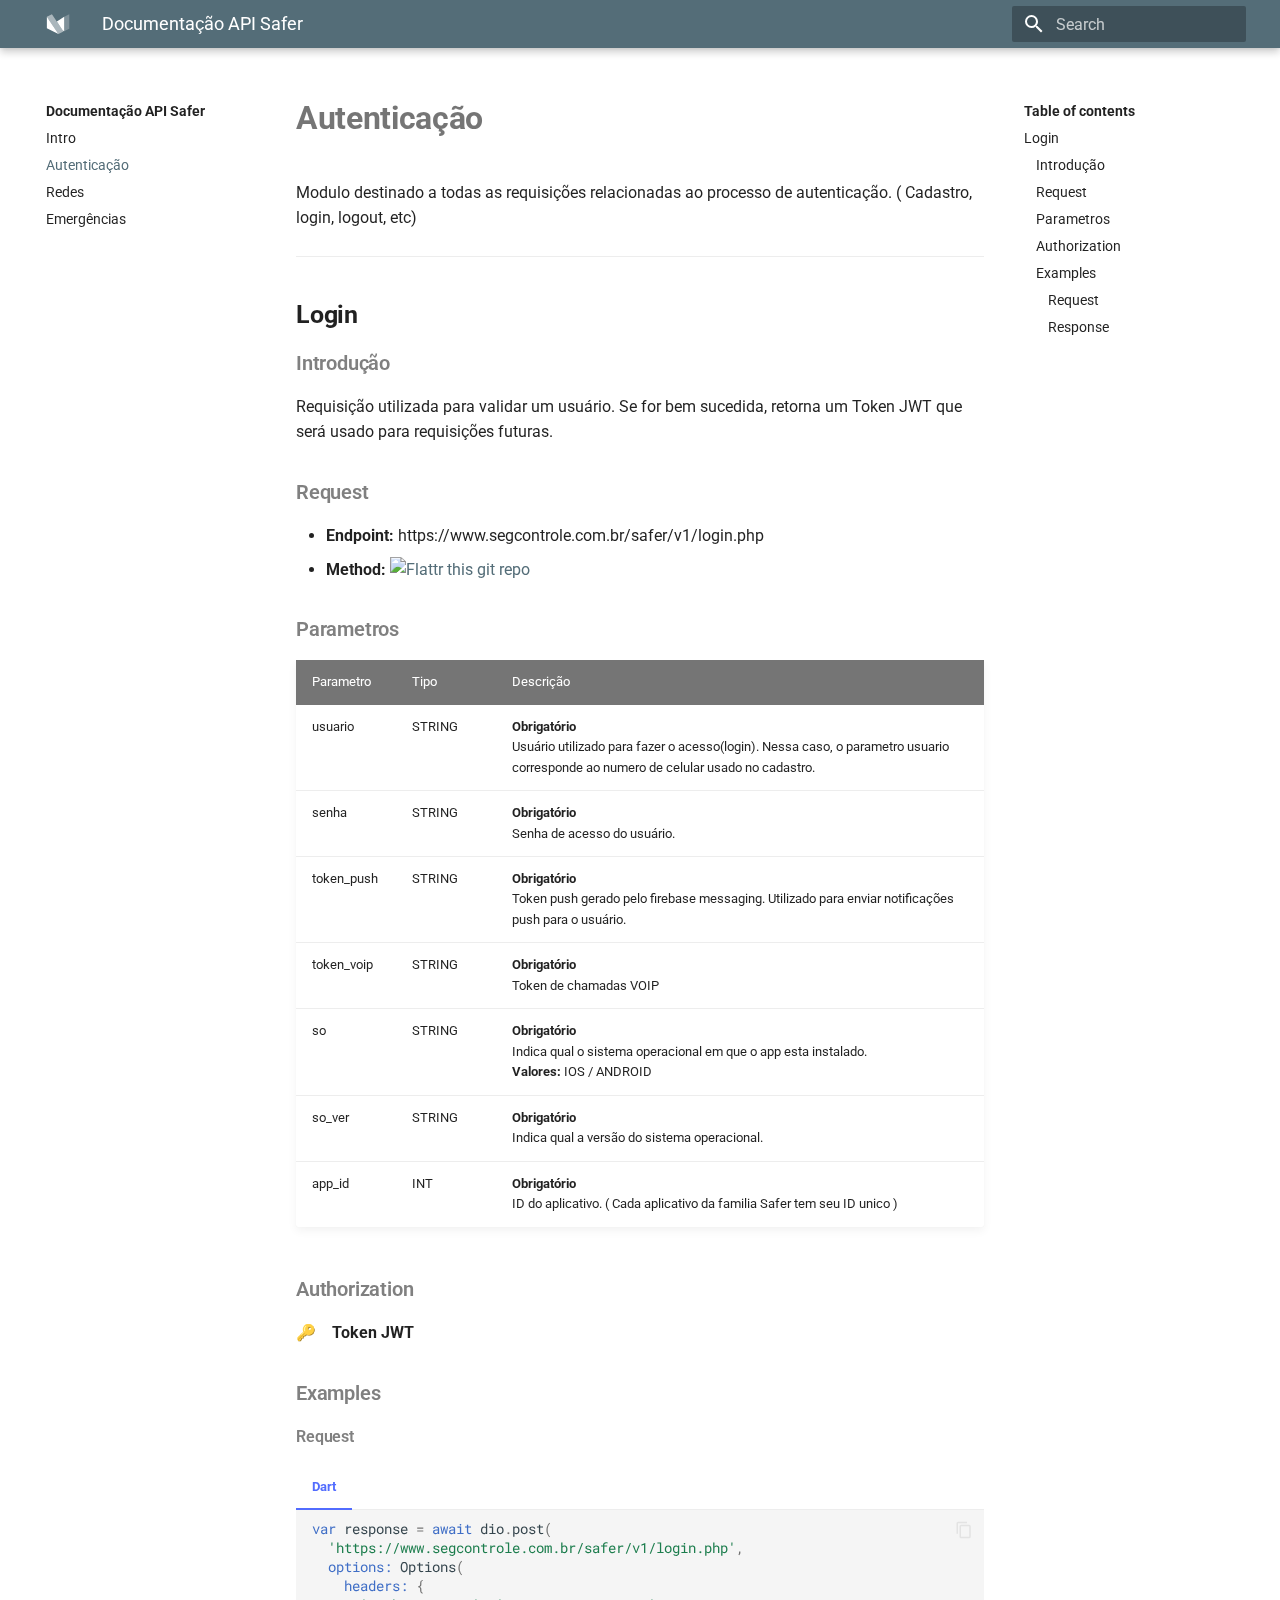
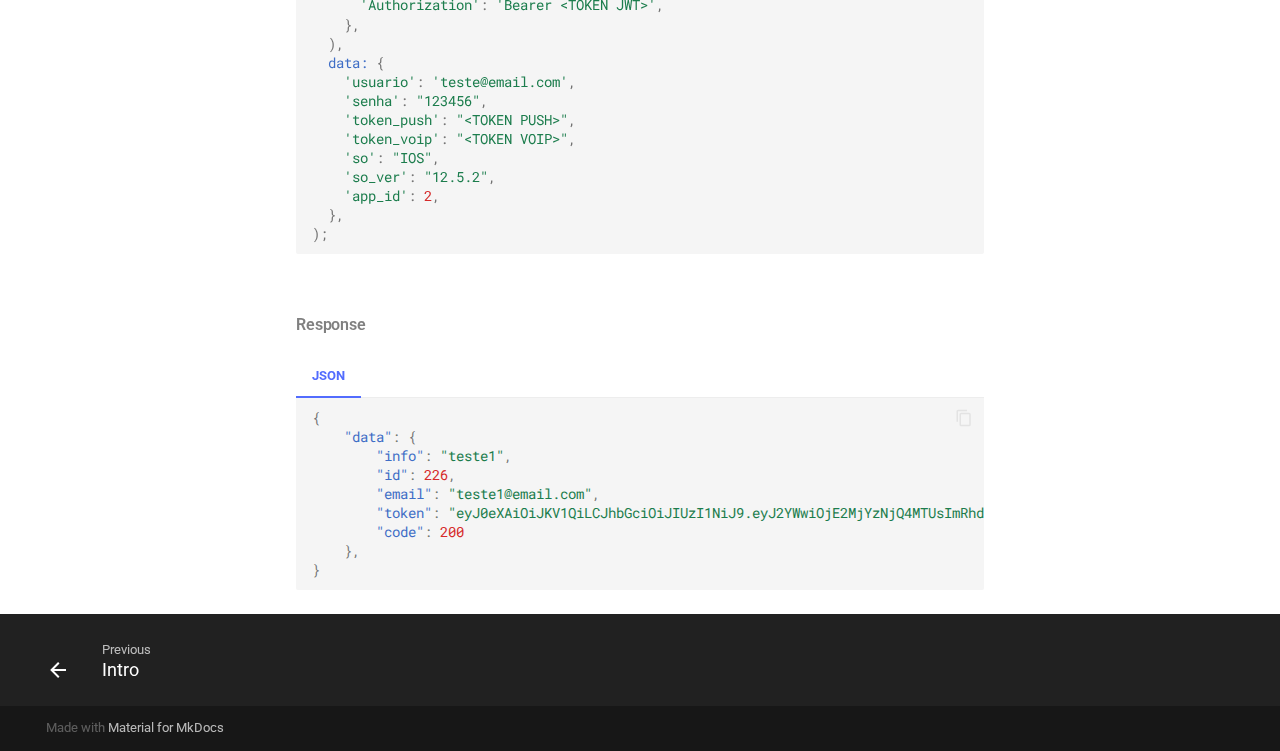
==== auth/index.html @ a7b946a7 "Deployed 2390fc3 with MkDocs version: 1.1.2" ====
<!doctype html>
<html lang="en" class="no-js">
  <head>
    
      <meta charset="utf-8">
      <meta name="viewport" content="width=device-width,initial-scale=1">
      
      
      
      
      <link rel="icon" href="../assets/favicon.png">
      <meta name="generator" content="mkdocs-1.1.2, mkdocs-material-7.1.5">
    
    
      
        <title>Autenticação - Documentação API Safer</title>
      
    
    
      <link rel="stylesheet" href="../assets/stylesheets/main.bde7dde4.min.css">
      
        
        <link rel="stylesheet" href="../assets/stylesheets/palette.ef6f36e2.min.css">
        
          
          
          <meta name="theme-color" content="#546d78">
        
      
    
    
    
      
        
        <link rel="preconnect" href="https://fonts.gstatic.com" crossorigin>
        <link rel="stylesheet" href="https://fonts.googleapis.com/css?family=Roboto:300,400,400i,700%7CRoboto+Mono&display=fallback">
        <style>:root{--md-text-font-family:"Roboto";--md-code-font-family:"Roboto Mono"}</style>
      
    
    
    
      <link rel="stylesheet" href="../stylesheets/extra.css">
    
    
      
    
    
  </head>
  
  
    
    
    
    
    
    <body dir="ltr" data-md-color-scheme="" data-md-color-primary="blue-grey" data-md-color-accent="">
  
    
    <script>function __prefix(e){return new URL("..",location).pathname+"."+e}function __get(e,t=localStorage){return JSON.parse(t.getItem(__prefix(e)))}</script>
    
    <input class="md-toggle" data-md-toggle="drawer" type="checkbox" id="__drawer" autocomplete="off">
    <input class="md-toggle" data-md-toggle="search" type="checkbox" id="__search" autocomplete="off">
    <label class="md-overlay" for="__drawer"></label>
    <div data-md-component="skip">
      
        
        <a href="#login" class="md-skip">
          Skip to content
        </a>
      
    </div>
    <div data-md-component="announce">
      
    </div>
    
      <header class="md-header" data-md-component="header">
  <nav class="md-header__inner md-grid" aria-label="Header">
    <a href=".." title="Documentação API Safer" class="md-header__button md-logo" aria-label="Documentação API Safer" data-md-component="logo">
      
  
  <svg xmlns="http://www.w3.org/2000/svg" viewBox="0 0 89 89">
  <path d="M3.136,17.387l0,42.932l42.932,21.467l-42.932,-64.399Z" />
  <path d="M21.91,8l42.933,64.398l-18.775,9.388l-42.932,-64.399l18.774,-9.387Z" style="fill-opacity: 0.5" />
  <path d="M67.535,17.387l-27.262,18.156l21.878,32.818l5.384,2.691l0,-53.665Z" />
  <path d="M67.535,17.387l0,53.666l18.774,-9.388l0,-53.665l-18.774,9.387Z" style="fill-opacity: 0.25" />
</svg>

    </a>
    <label class="md-header__button md-icon" for="__drawer">
      <svg xmlns="http://www.w3.org/2000/svg" viewBox="0 0 24 24"><path d="M3 6h18v2H3V6m0 5h18v2H3v-2m0 5h18v2H3v-2z"/></svg>
    </label>
    <div class="md-header__title" data-md-component="header-title">
      <div class="md-header__ellipsis">
        <div class="md-header__topic">
          <span class="md-ellipsis">
            Documentação API Safer
          </span>
        </div>
        <div class="md-header__topic" data-md-component="header-topic">
          <span class="md-ellipsis">
            
              Autenticação
            
          </span>
        </div>
      </div>
    </div>
    
    
    
      <label class="md-header__button md-icon" for="__search">
        <svg xmlns="http://www.w3.org/2000/svg" viewBox="0 0 24 24"><path d="M9.5 3A6.5 6.5 0 0 1 16 9.5c0 1.61-.59 3.09-1.56 4.23l.27.27h.79l5 5-1.5 1.5-5-5v-.79l-.27-.27A6.516 6.516 0 0 1 9.5 16 6.5 6.5 0 0 1 3 9.5 6.5 6.5 0 0 1 9.5 3m0 2C7 5 5 7 5 9.5S7 14 9.5 14 14 12 14 9.5 12 5 9.5 5z"/></svg>
      </label>
      
<div class="md-search" data-md-component="search" role="dialog">
  <label class="md-search__overlay" for="__search"></label>
  <div class="md-search__inner" role="search">
    <form class="md-search__form" name="search">
      <input type="text" class="md-search__input" name="query" aria-label="Search" placeholder="Search" autocapitalize="off" autocorrect="off" autocomplete="off" spellcheck="false" data-md-component="search-query" data-md-state="active" required>
      <label class="md-search__icon md-icon" for="__search">
        <svg xmlns="http://www.w3.org/2000/svg" viewBox="0 0 24 24"><path d="M9.5 3A6.5 6.5 0 0 1 16 9.5c0 1.61-.59 3.09-1.56 4.23l.27.27h.79l5 5-1.5 1.5-5-5v-.79l-.27-.27A6.516 6.516 0 0 1 9.5 16 6.5 6.5 0 0 1 3 9.5 6.5 6.5 0 0 1 9.5 3m0 2C7 5 5 7 5 9.5S7 14 9.5 14 14 12 14 9.5 12 5 9.5 5z"/></svg>
        <svg xmlns="http://www.w3.org/2000/svg" viewBox="0 0 24 24"><path d="M20 11v2H8l5.5 5.5-1.42 1.42L4.16 12l7.92-7.92L13.5 5.5 8 11h12z"/></svg>
      </label>
      <button type="reset" class="md-search__icon md-icon" aria-label="Clear" tabindex="-1">
        <svg xmlns="http://www.w3.org/2000/svg" viewBox="0 0 24 24"><path d="M19 6.41 17.59 5 12 10.59 6.41 5 5 6.41 10.59 12 5 17.59 6.41 19 12 13.41 17.59 19 19 17.59 13.41 12 19 6.41z"/></svg>
      </button>
    </form>
    <div class="md-search__output">
      <div class="md-search__scrollwrap" data-md-scrollfix>
        <div class="md-search-result" data-md-component="search-result">
          <div class="md-search-result__meta">
            Initializing search
          </div>
          <ol class="md-search-result__list"></ol>
        </div>
      </div>
    </div>
  </div>
</div>
    
    
  </nav>
</header>
    
    <div class="md-container" data-md-component="container">
      
      
        
      
      <main class="md-main" data-md-component="main">
        <div class="md-main__inner md-grid">
          
            
              
              <div class="md-sidebar md-sidebar--primary" data-md-component="sidebar" data-md-type="navigation" >
                <div class="md-sidebar__scrollwrap">
                  <div class="md-sidebar__inner">
                    


<nav class="md-nav md-nav--primary" aria-label="Navigation" data-md-level="0">
  <label class="md-nav__title" for="__drawer">
    <a href=".." title="Documentação API Safer" class="md-nav__button md-logo" aria-label="Documentação API Safer" data-md-component="logo">
      
  
  <svg xmlns="http://www.w3.org/2000/svg" viewBox="0 0 89 89">
  <path d="M3.136,17.387l0,42.932l42.932,21.467l-42.932,-64.399Z" />
  <path d="M21.91,8l42.933,64.398l-18.775,9.388l-42.932,-64.399l18.774,-9.387Z" style="fill-opacity: 0.5" />
  <path d="M67.535,17.387l-27.262,18.156l21.878,32.818l5.384,2.691l0,-53.665Z" />
  <path d="M67.535,17.387l0,53.666l18.774,-9.388l0,-53.665l-18.774,9.387Z" style="fill-opacity: 0.25" />
</svg>

    </a>
    Documentação API Safer
  </label>
  
  <ul class="md-nav__list" data-md-scrollfix>
    
      
      
      

  
  
  
    <li class="md-nav__item">
      <a href="../intro/" class="md-nav__link">
        Intro
      </a>
    </li>
  

    
      
      
      

  
  
    
  
  
    <li class="md-nav__item md-nav__item--active">
      
      <input class="md-nav__toggle md-toggle" data-md-toggle="toc" type="checkbox" id="__toc">
      
      
      
        <label class="md-nav__link md-nav__link--active" for="__toc">
          Autenticação
          <span class="md-nav__icon md-icon"></span>
        </label>
      
      <a href="./" class="md-nav__link md-nav__link--active">
        Autenticação
      </a>
      
        
<nav class="md-nav md-nav--secondary" aria-label="Table of contents">
  
  
  
  
    <label class="md-nav__title" for="__toc">
      <span class="md-nav__icon md-icon"></span>
      Table of contents
    </label>
    <ul class="md-nav__list" data-md-component="toc" data-md-scrollfix>
      
        <li class="md-nav__item">
  <a href="#login" class="md-nav__link">
    Login
  </a>
  
    <nav class="md-nav" aria-label="Login">
      <ul class="md-nav__list">
        
          <li class="md-nav__item">
  <a href="#introducao" class="md-nav__link">
    Introdução
  </a>
  
</li>
        
          <li class="md-nav__item">
  <a href="#request" class="md-nav__link">
    Request
  </a>
  
</li>
        
          <li class="md-nav__item">
  <a href="#parametros" class="md-nav__link">
    Parametros
  </a>
  
</li>
        
          <li class="md-nav__item">
  <a href="#authorization" class="md-nav__link">
    Authorization
  </a>
  
</li>
        
          <li class="md-nav__item">
  <a href="#examples" class="md-nav__link">
    Examples
  </a>
  
    <nav class="md-nav" aria-label="Examples">
      <ul class="md-nav__list">
        
          <li class="md-nav__item">
  <a href="#request_1" class="md-nav__link">
    Request
  </a>
  
</li>
        
          <li class="md-nav__item">
  <a href="#response" class="md-nav__link">
    Response
  </a>
  
</li>
        
      </ul>
    </nav>
  
</li>
        
      </ul>
    </nav>
  
</li>
      
    </ul>
  
</nav>
      
    </li>
  

    
      
      
      

  
  
  
    <li class="md-nav__item">
      <a href="../redes.md" class="md-nav__link">
        Redes
      </a>
    </li>
  

    
      
      
      

  
  
  
    <li class="md-nav__item">
      <a href="../redes.md" class="md-nav__link">
        Emergências
      </a>
    </li>
  

    
  </ul>
</nav>
                  </div>
                </div>
              </div>
            
            
              
              <div class="md-sidebar md-sidebar--secondary" data-md-component="sidebar" data-md-type="toc" >
                <div class="md-sidebar__scrollwrap">
                  <div class="md-sidebar__inner">
                    
<nav class="md-nav md-nav--secondary" aria-label="Table of contents">
  
  
  
  
    <label class="md-nav__title" for="__toc">
      <span class="md-nav__icon md-icon"></span>
      Table of contents
    </label>
    <ul class="md-nav__list" data-md-component="toc" data-md-scrollfix>
      
        <li class="md-nav__item">
  <a href="#login" class="md-nav__link">
    Login
  </a>
  
    <nav class="md-nav" aria-label="Login">
      <ul class="md-nav__list">
        
          <li class="md-nav__item">
  <a href="#introducao" class="md-nav__link">
    Introdução
  </a>
  
</li>
        
          <li class="md-nav__item">
  <a href="#request" class="md-nav__link">
    Request
  </a>
  
</li>
        
          <li class="md-nav__item">
  <a href="#parametros" class="md-nav__link">
    Parametros
  </a>
  
</li>
        
          <li class="md-nav__item">
  <a href="#authorization" class="md-nav__link">
    Authorization
  </a>
  
</li>
        
          <li class="md-nav__item">
  <a href="#examples" class="md-nav__link">
    Examples
  </a>
  
    <nav class="md-nav" aria-label="Examples">
      <ul class="md-nav__list">
        
          <li class="md-nav__item">
  <a href="#request_1" class="md-nav__link">
    Request
  </a>
  
</li>
        
          <li class="md-nav__item">
  <a href="#response" class="md-nav__link">
    Response
  </a>
  
</li>
        
      </ul>
    </nav>
  
</li>
        
      </ul>
    </nav>
  
</li>
      
    </ul>
  
</nav>
                  </div>
                </div>
              </div>
            
          
          <div class="md-content" data-md-component="content">
            <article class="md-content__inner md-typeset">
              
                
                
                  <h1>Autenticação</h1>
                
                <p>Modulo destinado a todas as requisições relacionadas ao processo de autenticação. ( Cadastro, login, logout, etc)</p>
<hr />
<!---=========================================== LOGIN ===========================================--->
<h2 id="login">Login</h2>
<!----------- INTRO ----------->

<h3 id="introducao">Introdução</h3>
<p>Requisição utilizada para validar um usuário. Se for bem sucedida, retorna um Token JWT que será usado para requisições futuras.</p>
<!---------- REQUEST ---------->
<h3 id="request">Request</h3>
<ul>
<li><strong>Endpoint:</strong> https://www.segcontrole.com.br/safer/v1/login.php</li>
<li><strong>Method:</strong> <a href=""><img alt="Flattr this git repo" src="https://img.shields.io/badge/-POST-orange" /></a></li>
</ul>
<!-------- PARAMETERS -------->

<h3 id="parametros">Parametros</h3>
<table>
   <!-- HEADER -->
   <thead>
    <tr>
      <th scope="col">Parametro</th>
      <th scope="col">Tipo</th>
      <th scope="col">Descrição</th>
    </tr>
  </thead>
    </tr>
  <!---- DATA --->
  <tbody>
    <!---->
    <tr>
      <td >usuario</td>
      <td>STRING</td>
      <td>
      <b>Obrigatório</b> </br>
      Usuário utilizado para fazer o acesso(login). Nessa caso, o parametro usuario corresponde ao numero de celular usado no cadastro.</td>
    </tr>
    <!---->
    <tr>
      <td >senha</td>
      <td>STRING</td>
      <td>        <b>Obrigatório</b> </br>Senha de acesso do usuário.</td>
    </tr>
    <!---->
    <tr>
      <td >token_push</td>
      <td>STRING</td>
      <td>
      <b>Obrigatório</b> </br>      
      Token push gerado pelo firebase messaging. Utilizado para enviar notificações push para o usuário.</td>
    </tr>
    <!---->
    <tr>
      <td >token_voip</td>
      <td>STRING</td>
      <td>  
      <b>Obrigatório</b> </br>      
      Token de chamadas VOIP</td>
    </tr>
    <!---->
    <tr>
      <td >so</td>
      <td>STRING</td>
      <td>
      <b>Obrigatório</b> </br>
      Indica qual o sistema operacional em que o app esta instalado.</br>
      <b>Valores:</b> IOS / ANDROID 
      </td>
    </tr>    
    <!---->
    <tr>
      <td >so_ver</td>
      <td>STRING</td>
      <td>
      <b>Obrigatório</b> </br>
      Indica qual a versão do sistema operacional. 
      </td>
    </tr>  
    <!---->
    <tr>
      <td >app_id</td>
      <td>INT</td>
      <td>
      <b>Obrigatório</b> </br>
      ID do aplicativo. ( Cada aplicativo da familia Safer tem seu ID unico )
      </td>
    </tr>    
  <tbody>
</table>

<!-------- PARAMETERS -------->

<h3 id="authorization">Authorization</h3>
<p>🔑  &ensp; <strong>Token JWT</strong></p>
<!-------- PARAMETERS -------->

<h3 id="examples">Examples</h3>
<h4 id="request_1">Request</h4>
<div class="tabbed-set" data-tabs="1:1"><input checked="checked" id="__tabbed_1_1" name="__tabbed_1" type="radio" /><label for="__tabbed_1_1">Dart</label><div class="tabbed-content">
<div class="highlight"><pre><span></span><code><span class="kd">var</span> <span class="n">response</span> <span class="o">=</span> <span class="kd">await</span> <span class="n">dio</span><span class="p">.</span><span class="n">post</span><span class="p">(</span>
  <span class="s1">&#39;https://www.segcontrole.com.br/safer/v1/login.php&#39;</span><span class="p">,</span>
  <span class="nl">options:</span> <span class="n">Options</span><span class="p">(</span>
    <span class="nl">headers:</span> <span class="p">{</span>
      <span class="s1">&#39;Authorization&#39;</span><span class="o">:</span> <span class="s1">&#39;Bearer &lt;TOKEN JWT&gt;&#39;</span><span class="p">,</span>
    <span class="p">},</span>
  <span class="p">),</span>
  <span class="nl">data:</span> <span class="p">{</span>
    <span class="s1">&#39;usuario&#39;</span><span class="o">:</span> <span class="s1">&#39;teste@email.com&#39;</span><span class="p">,</span>
    <span class="s1">&#39;senha&#39;</span><span class="o">:</span> <span class="s2">&quot;123456&quot;</span><span class="p">,</span>
    <span class="s1">&#39;token_push&#39;</span><span class="o">:</span> <span class="s2">&quot;&lt;TOKEN PUSH&gt;&quot;</span><span class="p">,</span>
    <span class="s1">&#39;token_voip&#39;</span><span class="o">:</span> <span class="s2">&quot;&lt;TOKEN VOIP&gt;&quot;</span><span class="p">,</span>
    <span class="s1">&#39;so&#39;</span><span class="o">:</span> <span class="s2">&quot;IOS&quot;</span><span class="p">,</span>
    <span class="s1">&#39;so_ver&#39;</span><span class="o">:</span> <span class="s2">&quot;12.5.2&quot;</span><span class="p">,</span>
    <span class="s1">&#39;app_id&#39;</span><span class="o">:</span> <span class="m">2</span><span class="p">,</span>
  <span class="p">},</span>
<span class="p">);</span>
</code></pre></div>
</div>
</div>
<p><br/></p>
<h4 id="response">Response</h4>
<div class="tabbed-set" data-tabs="2:1"><input checked="checked" id="__tabbed_2_1" name="__tabbed_2" type="radio" /><label for="__tabbed_2_1">JSON</label><div class="tabbed-content">
<div class="highlight"><pre><span></span><code><span class="p">{</span>
    <span class="nt">&quot;data&quot;</span><span class="p">:</span> <span class="p">{</span>
        <span class="nt">&quot;info&quot;</span><span class="p">:</span> <span class="s2">&quot;teste1&quot;</span><span class="p">,</span> 
        <span class="nt">&quot;id&quot;</span><span class="p">:</span> <span class="mi">226</span><span class="p">,</span>
        <span class="nt">&quot;email&quot;</span><span class="p">:</span> <span class="s2">&quot;teste1@email.com&quot;</span><span class="p">,</span> 
        <span class="nt">&quot;token&quot;</span><span class="p">:</span> <span class="s2">&quot;eyJ0eXAiOiJKV1QiLCJhbGciOiJIUzI1NiJ9.eyJ2YWwiOjE2MjYzNjQ4MTUsImRhdGEiOnsiaWQiOiIyMjYiLCJlbWFpbCI6InRlc3RlMUBlbWFpbC5jb20iLCJjZWxfaWQiOiI1NTkxIiwiYXBwX2lkIjoiMiJ9fQ.u1-pD78xeLpnWcTHIy6rJQIUabsiCYEZnFCJj6mqi0k&quot;</span><span class="p">,</span>
        <span class="nt">&quot;code&quot;</span><span class="p">:</span> <span class="mi">200</span>
    <span class="p">},</span>
<span class="p">}</span>
</code></pre></div>
</div>
</div>
<!-- 0:"usuario" -> "91"
1:"senha" -> "teste1"
2:"token_push" -> "eMLmsTupIkMdmnI_0ntBcG:APA91bH4T1o9NqEtzeCtY57ifZKf3omDBcbVUezDw9_s0uLamnj0qnj-jbSdTOwaZB3c8HV60lPU23CYZjyMgMisAC6eq2m3C9JDg6V_H…"
3:"token_voip" -> "123"
4:"so" -> "iOS"
5:"so_ver" -> "12.5.2"
6:"app_id" -> 2 
"login.php"
-->
                
              
              
                


              
            </article>
          </div>
        </div>
        
      </main>
      
        
<footer class="md-footer">
  
    <nav class="md-footer__inner md-grid" aria-label="Footer">
      
        <a href="../intro/" class="md-footer__link md-footer__link--prev" rel="prev">
          <div class="md-footer__button md-icon">
            <svg xmlns="http://www.w3.org/2000/svg" viewBox="0 0 24 24"><path d="M20 11v2H8l5.5 5.5-1.42 1.42L4.16 12l7.92-7.92L13.5 5.5 8 11h12z"/></svg>
          </div>
          <div class="md-footer__title">
            <div class="md-ellipsis">
              <span class="md-footer__direction">
                Previous
              </span>
              Intro
            </div>
          </div>
        </a>
      
      
    </nav>
  
  <div class="md-footer-meta md-typeset">
    <div class="md-footer-meta__inner md-grid">
      <div class="md-footer-copyright">
        
        Made with
        <a href="https://squidfunk.github.io/mkdocs-material/" target="_blank" rel="noopener">
          Material for MkDocs
        </a>
        
      </div>
      
    </div>
  </div>
</footer>
      
    </div>
    <div class="md-dialog" data-md-component="dialog">
      <div class="md-dialog__inner md-typeset"></div>
    </div>
    <script id="__config" type="application/json">{"base": "..", "features": [], "translations": {"clipboard.copy": "Copy to clipboard", "clipboard.copied": "Copied to clipboard", "search.config.lang": "en", "search.config.pipeline": "trimmer, stopWordFilter", "search.config.separator": "[\\s\\-]+", "search.placeholder": "Search", "search.result.placeholder": "Type to start searching", "search.result.none": "No matching documents", "search.result.one": "1 matching document", "search.result.other": "# matching documents", "search.result.more.one": "1 more on this page", "search.result.more.other": "# more on this page", "search.result.term.missing": "Missing"}, "search": "../assets/javascripts/workers/search.d351de03.min.js", "version": null}</script>
    
    
      <script src="../assets/javascripts/bundle.a1609d9a.min.js"></script>
      
    
  </body>
</html>
---- assets/stylesheets/main.bde7dde4.min.css ----
@charset "UTF-8";html{box-sizing:border-box;-webkit-text-size-adjust:none;-ms-text-size-adjust:none;text-size-adjust:none}*,:after,:before{box-sizing:inherit}body{margin:0}a,button,input,label{-webkit-tap-highlight-color:transparent}a{color:inherit;text-decoration:none}hr{border:0;box-sizing:initial;display:block;height:.05rem;overflow:visible;padding:0}small{font-size:80%}sub,sup{line-height:1em}img{border-style:none}table{border-collapse:initial;border-spacing:0}td,th{font-weight:400;vertical-align:top}button{background:transparent;border:0;font-family:inherit;font-size:inherit;margin:0;padding:0}input{border:0;outline:none}:root{--md-default-fg-color:rgba(0,0,0,0.87);--md-default-fg-color--light:rgba(0,0,0,0.54);--md-default-fg-color--lighter:rgba(0,0,0,0.32);--md-default-fg-color--lightest:rgba(0,0,0,0.07);--md-default-bg-color:#fff;--md-default-bg-color--light:hsla(0,0%,100%,0.7);--md-default-bg-color--lighter:hsla(0,0%,100%,0.3);--md-default-bg-color--lightest:hsla(0,0%,100%,0.12);--md-primary-fg-color:#4051b5;--md-primary-fg-color--light:#5d6cc0;--md-primary-fg-color--dark:#303fa1;--md-primary-bg-color:#fff;--md-primary-bg-color--light:hsla(0,0%,100%,0.7);--md-accent-fg-color:#526cfe;--md-accent-fg-color--transparent:rgba(83,108,254,0.1);--md-accent-bg-color:#fff;--md-accent-bg-color--light:hsla(0,0%,100%,0.7)}:root>*{--md-code-fg-color:#36464e;--md-code-bg-color:#f5f5f5;--md-code-hl-color:rgba(255,255,0,0.5);--md-code-hl-number-color:#d52a2a;--md-code-hl-special-color:#db1457;--md-code-hl-function-color:#a846b9;--md-code-hl-constant-color:#6e59d9;--md-code-hl-keyword-color:#3f6ec6;--md-code-hl-string-color:#1c7d4d;--md-code-hl-name-color:var(--md-code-fg-color);--md-code-hl-operator-color:var(--md-default-fg-color--light);--md-code-hl-punctuation-color:var(--md-default-fg-color--light);--md-code-hl-comment-color:var(--md-default-fg-color--light);--md-code-hl-generic-color:var(--md-default-fg-color--light);--md-code-hl-variable-color:var(--md-default-fg-color--light);--md-typeset-color:var(--md-default-fg-color);--md-typeset-a-color:var(--md-primary-fg-color);--md-typeset-mark-color:rgba(255,255,0,0.5);--md-typeset-del-color:rgba(245,80,61,0.15);--md-typeset-ins-color:rgba(11,213,112,0.15);--md-typeset-kbd-color:#fafafa;--md-typeset-kbd-accent-color:#fff;--md-typeset-kbd-border-color:#b8b8b8;--md-admonition-fg-color:var(--md-default-fg-color);--md-admonition-bg-color:var(--md-default-bg-color);--md-footer-fg-color:#fff;--md-footer-fg-color--light:hsla(0,0%,100%,0.7);--md-footer-fg-color--lighter:hsla(0,0%,100%,0.3);--md-footer-bg-color:rgba(0,0,0,0.87);--md-footer-bg-color--dark:rgba(0,0,0,0.32)}.md-icon svg{fill:currentColor;display:block;height:1.2rem;width:1.2rem}body{-webkit-font-smoothing:antialiased;-moz-osx-font-smoothing:grayscale}body,input{font-family:var(--md-text-font-family,_),-apple-system,BlinkMacSystemFont,Helvetica,Arial,sans-serif;font-feature-settings:"kern","liga"}body,code,input,kbd,pre{color:var(--md-typeset-color)}code,kbd,pre{font-family:var(--md-code-font-family,_),SFMono-Regular,Consolas,Menlo,monospace;font-feature-settings:"kern"}:root{--md-typeset-table--ascending:url('data:image/svg+xml;charset=utf-8,<svg xmlns="http://www.w3.org/2000/svg" viewBox="0 0 24 24"><path d="M11 4h2v12l5.5-5.5 1.42 1.42L12 19.84l-7.92-7.92L5.5 10.5 11 16V4z"/></svg>');--md-typeset-table--descending:url('data:image/svg+xml;charset=utf-8,<svg xmlns="http://www.w3.org/2000/svg" viewBox="0 0 24 24"><path d="M13 20h-2V8l-5.5 5.5-1.42-1.42L12 4.16l7.92 7.92-1.42 1.42L13 8v12z"/></svg>')}.md-typeset{-webkit-print-color-adjust:exact;color-adjust:exact;font-size:.8rem;line-height:1.6}@media print{.md-typeset{font-size:.68rem}}.md-typeset blockquote,.md-typeset dl,.md-typeset figure,.md-typeset ol,.md-typeset pre,.md-typeset ul{margin:1em 0}.md-typeset h1{color:var(--md-default-fg-color--light);font-size:2em;line-height:1.3;margin:0 0 1.25em}.md-typeset h1,.md-typeset h2{font-weight:300;letter-spacing:-.01em}.md-typeset h2{font-size:1.5625em;line-height:1.4;margin:1.6em 0 .64em}.md-typeset h3{font-size:1.25em;font-weight:400;letter-spacing:-.01em;line-height:1.5;margin:1.6em 0 .8em}.md-typeset h2+h3{margin-top:.8em}.md-typeset h4{font-weight:700;letter-spacing:-.01em;margin:1em 0}.md-typeset h5,.md-typeset h6{color:var(--md-default-fg-color--light);font-size:.8em;font-weight:700;letter-spacing:-.01em;margin:1.25em 0}.md-typeset h5{text-transform:uppercase}.md-typeset hr{border-bottom:.05rem solid var(--md-default-fg-color--lightest);display:flow-root;margin:1.5em 0}.md-typeset a{color:var(--md-typeset-a-color);word-break:break-word}.md-typeset a,.md-typeset a:before{transition:color 125ms}.md-typeset a:focus,.md-typeset a:hover{color:var(--md-accent-fg-color)}.md-typeset a.focus-visible{outline-color:var(--md-accent-fg-color);outline-offset:.2rem}.md-typeset code,.md-typeset kbd,.md-typeset pre{color:var(--md-code-fg-color);direction:ltr}@media print{.md-typeset code,.md-typeset kbd,.md-typeset pre{white-space:pre-wrap}}.md-typeset code{background-color:var(--md-code-bg-color);border-radius:.1rem;-webkit-box-decoration-break:clone;box-decoration-break:clone;font-size:.85em;padding:0 .2941176471em;word-break:break-word}.md-typeset code:not(.focus-visible){-webkit-tap-highlight-color:transparent;outline:none}.md-typeset h1 code,.md-typeset h2 code,.md-typeset h3 code,.md-typeset h4 code,.md-typeset h5 code,.md-typeset h6 code{background-color:initial;box-shadow:none;margin:initial;padding:initial}.md-typeset a code{color:currentColor}.md-typeset pre{display:flow-root;line-height:1.4;position:relative}.md-typeset pre>code{scrollbar-width:thin;scrollbar-color:var(--md-default-fg-color--lighter) transparent;-webkit-box-decoration-break:slice;box-decoration-break:slice;box-shadow:none;display:block;margin:0;overflow:auto;padding:.7720588235em 1.1764705882em;touch-action:auto;word-break:normal}.md-typeset pre>code:hover{scrollbar-color:var(--md-accent-fg-color) transparent}.md-typeset pre>code::-webkit-scrollbar{height:.2rem;width:.2rem}.md-typeset pre>code::-webkit-scrollbar-thumb{background-color:var(--md-default-fg-color--lighter)}.md-typeset pre>code::-webkit-scrollbar-thumb:hover{background-color:var(--md-accent-fg-color)}@media screen and (max-width:44.9375em){.md-typeset>pre{margin:1em -.8rem}.md-typeset>pre code{border-radius:0}}.md-typeset kbd{background-color:var(--md-typeset-kbd-color);border-radius:.1rem;box-shadow:0 .1rem 0 .05rem var(--md-typeset-kbd-border-color),0 .1rem 0 var(--md-typeset-kbd-border-color),0 -.1rem .2rem var(--md-typeset-kbd-accent-color) inset;color:var(--md-default-fg-color);display:inline-block;font-size:.75em;padding:0 .6666666667em;vertical-align:text-top;word-break:break-word}.md-typeset mark{background-color:var(--md-typeset-mark-color);-webkit-box-decoration-break:clone;box-decoration-break:clone;color:inherit;word-break:break-word}.md-typeset abbr{border-bottom:.05rem dotted var(--md-default-fg-color--light);cursor:help;text-decoration:none}@media (hover:none){.md-typeset abbr{position:relative}.md-typeset abbr[title]:focus:after,.md-typeset abbr[title]:hover:after{background-color:var(--md-default-fg-color);border-radius:.1rem;box-shadow:0 2px 2px 0 rgba(0,0,0,.14),0 1px 5px 0 rgba(0,0,0,.12),0 3px 1px -2px rgba(0,0,0,.2);color:var(--md-default-bg-color);content:attr(title);display:inline-block;font-size:.7rem;left:0;margin-top:2em;max-width:80%;min-width:-webkit-max-content;min-width:-moz-max-content;min-width:max-content;padding:.2rem .3rem;position:absolute;width:auto}}.md-typeset small{opacity:.75}.md-typeset sub,.md-typeset sup{margin-left:.078125em}[dir=rtl] .md-typeset sub,[dir=rtl] .md-typeset sup{margin-left:0;margin-right:.078125em}.md-typeset blockquote{border-left:.2rem solid var(--md-default-fg-color--lighter);color:var(--md-default-fg-color--light);display:flow-root;padding-left:.6rem}[dir=rtl] .md-typeset blockquote{border-left:initial;border-right:.2rem solid var(--md-default-fg-color--lighter);padding-left:0;padding-right:.6rem}.md-typeset ul{list-style-type:disc}.md-typeset ol,.md-typeset ul{display:flow-root;margin-left:.625em;padding:0}[dir=rtl] .md-typeset ol,[dir=rtl] .md-typeset ul{margin-left:0;margin-right:.625em}.md-typeset ol ol,.md-typeset ul ol{list-style-type:lower-alpha}.md-typeset ol ol ol,.md-typeset ul ol ol{list-style-type:lower-roman}.md-typeset ol li,.md-typeset ul li{margin-bottom:.5em;margin-left:1.25em}[dir=rtl] .md-typeset ol li,[dir=rtl] .md-typeset ul li{margin-left:0;margin-right:1.25em}.md-typeset ol li blockquote,.md-typeset ol li p,.md-typeset ul li blockquote,.md-typeset ul li p{margin:.5em 0}.md-typeset ol li:last-child,.md-typeset ul li:last-child{margin-bottom:0}.md-typeset ol li ol,.md-typeset ol li ul,.md-typeset ul li ol,.md-typeset ul li ul{margin:.5em 0 .5em .625em}[dir=rtl] .md-typeset ol li ol,[dir=rtl] .md-typeset ol li ul,[dir=rtl] .md-typeset ul li ol,[dir=rtl] .md-typeset ul li ul{margin-left:0;margin-right:.625em}.md-typeset dd{margin:1em 0 1.5em 1.875em}[dir=rtl] .md-typeset dd{margin-left:0;margin-right:1.875em}.md-typeset img,.md-typeset svg{height:auto;max-width:100%}.md-typeset img[align=left],.md-typeset svg[align=left]{margin:1em 1em 1em 0}.md-typeset img[align=right],.md-typeset svg[align=right]{margin:1em 0 1em 1em}.md-typeset img[align]:only-child,.md-typeset svg[align]:only-child{margin-top:0}.md-typeset figure{display:flow-root;margin:0 auto;max-width:100%;text-align:center;width:-webkit-fit-content;width:-moz-fit-content;width:fit-content}.md-typeset figure img{display:block}.md-typeset figcaption{font-style:italic;margin:1em auto 2em;max-width:24rem}.md-typeset iframe{max-width:100%}.md-typeset table:not([class]){background-color:var(--md-default-bg-color);border-radius:.1rem;box-shadow:0 .2rem .5rem rgba(0,0,0,.05),0 0 .05rem rgba(0,0,0,.1);display:inline-block;font-size:.64rem;max-width:100%;overflow:auto;touch-action:auto}@media print{.md-typeset table:not([class]){display:table}}.md-typeset table:not([class])+*{margin-top:1.5em}.md-typeset table:not([class]) td>:first-child,.md-typeset table:not([class]) th>:first-child{margin-top:0}.md-typeset table:not([class]) td>:last-child,.md-typeset table:not([class]) th>:last-child{margin-bottom:0}.md-typeset table:not([class]) td:not([align]),.md-typeset table:not([class]) th:not([align]){text-align:left}[dir=rtl] .md-typeset table:not([class]) td:not([align]),[dir=rtl] .md-typeset table:not([class]) th:not([align]){text-align:right}.md-typeset table:not([class]) th{background-color:var(--md-default-fg-color--light);color:var(--md-default-bg-color);min-width:5rem;padding:.9375em 1.25em;vertical-align:top}.md-typeset table:not([class]) th a{color:inherit}.md-typeset table:not([class]) td{border-top:.05rem solid var(--md-default-fg-color--lightest);padding:.9375em 1.25em;vertical-align:top}.md-typeset table:not([class]) tr{transition:background-color 125ms}.md-typeset table:not([class]) tr:hover{background-color:rgba(0,0,0,.035);box-shadow:0 .05rem 0 var(--md-default-bg-color) inset}.md-typeset table:not([class]) tr:first-child td{border-top:0}.md-typeset table:not([class]) a{word-break:normal}.md-typeset table th[role=columnheader]{cursor:pointer}.md-typeset table th[role=columnheader]:after{content:"";display:inline-block;height:1.2em;margin-left:.5em;-webkit-mask-repeat:no-repeat;mask-repeat:no-repeat;-webkit-mask-size:contain;mask-size:contain;vertical-align:sub;width:1.2em}.md-typeset table th[role=columnheader][aria-sort=ascending]:after{background-color:currentColor;-webkit-mask-image:var(--md-typeset-table--ascending);mask-image:var(--md-typeset-table--ascending)}.md-typeset table th[role=columnheader][aria-sort=descending]:after{background-color:currentColor;-webkit-mask-image:var(--md-typeset-table--descending);mask-image:var(--md-typeset-table--descending)}.md-typeset__scrollwrap{margin:1em -.8rem;overflow-x:auto;touch-action:auto}.md-typeset__table{display:inline-block;margin-bottom:.5em;padding:0 .8rem}@media print{.md-typeset__table{display:block}}html .md-typeset__table table{display:table;margin:0;overflow:hidden;width:100%}html{font-size:125%;height:100%;overflow-x:hidden}@media screen and (min-width:100em){html{font-size:137.5%}}@media screen and (min-width:125em){html{font-size:150%}}body{background-color:var(--md-default-bg-color);display:flex;flex-direction:column;font-size:.5rem;min-height:100%;position:relative;width:100%}@media print{body{display:block}}@media screen and (max-width:59.9375em){body[data-md-state=lock]{position:fixed}}.md-grid{margin-left:auto;margin-right:auto;max-width:61rem}.md-container{display:flex;flex-direction:column;flex-grow:1}@media print{.md-container{display:block}}.md-main{flex-grow:1}.md-main__inner{display:flex;height:100%;margin-top:1.5rem}.md-ellipsis{overflow:hidden;text-overflow:ellipsis;white-space:nowrap}.md-toggle{display:none}.md-option{height:0;opacity:0;position:absolute;width:0}.md-option:checked+label:not([hidden]){display:block}.md-option.focus-visible+label{outline-color:var(--md-accent-fg-color);outline-style:auto}.md-skip{background-color:var(--md-default-fg-color);border-radius:.1rem;color:var(--md-default-bg-color);font-size:.64rem;margin:.5rem;opacity:0;outline-color:var(--md-accent-fg-color);padding:.3rem .5rem;position:fixed;transform:translateY(.4rem);z-index:-1}.md-skip:focus{opacity:1;transform:translateY(0);transition:transform .25s cubic-bezier(.4,0,.2,1),opacity 175ms 75ms;z-index:10}@page{margin:25mm}.md-announce{background-color:var(--md-footer-bg-color);overflow:auto}@media print{.md-announce{display:none}}.md-announce__inner{color:var(--md-footer-fg-color);font-size:.7rem;margin:.6rem auto;padding:0 .8rem}:root{--md-clipboard-icon:url('data:image/svg+xml;charset=utf-8,<svg xmlns="http://www.w3.org/2000/svg" viewBox="0 0 24 24"><path d="M19 21H8V7h11m0-2H8a2 2 0 0 0-2 2v14a2 2 0 0 0 2 2h11a2 2 0 0 0 2-2V7a2 2 0 0 0-2-2m-3-4H4a2 2 0 0 0-2 2v14h2V3h12V1z"/></svg>')}.md-clipboard{border-radius:.1rem;color:var(--md-default-fg-color--lightest);cursor:pointer;height:1.5em;outline-color:var(--md-accent-fg-color);outline-offset:.1rem;position:absolute;right:.5em;top:.5em;transition:color .25s;width:1.5em;z-index:1}@media print{.md-clipboard{display:none}}.md-clipboard:not(.focus-visible){-webkit-tap-highlight-color:transparent;outline:none}:hover>.md-clipboard{color:var(--md-default-fg-color--light)}.md-clipboard:focus,.md-clipboard:hover{color:var(--md-accent-fg-color)}.md-clipboard:after{background-color:currentColor;content:"";display:block;height:1.125em;margin:0 auto;-webkit-mask-image:var(--md-clipboard-icon);mask-image:var(--md-clipboard-icon);-webkit-mask-repeat:no-repeat;mask-repeat:no-repeat;-webkit-mask-size:contain;mask-size:contain;width:1.125em}.md-clipboard--inline{cursor:pointer}.md-clipboard--inline code{transition:color .25s,background-color .25s}.md-clipboard--inline:focus code,.md-clipboard--inline:hover code{background-color:var(--md-accent-fg-color--transparent);color:var(--md-accent-fg-color)}.md-content{scroll-padding-top:51.2rem;flex-grow:1;overflow:hidden}.md-content__inner{margin:0 .8rem 1.2rem;padding-top:.6rem}@media screen and (min-width:76.25em){.md-sidebar--primary:not([hidden])~.md-content>.md-content__inner{margin-left:1.2rem}[dir=rtl] .md-sidebar--primary:not([hidden])~.md-content>.md-content__inner{margin-left:.8rem;margin-right:1.2rem}.md-sidebar--secondary:not([hidden])~.md-content>.md-content__inner{margin-right:1.2rem}[dir=rtl] .md-sidebar--secondary:not([hidden])~.md-content>.md-content__inner{margin-left:1.2rem;margin-right:.8rem}}.md-content__inner:before{content:"";display:block;height:.4rem}.md-content__inner>:last-child{margin-bottom:0}.md-content__button{float:right;margin:.4rem 0 .4rem .4rem;padding:0}@media print{.md-content__button{display:none}}[dir=rtl] .md-content__button{float:left;margin-left:0;margin-right:.4rem}[dir=rtl] .md-content__button svg{transform:scaleX(-1)}.md-typeset .md-content__button{color:var(--md-default-fg-color--lighter)}.md-content__button svg{display:inline;vertical-align:top}.md-dialog{background-color:var(--md-default-fg-color);border-radius:.1rem;bottom:.8rem;box-shadow:0 2px 2px 0 rgba(0,0,0,.14),0 1px 5px 0 rgba(0,0,0,.12),0 3px 1px -2px rgba(0,0,0,.2);left:auto;min-width:11.1rem;opacity:0;padding:.4rem .6rem;pointer-events:none;position:fixed;right:.8rem;transform:translateY(100%);transition:transform 0ms .4s,opacity .4s;z-index:2}@media print{.md-dialog{display:none}}[dir=rtl] .md-dialog{left:.8rem;right:auto}.md-dialog[data-md-state=open]{opacity:1;pointer-events:auto;transform:translateY(0);transition:transform .4s cubic-bezier(.075,.85,.175,1),opacity .4s}.md-dialog__inner{color:var(--md-default-bg-color);font-size:.7rem}.md-typeset .md-button{border:.1rem solid;border-radius:.1rem;color:var(--md-primary-fg-color);display:inline-block;font-weight:700;padding:.625em 2em;transition:color 125ms,background-color 125ms,border-color 125ms}.md-typeset .md-button--primary{background-color:var(--md-primary-fg-color);border-color:var(--md-primary-fg-color);color:var(--md-primary-bg-color)}.md-typeset .md-button:focus,.md-typeset .md-button:hover{background-color:var(--md-accent-fg-color);border-color:var(--md-accent-fg-color);color:var(--md-accent-bg-color)}.md-typeset .md-input{border-radius:.1rem;box-shadow:0 .2rem .5rem rgba(0,0,0,.1),0 .025rem .05rem rgba(0,0,0,.1);font-size:.8rem;height:1.8rem;padding:0 .6rem;transition:box-shadow .25s}.md-typeset .md-input:focus,.md-typeset .md-input:hover{box-shadow:0 .4rem 1rem rgba(0,0,0,.15),0 .025rem .05rem rgba(0,0,0,.15)}.md-typeset .md-input--stretch{width:100%}.md-header{background-color:var(--md-primary-fg-color);box-shadow:0 0 .2rem transparent,0 .2rem .4rem transparent;color:var(--md-primary-bg-color);left:0;position:-webkit-sticky;position:sticky;right:0;top:0;z-index:2}@media print{.md-header{display:none}}.md-header[data-md-state=shadow]{box-shadow:0 0 .2rem rgba(0,0,0,.1),0 .2rem .4rem rgba(0,0,0,.2);transition:transform .25s cubic-bezier(.1,.7,.1,1),box-shadow .25s}.md-header[data-md-state=hidden]{transform:translateY(-100%);transition:transform .25s cubic-bezier(.8,0,.6,1),box-shadow .25s}.md-header__inner{align-items:center;display:flex;padding:0 .2rem}.md-header__button{color:currentColor;cursor:pointer;margin:.2rem;outline-color:var(--md-accent-fg-color);padding:.4rem;position:relative;transition:opacity .25s;vertical-align:middle;z-index:1}.md-header__button:hover{opacity:.7}.md-header__button:not([hidden]){display:inline-block}.md-header__button:not(.focus-visible){-webkit-tap-highlight-color:transparent;outline:none}.md-header__button.md-logo{margin:.2rem;padding:.4rem}@media screen and (max-width:76.1875em){.md-header__button.md-logo{display:none}}.md-header__button.md-logo img,.md-header__button.md-logo svg{fill:currentColor;display:block;height:1.2rem;width:1.2rem}@media screen and (min-width:60em){.md-header__button[for=__search]{display:none}}.no-js .md-header__button[for=__search]{display:none}[dir=rtl] .md-header__button[for=__search] svg{transform:scaleX(-1)}@media screen and (min-width:76.25em){.md-header__button[for=__drawer]{display:none}}.md-header__topic{display:flex;max-width:100%;position:absolute;transition:transform .4s cubic-bezier(.1,.7,.1,1),opacity .15s}.md-header__topic+.md-header__topic{opacity:0;pointer-events:none;transform:translateX(1.25rem);transition:transform .4s cubic-bezier(1,.7,.1,.1),opacity .15s;z-index:-1}[dir=rtl] .md-header__topic+.md-header__topic{transform:translateX(-1.25rem)}.md-header__title{flex-grow:1;font-size:.9rem;height:2.4rem;line-height:2.4rem;margin-left:1rem;margin-right:.4rem}.md-header__title[data-md-state=active] .md-header__topic{opacity:0;pointer-events:none;transform:translateX(-1.25rem);transition:transform .4s cubic-bezier(1,.7,.1,.1),opacity .15s;z-index:-1}[dir=rtl] .md-header__title[data-md-state=active] .md-header__topic{transform:translateX(1.25rem)}.md-header__title[data-md-state=active] .md-header__topic+.md-header__topic{opacity:1;pointer-events:auto;transform:translateX(0);transition:transform .4s cubic-bezier(.1,.7,.1,1),opacity .15s;z-index:0}.md-header__title>.md-header__ellipsis{height:100%;position:relative;width:100%}.md-header__option{display:flex;flex-shrink:0;max-width:100%;transition:max-width 0ms .25s,opacity .25s .25s;white-space:nowrap}[data-md-toggle=search]:checked~.md-header .md-header__option{max-width:0;opacity:0;transition:max-width 0ms,opacity 0ms}.md-header__source{display:none}@media screen and (min-width:60em){.md-header__source{display:block;margin-left:1rem;max-width:11.7rem;width:11.7rem}[dir=rtl] .md-header__source{margin-left:0;margin-right:1rem}}@media screen and (min-width:76.25em){.md-header__source{margin-left:1.4rem}[dir=rtl] .md-header__source{margin-right:1.4rem}}.md-footer{background-color:var(--md-footer-bg-color);color:var(--md-footer-fg-color)}@media print{.md-footer{display:none}}.md-footer__inner{overflow:auto;padding:.2rem}.md-footer__link{display:flex;outline-color:var(--md-accent-fg-color);padding-bottom:.4rem;padding-top:1.4rem;transition:opacity .25s}@media screen and (min-width:45em){.md-footer__link{width:50%}}.md-footer__link:focus,.md-footer__link:hover{opacity:.7}.md-footer__link--prev{float:left}@media screen and (max-width:44.9375em){.md-footer__link--prev{width:25%}.md-footer__link--prev .md-footer__title{display:none}}[dir=rtl] .md-footer__link--prev{float:right}[dir=rtl] .md-footer__link--prev svg{transform:scaleX(-1)}.md-footer__link--next{float:right;text-align:right}@media screen and (max-width:44.9375em){.md-footer__link--next{width:75%}}[dir=rtl] .md-footer__link--next{float:left;text-align:left}[dir=rtl] .md-footer__link--next svg{transform:scaleX(-1)}.md-footer__title{flex-grow:1;font-size:.9rem;line-height:2.4rem;max-width:calc(100% - 2.4rem);padding:0 1rem;position:relative}.md-footer__button{margin:.2rem;padding:.4rem}.md-footer__direction{font-size:.64rem;left:0;margin-top:-1rem;opacity:.7;padding:0 1rem;position:absolute;right:0}.md-footer-meta{background-color:var(--md-footer-bg-color--dark)}.md-footer-meta__inner{display:flex;flex-wrap:wrap;justify-content:space-between;padding:.2rem}html .md-footer-meta.md-typeset a{color:var(--md-footer-fg-color--light)}html .md-footer-meta.md-typeset a:focus,html .md-footer-meta.md-typeset a:hover{color:var(--md-footer-fg-color)}.md-footer-copyright{color:var(--md-footer-fg-color--lighter);font-size:.64rem;margin:auto .6rem;padding:.4rem 0;width:100%}@media screen and (min-width:45em){.md-footer-copyright{width:auto}}.md-footer-copyright__highlight{color:var(--md-footer-fg-color--light)}.md-footer-social{margin:0 .4rem;padding:.2rem 0 .6rem}@media screen and (min-width:45em){.md-footer-social{padding:.6rem 0}}.md-footer-social__link{display:inline-block;height:1.6rem;text-align:center;width:1.6rem}.md-footer-social__link:before{line-height:1.9}.md-footer-social__link svg{fill:currentColor;max-height:.8rem;vertical-align:-25%}:root{--md-nav-icon--prev:url('data:image/svg+xml;charset=utf-8,<svg xmlns="http://www.w3.org/2000/svg" viewBox="0 0 24 24"><path d="M20 11v2H8l5.5 5.5-1.42 1.42L4.16 12l7.92-7.92L13.5 5.5 8 11h12z"/></svg>');--md-nav-icon--next:url('data:image/svg+xml;charset=utf-8,<svg xmlns="http://www.w3.org/2000/svg" viewBox="0 0 24 24"><path d="M8.59 16.58 13.17 12 8.59 7.41 10 6l6 6-6 6-1.41-1.42z"/></svg>');--md-toc-icon:url('data:image/svg+xml;charset=utf-8,<svg xmlns="http://www.w3.org/2000/svg" viewBox="0 0 24 24"><path d="M3 9h14V7H3v2m0 4h14v-2H3v2m0 4h14v-2H3v2m16 0h2v-2h-2v2m0-10v2h2V7h-2m0 6h2v-2h-2v2z"/></svg>')}.md-nav{font-size:.7rem;line-height:1.3}.md-nav__title{display:block;font-weight:700;overflow:hidden;padding:0 .6rem;text-overflow:ellipsis}.md-nav__title .md-nav__button{display:none}.md-nav__title .md-nav__button img{height:100%;width:auto}.md-nav__title .md-nav__button.md-logo img,.md-nav__title .md-nav__button.md-logo svg{fill:currentColor;display:block;height:2.4rem;width:2.4rem}.md-nav__list{list-style:none;margin:0;padding:0}.md-nav__item{padding:0 .6rem}.md-nav__item .md-nav__item{padding-right:0}[dir=rtl] .md-nav__item .md-nav__item{padding-left:0;padding-right:.6rem}.md-nav__link{scroll-snap-align:start;cursor:pointer;display:block;margin-top:.625em;overflow:hidden;text-overflow:ellipsis;transition:color 125ms}.md-nav__link[data-md-state=blur]{color:var(--md-default-fg-color--light)}.md-nav__item .md-nav__link--active{color:var(--md-typeset-a-color)}.md-nav__item--nested>.md-nav__link{color:inherit}.md-nav__link:focus,.md-nav__link:hover{color:var(--md-accent-fg-color)}.md-nav__link.focus-visible{outline-color:var(--md-accent-fg-color);outline-offset:.2rem}.md-nav--primary .md-nav__link[for=__toc]{display:none}.md-nav--primary .md-nav__link[for=__toc] .md-icon:after{background-color:currentColor;display:block;height:100%;-webkit-mask-image:var(--md-toc-icon);mask-image:var(--md-toc-icon);width:100%}.md-nav--primary .md-nav__link[for=__toc]~.md-nav,.md-nav__source{display:none}@media screen and (max-width:76.1875em){.md-nav--primary,.md-nav--primary .md-nav{background-color:var(--md-default-bg-color);display:flex;flex-direction:column;height:100%;left:0;position:absolute;right:0;top:0;z-index:1}.md-nav--primary .md-nav__item,.md-nav--primary .md-nav__title{font-size:.8rem;line-height:1.5}.md-nav--primary .md-nav__title{background-color:var(--md-default-fg-color--lightest);color:var(--md-default-fg-color--light);cursor:pointer;font-weight:400;height:5.6rem;line-height:2.4rem;padding:3rem .8rem .2rem;position:relative;white-space:nowrap}.md-nav--primary .md-nav__title .md-nav__icon{display:block;height:1.2rem;left:.4rem;margin:.2rem;position:absolute;top:.4rem;width:1.2rem}[dir=rtl] .md-nav--primary .md-nav__title .md-nav__icon{left:auto;right:.4rem}.md-nav--primary .md-nav__title .md-nav__icon:after{background-color:currentColor;content:"";display:block;height:100%;-webkit-mask-image:var(--md-nav-icon--prev);mask-image:var(--md-nav-icon--prev);-webkit-mask-repeat:no-repeat;mask-repeat:no-repeat;-webkit-mask-size:contain;mask-size:contain;width:100%}.md-nav--primary .md-nav__title~.md-nav__list{background-color:var(--md-default-bg-color);box-shadow:0 .05rem 0 var(--md-default-fg-color--lightest) inset;overflow-y:auto;-ms-scroll-snap-type:y mandatory;scroll-snap-type:y mandatory;touch-action:pan-y}.md-nav--primary .md-nav__title~.md-nav__list>:first-child{border-top:0}.md-nav--primary .md-nav__title[for=__drawer]{background-color:var(--md-primary-fg-color);color:var(--md-primary-bg-color)}.md-nav--primary .md-nav__title .md-logo{display:block;left:.2rem;margin:.2rem;padding:.4rem;position:absolute;top:.2rem}[dir=rtl] .md-nav--primary .md-nav__title .md-logo{left:auto;right:.2rem}.md-nav--primary .md-nav__list{flex:1}.md-nav--primary .md-nav__item{border-top:.05rem solid var(--md-default-fg-color--lightest);padding:0}.md-nav--primary .md-nav__item--nested>.md-nav__link{padding-right:2.4rem}[dir=rtl] .md-nav--primary .md-nav__item--nested>.md-nav__link{padding-left:2.4rem;padding-right:.8rem}.md-nav--primary .md-nav__item--active>.md-nav__link{color:var(--md-typeset-a-color)}.md-nav--primary .md-nav__item--active>.md-nav__link:focus,.md-nav--primary .md-nav__item--active>.md-nav__link:hover{color:var(--md-accent-fg-color)}.md-nav--primary .md-nav__link{margin-top:0;padding:.6rem .8rem;position:relative}.md-nav--primary .md-nav__link .md-nav__icon{color:inherit;font-size:1.2rem;height:1.2rem;margin-top:-.6rem;position:absolute;right:.6rem;top:50%;width:1.2rem}[dir=rtl] .md-nav--primary .md-nav__link .md-nav__icon{left:.6rem;right:auto}.md-nav--primary .md-nav__link .md-nav__icon:after{background-color:currentColor;content:"";display:block;height:100%;-webkit-mask-image:var(--md-nav-icon--next);mask-image:var(--md-nav-icon--next);-webkit-mask-repeat:no-repeat;mask-repeat:no-repeat;-webkit-mask-size:contain;mask-size:contain;width:100%}[dir=rtl] .md-nav--primary .md-nav__icon:after{transform:scale(-1)}.md-nav--primary .md-nav--secondary .md-nav__link{position:static}.md-nav--primary .md-nav--secondary .md-nav{background-color:initial;position:static}.md-nav--primary .md-nav--secondary .md-nav .md-nav__link{padding-left:1.4rem}[dir=rtl] .md-nav--primary .md-nav--secondary .md-nav .md-nav__link{padding-left:0;padding-right:1.4rem}.md-nav--primary .md-nav--secondary .md-nav .md-nav .md-nav__link{padding-left:2rem}[dir=rtl] .md-nav--primary .md-nav--secondary .md-nav .md-nav .md-nav__link{padding-left:0;padding-right:2rem}.md-nav--primary .md-nav--secondary .md-nav .md-nav .md-nav .md-nav__link{padding-left:2.6rem}[dir=rtl] .md-nav--primary .md-nav--secondary .md-nav .md-nav .md-nav .md-nav__link{padding-left:0;padding-right:2.6rem}.md-nav--primary .md-nav--secondary .md-nav .md-nav .md-nav .md-nav .md-nav__link{padding-left:3.2rem}[dir=rtl] .md-nav--primary .md-nav--secondary .md-nav .md-nav .md-nav .md-nav .md-nav__link{padding-left:0;padding-right:3.2rem}.md-nav--secondary{background-color:initial}.md-nav__toggle~.md-nav{display:flex;opacity:0;transform:translateX(100%);transition:transform .25s cubic-bezier(.8,0,.6,1),opacity 125ms 50ms}[dir=rtl] .md-nav__toggle~.md-nav{transform:translateX(-100%)}.md-nav__toggle:checked~.md-nav{opacity:1;transform:translateX(0);transition:transform .25s cubic-bezier(.4,0,.2,1),opacity 125ms 125ms}.md-nav__toggle:checked~.md-nav>.md-nav__list{-webkit-backface-visibility:hidden;backface-visibility:hidden}}@media screen and (max-width:59.9375em){.md-nav--primary .md-nav__link[for=__toc]{display:block;padding-right:2.4rem}[dir=rtl] .md-nav--primary .md-nav__link[for=__toc]{padding-left:2.4rem;padding-right:.8rem}.md-nav--primary .md-nav__link[for=__toc] .md-icon:after{content:""}.md-nav--primary .md-nav__link[for=__toc]+.md-nav__link{display:none}.md-nav--primary .md-nav__link[for=__toc]~.md-nav{display:flex}.md-nav__source{background-color:var(--md-primary-fg-color--dark);color:var(--md-primary-bg-color);display:block;padding:0 .2rem}}@media screen and (min-width:60em) and (max-width:76.1875em){.md-nav--integrated .md-nav__link[for=__toc]{scroll-snap-align:none;display:block;padding-right:2.4rem}[dir=rtl] .md-nav--integrated .md-nav__link[for=__toc]{padding-left:2.4rem;padding-right:.8rem}.md-nav--integrated .md-nav__link[for=__toc] .md-icon:after{content:""}.md-nav--integrated .md-nav__link[for=__toc]+.md-nav__link{display:none}.md-nav--integrated .md-nav__link[for=__toc]~.md-nav{display:flex}}@media screen and (min-width:60em){.md-nav--secondary .md-nav__title[for=__toc]{scroll-snap-align:start}.md-nav--secondary .md-nav__title .md-nav__icon{display:none}}@media screen and (min-width:76.25em){.md-nav{transition:max-height .25s cubic-bezier(.86,0,.07,1)}.md-nav--primary .md-nav__title[for=__drawer]{scroll-snap-align:start}.md-nav--primary .md-nav__title .md-nav__icon,.md-nav__toggle~.md-nav{display:none}.md-nav__toggle:checked~.md-nav,.md-nav__toggle:indeterminate~.md-nav{display:block}.md-nav__item--nested>.md-nav>.md-nav__title{display:none}.md-nav__item--section{display:block;margin:1.25em 0}.md-nav__item--section:last-child{margin-bottom:0}.md-nav__item--section>.md-nav__link{display:none}.md-nav__item--section>.md-nav{display:block}.md-nav__item--section>.md-nav>.md-nav__title{scroll-snap-align:start;display:block;padding:0;pointer-events:none}.md-nav__item--section>.md-nav>.md-nav__list>.md-nav__item{padding:0}.md-nav__icon{float:right;height:.9rem;transition:transform .25s;width:.9rem}[dir=rtl] .md-nav__icon{float:left;transform:rotate(180deg)}.md-nav__icon:after{background-color:currentColor;content:"";display:inline-block;height:100%;-webkit-mask-image:var(--md-nav-icon--next);mask-image:var(--md-nav-icon--next);-webkit-mask-repeat:no-repeat;mask-repeat:no-repeat;-webkit-mask-size:contain;mask-size:contain;vertical-align:-.1rem;width:100%}.md-nav__item--nested .md-nav__toggle:checked~.md-nav__link .md-nav__icon,.md-nav__item--nested .md-nav__toggle:indeterminate~.md-nav__link .md-nav__icon{transform:rotate(90deg)}.md-nav--lifted>.md-nav__list>.md-nav__item,.md-nav--lifted>.md-nav__list>.md-nav__item--nested,.md-nav--lifted>.md-nav__title{display:none}.md-nav--lifted>.md-nav__list>.md-nav__item--active{display:block;padding:0}.md-nav--lifted>.md-nav__list>.md-nav__item--active>.md-nav__link{display:none}.md-nav--lifted>.md-nav__list>.md-nav__item--active>.md-nav>.md-nav__title{scroll-snap-align:start;display:block;padding:0 .6rem;pointer-events:none}.md-nav--lifted .md-nav[data-md-level="1"]{display:block}.md-nav--lifted .md-nav[data-md-level="1"]>.md-nav__list>.md-nav__item{padding-right:.6rem}.md-nav--integrated .md-nav__link[for=__toc]~.md-nav{border-left:.05rem solid var(--md-primary-fg-color);display:block;margin-bottom:1.25em}.md-nav--integrated .md-nav__link[for=__toc]~.md-nav>.md-nav__title{display:none}}:root{--md-search-result-icon:url('data:image/svg+xml;charset=utf-8,<svg xmlns="http://www.w3.org/2000/svg" viewBox="0 0 24 24"><path d="M14 2H6a2 2 0 0 0-2 2v16a2 2 0 0 0 2 2h7c-.41-.25-.8-.56-1.14-.9-.33-.33-.61-.7-.86-1.1H6V4h7v5h5v1.18c.71.16 1.39.43 2 .82V8l-6-6m6.31 16.9c1.33-2.11.69-4.9-1.4-6.22-2.11-1.33-4.91-.68-6.22 1.4-1.34 2.11-.69 4.89 1.4 6.22 1.46.93 3.32.93 4.79.02L22 23.39 23.39 22l-3.08-3.1m-3.81.1a2.5 2.5 0 0 1-2.5-2.5 2.5 2.5 0 0 1 2.5-2.5 2.5 2.5 0 0 1 2.5 2.5 2.5 2.5 0 0 1-2.5 2.5z"/></svg>')}.md-search{position:relative}@media screen and (min-width:60em){.md-search{padding:.2rem 0}}.no-js .md-search{display:none}.md-search__overlay{opacity:0;z-index:1}@media screen and (max-width:59.9375em){.md-search__overlay{background-color:var(--md-default-bg-color);border-radius:1rem;height:2rem;left:-2.2rem;overflow:hidden;pointer-events:none;position:absolute;top:.2rem;transform-origin:center;transition:transform .3s .1s,opacity .2s .2s;width:2rem}[dir=rtl] .md-search__overlay{left:auto;right:-2.2rem}[data-md-toggle=search]:checked~.md-header .md-search__overlay{opacity:1;transition:transform .4s,opacity .1s}}@media screen and (min-width:60em){.md-search__overlay{background-color:rgba(0,0,0,.54);cursor:pointer;height:0;left:0;position:fixed;top:0;transition:width 0ms .25s,height 0ms .25s,opacity .25s;width:0}[dir=rtl] .md-search__overlay{left:auto;right:0}[data-md-toggle=search]:checked~.md-header .md-search__overlay{height:200vh;opacity:1;transition:width 0ms,height 0ms,opacity .25s;width:100%}}@media screen and (max-width:29.9375em){[data-md-toggle=search]:checked~.md-header .md-search__overlay{transform:scale(45)}}@media screen and (min-width:30em) and (max-width:44.9375em){[data-md-toggle=search]:checked~.md-header .md-search__overlay{transform:scale(60)}}@media screen and (min-width:45em) and (max-width:59.9375em){[data-md-toggle=search]:checked~.md-header .md-search__overlay{transform:scale(75)}}.md-search__inner{-webkit-backface-visibility:hidden;backface-visibility:hidden}@media screen and (max-width:59.9375em){.md-search__inner{height:100%;left:100%;opacity:0;position:fixed;top:0;transform:translateX(5%);transition:right 0ms .3s,left 0ms .3s,transform .15s cubic-bezier(.4,0,.2,1) .15s,opacity .15s .15s;width:100%;z-index:2}[data-md-toggle=search]:checked~.md-header .md-search__inner{left:0;opacity:1;transform:translateX(0);transition:right 0ms 0ms,left 0ms 0ms,transform .15s cubic-bezier(.1,.7,.1,1) .15s,opacity .15s .15s}[dir=rtl] [data-md-toggle=search]:checked~.md-header .md-search__inner{left:auto;right:0}html [dir=rtl] .md-search__inner{left:auto;right:100%;transform:translateX(-5%)}}@media screen and (min-width:60em){.md-search__inner{float:right;padding:.1rem 0;position:relative;transition:width .25s cubic-bezier(.1,.7,.1,1);width:11.7rem}[dir=rtl] .md-search__inner{float:left}}@media screen and (min-width:60em) and (max-width:76.1875em){[data-md-toggle=search]:checked~.md-header .md-search__inner{width:23.4rem}}@media screen and (min-width:76.25em){[data-md-toggle=search]:checked~.md-header .md-search__inner{width:34.4rem}}.md-search__form{position:relative}@media screen and (min-width:60em){.md-search__form{border-radius:.1rem}}.md-search__input{background-color:var(--md-default-bg-color);box-shadow:0 0 .6rem transparent;padding:0 2.2rem 0 3.6rem;position:relative;text-overflow:ellipsis;transition:color .25s,background-color .25s,box-shadow .25s;z-index:2}[dir=rtl] .md-search__input{padding:0 3.6rem 0 2.2rem}.md-search__input::-webkit-input-placeholder{-webkit-transition:color .25s;transition:color .25s}.md-search__input::-moz-placeholder{-moz-transition:color .25s;transition:color .25s}.md-search__input::-ms-input-placeholder{-ms-transition:color .25s;transition:color .25s}.md-search__input::placeholder{transition:color .25s}.md-search__input::-webkit-input-placeholder{color:var(--md-default-fg-color--light)}.md-search__input::-moz-placeholder{color:var(--md-default-fg-color--light)}.md-search__input::-ms-input-placeholder{color:var(--md-default-fg-color--light)}.md-search__input::placeholder,.md-search__input~.md-search__icon{color:var(--md-default-fg-color--light)}.md-search__input::-ms-clear{display:none}[data-md-toggle=search]:checked~.md-header .md-search__input{box-shadow:0 0 .6rem rgba(0,0,0,.07)}@media screen and (max-width:59.9375em){.md-search__input{font-size:.9rem;height:2.4rem;width:100%}}@media screen and (min-width:60em){.md-search__input{background-color:rgba(0,0,0,.26);border-radius:.1rem;color:inherit;font-size:.8rem;height:1.8rem;padding-left:2.2rem;width:100%}[dir=rtl] .md-search__input{padding-right:2.2rem}.md-search__input+.md-search__icon{color:var(--md-primary-bg-color)}.md-search__input::-webkit-input-placeholder{color:var(--md-primary-bg-color--light)}.md-search__input::-moz-placeholder{color:var(--md-primary-bg-color--light)}.md-search__input::-ms-input-placeholder{color:var(--md-primary-bg-color--light)}.md-search__input::placeholder{color:var(--md-primary-bg-color--light)}.md-search__input:hover{background-color:hsla(0,0%,100%,.12)}[data-md-toggle=search]:checked~.md-header .md-search__input{background-color:var(--md-default-bg-color);border-radius:.1rem .1rem 0 0;color:var(--md-default-fg-color);text-overflow:clip}[data-md-toggle=search]:checked~.md-header .md-search__input::-webkit-input-placeholder{color:var(--md-default-fg-color--light)}[data-md-toggle=search]:checked~.md-header .md-search__input::-moz-placeholder{color:var(--md-default-fg-color--light)}[data-md-toggle=search]:checked~.md-header .md-search__input::-ms-input-placeholder{color:var(--md-default-fg-color--light)}[data-md-toggle=search]:checked~.md-header .md-search__input+.md-search__icon,[data-md-toggle=search]:checked~.md-header .md-search__input::placeholder{color:var(--md-default-fg-color--light)}}.md-search__icon{cursor:pointer;height:1.2rem;position:absolute;transition:color .25s,opacity .25s;width:1.2rem;z-index:2}.md-search__icon:hover{opacity:.7}.md-search__icon[for=__search]{left:.5rem;top:.3rem}[dir=rtl] .md-search__icon[for=__search]{left:auto;right:.5rem}[dir=rtl] .md-search__icon[for=__search] svg{transform:scaleX(-1)}@media screen and (max-width:59.9375em){.md-search__icon[for=__search]{left:.8rem;top:.6rem}[dir=rtl] .md-search__icon[for=__search]{left:auto;right:.8rem}.md-search__icon[for=__search] svg:first-child{display:none}}@media screen and (min-width:60em){.md-search__icon[for=__search]{pointer-events:none}.md-search__icon[for=__search] svg:last-child{display:none}}.md-search__icon[type=reset]{opacity:0;pointer-events:none;right:.5rem;top:.3rem;transform:scale(.75);transition:transform .15s cubic-bezier(.1,.7,.1,1),opacity .15s}[dir=rtl] .md-search__icon[type=reset]{left:.5rem;right:auto}@media screen and (max-width:59.9375em){.md-search__icon[type=reset]{right:.8rem;top:.6rem}[dir=rtl] .md-search__icon[type=reset]{left:.8rem;right:auto}}[data-md-toggle=search]:checked~.md-header .md-search__input:valid~.md-search__icon[type=reset]{opacity:1;pointer-events:auto;transform:scale(1)}[data-md-toggle=search]:checked~.md-header .md-search__input:valid~.md-search__icon[type=reset]:hover{opacity:.7}.md-search__output{border-radius:0 0 .1rem .1rem;overflow:hidden;position:absolute;width:100%;z-index:1}@media screen and (max-width:59.9375em){.md-search__output{bottom:0;top:2.4rem}}@media screen and (min-width:60em){.md-search__output{opacity:0;top:1.9rem;transition:opacity .4s}[data-md-toggle=search]:checked~.md-header .md-search__output{box-shadow:0 6px 10px 0 rgba(0,0,0,.14),0 1px 18px 0 rgba(0,0,0,.12),0 3px 5px -1px rgba(0,0,0,.4);opacity:1}}.md-search__scrollwrap{-webkit-backface-visibility:hidden;backface-visibility:hidden;background-color:var(--md-default-bg-color);height:100%;overflow-y:auto;touch-action:pan-y}@media (-webkit-max-device-pixel-ratio:1),(max-resolution:1dppx){.md-search__scrollwrap{transform:translateZ(0)}}@media screen and (min-width:60em) and (max-width:76.1875em){.md-search__scrollwrap{width:23.4rem}}@media screen and (min-width:76.25em){.md-search__scrollwrap{width:34.4rem}}@media screen and (min-width:60em){.md-search__scrollwrap{scrollbar-width:thin;scrollbar-color:var(--md-default-fg-color--lighter) transparent;max-height:0}[data-md-toggle=search]:checked~.md-header .md-search__scrollwrap{max-height:75vh}.md-search__scrollwrap:hover{scrollbar-color:var(--md-accent-fg-color) transparent}.md-search__scrollwrap::-webkit-scrollbar{height:.2rem;width:.2rem}.md-search__scrollwrap::-webkit-scrollbar-thumb{background-color:var(--md-default-fg-color--lighter)}.md-search__scrollwrap::-webkit-scrollbar-thumb:hover{background-color:var(--md-accent-fg-color)}}.md-search-result{color:var(--md-default-fg-color);word-break:break-word}.md-search-result__meta{scroll-snap-align:start;background-color:var(--md-default-fg-color--lightest);color:var(--md-default-fg-color--light);font-size:.64rem;line-height:1.8rem;padding:0 .8rem}@media screen and (min-width:60em){.md-search-result__meta{padding-left:2.2rem}[dir=rtl] .md-search-result__meta{padding-left:0;padding-right:2.2rem}}.md-search-result__list{list-style:none;margin:0;padding:0}.md-search-result__item{box-shadow:0 -.05rem 0 var(--md-default-fg-color--lightest)}.md-search-result__item:first-child{box-shadow:none}.md-search-result__link{scroll-snap-align:start;display:block;outline:none;transition:background-color .25s}.md-search-result__link:focus,.md-search-result__link:hover{background-color:var(--md-accent-fg-color--transparent)}.md-search-result__link:last-child p:last-child{margin-bottom:.6rem}.md-search-result__more summary{scroll-snap-align:start;color:var(--md-typeset-a-color);cursor:pointer;display:block;font-size:.64rem;outline:none;padding:.75em .8rem;transition:color .25s,background-color .25s}@media screen and (min-width:60em){.md-search-result__more summary{padding-left:2.2rem}[dir=rtl] .md-search-result__more summary{padding-left:.8rem;padding-right:2.2rem}}.md-search-result__more summary:focus,.md-search-result__more summary:hover{background-color:var(--md-accent-fg-color--transparent);color:var(--md-accent-fg-color)}.md-search-result__more summary::-webkit-details-marker,.md-search-result__more summary::marker{display:none}.md-search-result__more summary~*>*{opacity:.65}.md-search-result__article{overflow:hidden;padding:0 .8rem;position:relative}@media screen and (min-width:60em){.md-search-result__article{padding-left:2.2rem}[dir=rtl] .md-search-result__article{padding-left:.8rem;padding-right:2.2rem}}.md-search-result__article--document .md-search-result__title{font-size:.8rem;font-weight:400;line-height:1.4;margin:.55rem 0}.md-search-result__icon{color:var(--md-default-fg-color--light);height:1.2rem;left:0;margin:.5rem;position:absolute;width:1.2rem}@media screen and (max-width:59.9375em){.md-search-result__icon{display:none}}.md-search-result__icon:after{background-color:currentColor;content:"";display:inline-block;height:100%;-webkit-mask-image:var(--md-search-result-icon);mask-image:var(--md-search-result-icon);-webkit-mask-repeat:no-repeat;mask-repeat:no-repeat;-webkit-mask-size:contain;mask-size:contain;width:100%}[dir=rtl] .md-search-result__icon{left:auto;right:0}[dir=rtl] .md-search-result__icon:after{transform:scaleX(-1)}.md-search-result__title{font-size:.64rem;font-weight:700;line-height:1.6;margin:.5em 0}.md-search-result__teaser{-webkit-box-orient:vertical;-webkit-line-clamp:2;color:var(--md-default-fg-color--light);display:-webkit-box;font-size:.64rem;line-height:1.6;margin:.5em 0;max-height:2rem;overflow:hidden;text-overflow:ellipsis}@media screen and (max-width:44.9375em){.md-search-result__teaser{-webkit-line-clamp:3;max-height:3rem}}@media screen and (min-width:60em) and (max-width:76.1875em){.md-search-result__teaser{-webkit-line-clamp:3;max-height:3rem}}.md-search-result__teaser mark{background-color:initial;text-decoration:underline}.md-search-result__terms{font-size:.64rem;font-style:italic;margin:.5em 0}.md-search-result mark{background-color:initial;color:var(--md-accent-fg-color)}.md-select{position:relative;z-index:1}.md-select__inner{background-color:var(--md-default-bg-color);border-radius:.1rem;box-shadow:0 .2rem .5rem rgba(0,0,0,.1),0 0 .05rem rgba(0,0,0,.25);color:var(--md-default-fg-color);left:50%;margin-top:.2rem;max-height:0;opacity:0;position:absolute;top:calc(100% - .2rem);transform:translate3d(-50%,.3rem,0);transition:transform .25s 375ms,opacity .25s .25s,max-height 0ms .5s}.md-select:focus-within .md-select__inner,.md-select:hover .md-select__inner{max-height:10rem;opacity:1;transform:translate3d(-50%,0,0);transition:transform .25s cubic-bezier(.1,.7,.1,1),opacity .25s,max-height 0ms}.md-select__inner:after{border-bottom:.2rem solid transparent;border-bottom-color:var(--md-default-bg-color);border-left:.2rem solid transparent;border-right:.2rem solid transparent;border-top:0;content:"";height:0;left:50%;margin-left:-.2rem;margin-top:-.2rem;position:absolute;top:0;width:0}.md-select__list{border-radius:.1rem;font-size:.8rem;list-style-type:none;margin:0;max-height:inherit;overflow:auto;padding:0}.md-select__item{line-height:1.8rem}.md-select__link{scroll-snap-align:start;cursor:pointer;display:block;outline:none;padding-left:.6rem;padding-right:1.2rem;transition:background-color .25s,color .25s;width:100%}[dir=rtl] .md-select__link{padding-left:1.2rem;padding-right:.6rem}.md-select__link:focus,.md-select__link:hover{color:var(--md-accent-fg-color)}.md-select__link:focus{background-color:var(--md-default-fg-color--lightest)}.md-sidebar{align-self:flex-start;flex-shrink:0;padding:1.2rem 0;position:-webkit-sticky;position:sticky;top:2.4rem;width:12.1rem}@media print{.md-sidebar{display:none}}@media screen and (max-width:76.1875em){.md-sidebar--primary{background-color:var(--md-default-bg-color);display:block;height:100%;left:-12.1rem;position:fixed;top:0;transform:translateX(0);transition:transform .25s cubic-bezier(.4,0,.2,1),box-shadow .25s;width:12.1rem;z-index:3}[dir=rtl] .md-sidebar--primary{left:auto;right:-12.1rem}[data-md-toggle=drawer]:checked~.md-container .md-sidebar--primary{box-shadow:0 8px 10px 1px rgba(0,0,0,.14),0 3px 14px 2px rgba(0,0,0,.12),0 5px 5px -3px rgba(0,0,0,.4);transform:translateX(12.1rem)}[dir=rtl] [data-md-toggle=drawer]:checked~.md-container .md-sidebar--primary{transform:translateX(-12.1rem)}.md-sidebar--primary .md-sidebar__scrollwrap{bottom:0;left:0;margin:0;overflow:hidden;position:absolute;right:0;-ms-scroll-snap-type:none;scroll-snap-type:none;top:0}}@media screen and (min-width:76.25em){.md-sidebar{height:0}.no-js .md-sidebar{height:auto}}.md-sidebar--secondary{display:none;order:2}@media screen and (min-width:60em){.md-sidebar--secondary{height:0}.no-js .md-sidebar--secondary{height:auto}.md-sidebar--secondary:not([hidden]){display:block}.md-sidebar--secondary .md-sidebar__scrollwrap{touch-action:pan-y}}.md-sidebar__scrollwrap{scrollbar-width:thin;scrollbar-color:var(--md-default-fg-color--lighter) transparent;-webkit-backface-visibility:hidden;backface-visibility:hidden;margin:0 .2rem;overflow-y:auto}.md-sidebar__scrollwrap:hover{scrollbar-color:var(--md-accent-fg-color) transparent}.md-sidebar__scrollwrap::-webkit-scrollbar{height:.2rem;width:.2rem}.md-sidebar__scrollwrap::-webkit-scrollbar-thumb{background-color:var(--md-default-fg-color--lighter)}.md-sidebar__scrollwrap::-webkit-scrollbar-thumb:hover{background-color:var(--md-accent-fg-color)}@media screen and (max-width:76.1875em){.md-overlay{background-color:rgba(0,0,0,.54);height:0;opacity:0;position:fixed;top:0;transition:width 0ms .25s,height 0ms .25s,opacity .25s;width:0;z-index:3}[data-md-toggle=drawer]:checked~.md-overlay{height:100%;opacity:1;transition:width 0ms,height 0ms,opacity .25s;width:100%}}@-webkit-keyframes md-source__facts--done{0%{height:0}to{height:.65rem}}@keyframes md-source__facts--done{0%{height:0}to{height:.65rem}}@-webkit-keyframes md-source__fact--done{0%{opacity:0;transform:translateY(100%)}50%{opacity:0}to{opacity:1;transform:translateY(0)}}@keyframes md-source__fact--done{0%{opacity:0;transform:translateY(100%)}50%{opacity:0}to{opacity:1;transform:translateY(0)}}:root{--md-source-forks-icon:url('data:image/svg+xml;charset=utf-8,<svg xmlns="http://www.w3.org/2000/svg" viewBox="0 0 16 16"><path fill-rule="evenodd" d="M5 3.25a.75.75 0 1 1-1.5 0 .75.75 0 0 1 1.5 0zm0 2.122a2.25 2.25 0 1 0-1.5 0v.878A2.25 2.25 0 0 0 5.75 8.5h1.5v2.128a2.251 2.251 0 1 0 1.5 0V8.5h1.5a2.25 2.25 0 0 0 2.25-2.25v-.878a2.25 2.25 0 1 0-1.5 0v.878a.75.75 0 0 1-.75.75h-4.5A.75.75 0 0 1 5 6.25v-.878zm3.75 7.378a.75.75 0 1 1-1.5 0 .75.75 0 0 1 1.5 0zm3-8.75a.75.75 0 1 0 0-1.5.75.75 0 0 0 0 1.5z"/></svg>');--md-source-repositories-icon:url('data:image/svg+xml;charset=utf-8,<svg xmlns="http://www.w3.org/2000/svg" viewBox="0 0 16 16"><path fill-rule="evenodd" d="M2 2.5A2.5 2.5 0 0 1 4.5 0h8.75a.75.75 0 0 1 .75.75v12.5a.75.75 0 0 1-.75.75h-2.5a.75.75 0 1 1 0-1.5h1.75v-2h-8a1 1 0 0 0-.714 1.7.75.75 0 0 1-1.072 1.05A2.495 2.495 0 0 1 2 11.5v-9zm10.5-1V9h-8c-.356 0-.694.074-1 .208V2.5a1 1 0 0 1 1-1h8zM5 12.25v3.25a.25.25 0 0 0 .4.2l1.45-1.087a.25.25 0 0 1 .3 0L8.6 15.7a.25.25 0 0 0 .4-.2v-3.25a.25.25 0 0 0-.25-.25h-3.5a.25.25 0 0 0-.25.25z"/></svg>');--md-source-stars-icon:url('data:image/svg+xml;charset=utf-8,<svg xmlns="http://www.w3.org/2000/svg" viewBox="0 0 16 16"><path fill-rule="evenodd" d="M8 .25a.75.75 0 0 1 .673.418l1.882 3.815 4.21.612a.75.75 0 0 1 .416 1.279l-3.046 2.97.719 4.192a.75.75 0 0 1-1.088.791L8 12.347l-3.766 1.98a.75.75 0 0 1-1.088-.79l.72-4.194L.818 6.374a.75.75 0 0 1 .416-1.28l4.21-.611L7.327.668A.75.75 0 0 1 8 .25zm0 2.445L6.615 5.5a.75.75 0 0 1-.564.41l-3.097.45 2.24 2.184a.75.75 0 0 1 .216.664l-.528 3.084 2.769-1.456a.75.75 0 0 1 .698 0l2.77 1.456-.53-3.084a.75.75 0 0 1 .216-.664l2.24-2.183-3.096-.45a.75.75 0 0 1-.564-.41L8 2.694v.001z"/></svg>');--md-source-version-icon:url('data:image/svg+xml;charset=utf-8,<svg xmlns="http://www.w3.org/2000/svg" viewBox="0 0 16 16"><path fill-rule="evenodd" d="M2.5 7.775V2.75a.25.25 0 0 1 .25-.25h5.025a.25.25 0 0 1 .177.073l6.25 6.25a.25.25 0 0 1 0 .354l-5.025 5.025a.25.25 0 0 1-.354 0l-6.25-6.25a.25.25 0 0 1-.073-.177zm-1.5 0V2.75C1 1.784 1.784 1 2.75 1h5.025c.464 0 .91.184 1.238.513l6.25 6.25a1.75 1.75 0 0 1 0 2.474l-5.026 5.026a1.75 1.75 0 0 1-2.474 0l-6.25-6.25A1.75 1.75 0 0 1 1 7.775zM6 5a1 1 0 1 0 0 2 1 1 0 0 0 0-2z"/></svg>')}.md-source{-webkit-backface-visibility:hidden;backface-visibility:hidden;display:block;font-size:.65rem;line-height:1.2;outline-color:var(--md-accent-fg-color);transition:opacity .25s;white-space:nowrap}.md-source:hover{opacity:.7}.md-source__icon{display:inline-block;height:2.4rem;vertical-align:middle;width:2rem}.md-source__icon svg{margin-left:.6rem;margin-top:.6rem}[dir=rtl] .md-source__icon svg{margin-left:0;margin-right:.6rem}.md-source__icon+.md-source__repository{margin-left:-2rem;padding-left:2rem}[dir=rtl] .md-source__icon+.md-source__repository{margin-left:0;margin-right:-2rem;padding-left:0;padding-right:2rem}.md-source__repository{display:inline-block;margin-left:.6rem;max-width:calc(100% - 1.2rem);overflow:hidden;text-overflow:ellipsis;vertical-align:middle}.md-source__facts{font-size:.55rem;list-style-type:none;margin:.1rem 0 0;opacity:.75;overflow:hidden;padding:0}[data-md-state=done] .md-source__facts{-webkit-animation:md-source__facts--done .25s ease-in;animation:md-source__facts--done .25s ease-in}.md-source__fact{display:inline-block}[data-md-state=done] .md-source__fact{-webkit-animation:md-source__fact--done .4s ease-out;animation:md-source__fact--done .4s ease-out}.md-source__fact:before{background-color:currentColor;content:"";display:inline-block;height:.6rem;margin-right:.1rem;-webkit-mask-repeat:no-repeat;mask-repeat:no-repeat;-webkit-mask-size:contain;mask-size:contain;vertical-align:text-top;width:.6rem}.md-source__fact:nth-child(1n+2):before{margin-left:.4rem}[dir=rtl] .md-source__fact{margin-left:.1rem;margin-right:0}[dir=rtl] .md-source__fact:nth-child(1n+2):before{margin-left:0;margin-right:.4rem}.md-source__fact--version:before{-webkit-mask-image:var(--md-source-version-icon);mask-image:var(--md-source-version-icon)}.md-source__fact--stars:before{-webkit-mask-image:var(--md-source-stars-icon);mask-image:var(--md-source-stars-icon)}.md-source__fact--forks:before{-webkit-mask-image:var(--md-source-forks-icon);mask-image:var(--md-source-forks-icon)}.md-source__fact--repositories:before{-webkit-mask-image:var(--md-source-repositories-icon);mask-image:var(--md-source-repositories-icon)}.md-tabs{background-color:var(--md-primary-fg-color);color:var(--md-primary-bg-color);overflow:auto;width:100%}@media print{.md-tabs{display:none}}@media screen and (max-width:76.1875em){.md-tabs{display:none}}.md-tabs[data-md-state=hidden]{pointer-events:none}.md-tabs__list{contain:content;list-style:none;margin:0 0 0 .2rem;padding:0;white-space:nowrap}[dir=rtl] .md-tabs__list{margin-left:0;margin-right:.2rem}.md-tabs__item{display:inline-block;height:2.4rem;padding-left:.6rem;padding-right:.6rem}.md-tabs__link{-webkit-backface-visibility:hidden;backface-visibility:hidden;display:block;font-size:.7rem;margin-top:.8rem;opacity:.7;outline-color:var(--md-accent-fg-color);outline-offset:.2rem;transition:transform .4s cubic-bezier(.1,.7,.1,1),opacity .25s}.md-tabs__link--active,.md-tabs__link:focus,.md-tabs__link:hover{color:inherit;opacity:1}.md-tabs__item:nth-child(2) .md-tabs__link{transition-delay:20ms}.md-tabs__item:nth-child(3) .md-tabs__link{transition-delay:40ms}.md-tabs__item:nth-child(4) .md-tabs__link{transition-delay:60ms}.md-tabs__item:nth-child(5) .md-tabs__link{transition-delay:80ms}.md-tabs__item:nth-child(6) .md-tabs__link{transition-delay:.1s}.md-tabs__item:nth-child(7) .md-tabs__link{transition-delay:.12s}.md-tabs__item:nth-child(8) .md-tabs__link{transition-delay:.14s}.md-tabs__item:nth-child(9) .md-tabs__link{transition-delay:.16s}.md-tabs__item:nth-child(10) .md-tabs__link{transition-delay:.18s}.md-tabs__item:nth-child(11) .md-tabs__link{transition-delay:.2s}.md-tabs__item:nth-child(12) .md-tabs__link{transition-delay:.22s}.md-tabs__item:nth-child(13) .md-tabs__link{transition-delay:.24s}.md-tabs__item:nth-child(14) .md-tabs__link{transition-delay:.26s}.md-tabs__item:nth-child(15) .md-tabs__link{transition-delay:.28s}.md-tabs__item:nth-child(16) .md-tabs__link{transition-delay:.3s}.md-tabs[data-md-state=hidden] .md-tabs__link{opacity:0;transform:translateY(50%);transition:transform 0ms .1s,opacity .1s}.md-top{background:var(--md-primary-fg-color);border-radius:100%;bottom:.4rem;box-shadow:0 .2rem .5rem rgba(0,0,0,.1),0 .025rem .05rem rgba(0,0,0,.1);color:var(--md-primary-bg-color);float:right;margin:-2.8rem .4rem .4rem;outline:none;padding:.4rem;position:-webkit-sticky;position:sticky;transform:translateY(0);transition:opacity 125ms,transform 125ms cubic-bezier(.4,0,.2,1),background-color 125ms;z-index:1}[dir=rtl] .md-top{float:left}.md-top[data-md-state=hidden]{opacity:0;pointer-events:none;transform:translateY(-.2rem)}.md-top:focus,.md-top:hover{background:var(--md-accent-fg-color);transform:scale(1.1)}:root{--md-version-icon:url('data:image/svg+xml;charset=utf-8,<svg xmlns="http://www.w3.org/2000/svg" viewBox="0 0 320 512"><path d="M31.3 192h257.3c17.8 0 26.7 21.5 14.1 34.1L174.1 354.8c-7.8 7.8-20.5 7.8-28.3 0L17.2 226.1C4.6 213.5 13.5 192 31.3 192z"/></svg>')}.md-version{flex-shrink:0;font-size:.8rem;height:2.4rem}.md-version__current{color:inherit;cursor:pointer;margin-left:1.4rem;margin-right:.4rem;outline:none;position:relative;top:.05rem}[dir=rtl] .md-version__current{margin-left:.4rem;margin-right:1.4rem}.md-version__current:after{background-color:currentColor;content:"";display:inline-block;height:.6rem;margin-left:.4rem;-webkit-mask-image:var(--md-version-icon);mask-image:var(--md-version-icon);-webkit-mask-repeat:no-repeat;mask-repeat:no-repeat;width:.4rem}[dir=rtl] .md-version__current:after{margin-left:0;margin-right:.4rem}.md-version__list{background-color:var(--md-default-bg-color);border-radius:.1rem;box-shadow:0 .2rem .5rem rgba(0,0,0,.1),0 0 .05rem rgba(0,0,0,.25);color:var(--md-default-fg-color);list-style-type:none;margin:.2rem .8rem;max-height:0;opacity:0;overflow:auto;padding:0;position:absolute;-ms-scroll-snap-type:y mandatory;scroll-snap-type:y mandatory;top:.15rem;transition:max-height 0ms .5s,opacity .25s .25s;z-index:1}.md-version:focus-within .md-version__list,.md-version:hover .md-version__list{max-height:10rem;opacity:1;transition:max-height 0ms,opacity .25s}.md-version__item{line-height:1.8rem}.md-version__link{scroll-snap-align:start;cursor:pointer;display:block;outline:none;padding-left:.6rem;padding-right:1.2rem;transition:color .25s,background-color .25s;white-space:nowrap;width:100%}[dir=rtl] .md-version__link{padding-left:1.2rem;padding-right:.6rem}.md-version__link:focus,.md-version__link:hover{color:var(--md-accent-fg-color)}.md-version__link:focus{background-color:var(--md-default-fg-color--lightest)}:root{--md-admonition-icon--note:url('data:image/svg+xml;charset=utf-8,<svg xmlns="http://www.w3.org/2000/svg" viewBox="0 0 24 24"><path d="M20.71 7.04c.39-.39.39-1.04 0-1.41l-2.34-2.34c-.37-.39-1.02-.39-1.41 0l-1.84 1.83 3.75 3.75M3 17.25V21h3.75L17.81 9.93l-3.75-3.75L3 17.25z"/></svg>');--md-admonition-icon--abstract:url('data:image/svg+xml;charset=utf-8,<svg xmlns="http://www.w3.org/2000/svg" viewBox="0 0 24 24"><path d="M4 5h16v2H4V5m0 4h16v2H4V9m0 4h16v2H4v-2m0 4h10v2H4v-2z"/></svg>');--md-admonition-icon--info:url('data:image/svg+xml;charset=utf-8,<svg xmlns="http://www.w3.org/2000/svg" viewBox="0 0 24 24"><path d="M13 9h-2V7h2m0 10h-2v-6h2m-1-9A10 10 0 0 0 2 12a10 10 0 0 0 10 10 10 10 0 0 0 10-10A10 10 0 0 0 12 2z"/></svg>');--md-admonition-icon--tip:url('data:image/svg+xml;charset=utf-8,<svg xmlns="http://www.w3.org/2000/svg" viewBox="0 0 24 24"><path d="M17.66 11.2c-.23-.3-.51-.56-.77-.82-.67-.6-1.43-1.03-2.07-1.66C13.33 7.26 13 4.85 13.95 3c-.95.23-1.78.75-2.49 1.32-2.59 2.08-3.61 5.75-2.39 8.9.04.1.08.2.08.33 0 .22-.15.42-.35.5-.23.1-.47.04-.66-.12a.58.58 0 0 1-.14-.17c-1.13-1.43-1.31-3.48-.55-5.12C5.78 10 4.87 12.3 5 14.47c.06.5.12 1 .29 1.5.14.6.41 1.2.71 1.73 1.08 1.73 2.95 2.97 4.96 3.22 2.14.27 4.43-.12 6.07-1.6 1.83-1.66 2.47-4.32 1.53-6.6l-.13-.26c-.21-.46-.77-1.26-.77-1.26m-3.16 6.3c-.28.24-.74.5-1.1.6-1.12.4-2.24-.16-2.9-.82 1.19-.28 1.9-1.16 2.11-2.05.17-.8-.15-1.46-.28-2.23-.12-.74-.1-1.37.17-2.06.19.38.39.76.63 1.06.77 1 1.98 1.44 2.24 2.8.04.14.06.28.06.43.03.82-.33 1.72-.93 2.27z"/></svg>');--md-admonition-icon--success:url('data:image/svg+xml;charset=utf-8,<svg xmlns="http://www.w3.org/2000/svg" viewBox="0 0 24 24"><path d="M12 2C6.5 2 2 6.5 2 12s4.5 10 10 10 10-4.5 10-10S17.5 2 12 2m-2 15-5-5 1.41-1.41L10 14.17l7.59-7.59L19 8l-9 9z"/></svg>');--md-admonition-icon--question:url('data:image/svg+xml;charset=utf-8,<svg xmlns="http://www.w3.org/2000/svg" viewBox="0 0 24 24"><path d="m15.07 11.25-.9.92C13.45 12.89 13 13.5 13 15h-2v-.5c0-1.11.45-2.11 1.17-2.83l1.24-1.26c.37-.36.59-.86.59-1.41a2 2 0 0 0-2-2 2 2 0 0 0-2 2H8a4 4 0 0 1 4-4 4 4 0 0 1 4 4 3.2 3.2 0 0 1-.93 2.25M13 19h-2v-2h2M12 2A10 10 0 0 0 2 12a10 10 0 0 0 10 10 10 10 0 0 0 10-10c0-5.53-4.5-10-10-10z"/></svg>');--md-admonition-icon--warning:url('data:image/svg+xml;charset=utf-8,<svg xmlns="http://www.w3.org/2000/svg" viewBox="0 0 24 24"><path d="M13 14h-2V9h2m0 9h-2v-2h2M1 21h22L12 2 1 21z"/></svg>');--md-admonition-icon--failure:url('data:image/svg+xml;charset=utf-8,<svg xmlns="http://www.w3.org/2000/svg" viewBox="0 0 24 24"><path d="M12 2c5.53 0 10 4.47 10 10s-4.47 10-10 10S2 17.53 2 12 6.47 2 12 2m3.59 5L12 10.59 8.41 7 7 8.41 10.59 12 7 15.59 8.41 17 12 13.41 15.59 17 17 15.59 13.41 12 17 8.41 15.59 7z"/></svg>');--md-admonition-icon--danger:url('data:image/svg+xml;charset=utf-8,<svg xmlns="http://www.w3.org/2000/svg" viewBox="0 0 24 24"><path d="m11.5 20 4.86-9.73H13V4l-5 9.73h3.5V20M12 2c2.75 0 5.1 1 7.05 2.95C21 6.9 22 9.25 22 12s-1 5.1-2.95 7.05C17.1 21 14.75 22 12 22s-5.1-1-7.05-2.95C3 17.1 2 14.75 2 12s1-5.1 2.95-7.05C6.9 3 9.25 2 12 2z"/></svg>');--md-admonition-icon--bug:url('data:image/svg+xml;charset=utf-8,<svg xmlns="http://www.w3.org/2000/svg" viewBox="0 0 24 24"><path d="M14 12h-4v-2h4m0 6h-4v-2h4m6-6h-2.81a5.985 5.985 0 0 0-1.82-1.96L17 4.41 15.59 3l-2.17 2.17a6.002 6.002 0 0 0-2.83 0L8.41 3 7 4.41l1.62 1.63C7.88 6.55 7.26 7.22 6.81 8H4v2h2.09c-.05.33-.09.66-.09 1v1H4v2h2v1c0 .34.04.67.09 1H4v2h2.81c1.04 1.79 2.97 3 5.19 3s4.15-1.21 5.19-3H20v-2h-2.09c.05-.33.09-.66.09-1v-1h2v-2h-2v-1c0-.34-.04-.67-.09-1H20V8z"/></svg>');--md-admonition-icon--example:url('data:image/svg+xml;charset=utf-8,<svg xmlns="http://www.w3.org/2000/svg" viewBox="0 0 24 24"><path d="M7 13v-2h14v2H7m0 6v-2h14v2H7M7 7V5h14v2H7M3 8V5H2V4h2v4H3m-1 9v-1h3v4H2v-1h2v-.5H3v-1h1V17H2m2.25-7a.75.75 0 0 1 .75.75c0 .2-.08.39-.21.52L3.12 13H5v1H2v-.92L4 11H2v-1h2.25z"/></svg>');--md-admonition-icon--quote:url('data:image/svg+xml;charset=utf-8,<svg xmlns="http://www.w3.org/2000/svg" viewBox="0 0 24 24"><path d="M14 17h3l2-4V7h-6v6h3M6 17h3l2-4V7H5v6h3l-2 4z"/></svg>')}.md-typeset .admonition,.md-typeset details{background-color:var(--md-admonition-bg-color);border-left:.2rem solid #448aff;border-radius:.1rem;box-shadow:0 .2rem .5rem rgba(0,0,0,.05),0 .025rem .05rem rgba(0,0,0,.05);color:var(--md-admonition-fg-color);font-size:.64rem;margin:1.5625em 0;overflow:hidden;padding:0 .6rem;page-break-inside:avoid}@media print{.md-typeset .admonition,.md-typeset details{box-shadow:none}}[dir=rtl] .md-typeset .admonition,[dir=rtl] .md-typeset details{border-left:none;border-right:.2rem solid #448aff}.md-typeset .admonition .admonition,.md-typeset .admonition details,.md-typeset details .admonition,.md-typeset details details{margin-bottom:1em;margin-top:1em}.md-typeset .admonition .md-typeset__scrollwrap,.md-typeset details .md-typeset__scrollwrap{margin:1em -.6rem}.md-typeset .admonition .md-typeset__table,.md-typeset details .md-typeset__table{padding:0 .6rem}.md-typeset .admonition>.tabbed-set:only-child,.md-typeset details>.tabbed-set:only-child{margin-top:0}html .md-typeset .admonition>:last-child,html .md-typeset details>:last-child{margin-bottom:.6rem}.md-typeset .admonition-title,.md-typeset summary{background-color:rgba(68,138,255,.1);border-left:.2rem solid #448aff;font-weight:700;margin:0 -.6rem 0 -.8rem;padding:.4rem .6rem .4rem 2rem;position:relative}[dir=rtl] .md-typeset .admonition-title,[dir=rtl] .md-typeset summary{border-left:none;border-right:.2rem solid #448aff;margin:0 -.8rem 0 -.6rem;padding:.4rem 2rem .4rem .6rem}html .md-typeset .admonition-title:last-child,html .md-typeset summary:last-child{margin-bottom:0}.md-typeset .admonition-title:before,.md-typeset summary:before{background-color:#448aff;content:"";height:1rem;left:.6rem;-webkit-mask-image:var(--md-admonition-icon--note);mask-image:var(--md-admonition-icon--note);-webkit-mask-repeat:no-repeat;mask-repeat:no-repeat;-webkit-mask-size:contain;mask-size:contain;position:absolute;width:1rem}[dir=rtl] .md-typeset .admonition-title:before,[dir=rtl] .md-typeset summary:before{left:auto;right:.6rem}.md-typeset .admonition-title+.tabbed-set:last-child,.md-typeset summary+.tabbed-set:last-child{margin-top:0}.md-typeset .admonition.note,.md-typeset details.note{border-color:#448aff}.md-typeset .note>.admonition-title,.md-typeset .note>summary{background-color:rgba(68,138,255,.1);border-color:#448aff}.md-typeset .note>.admonition-title:before,.md-typeset .note>summary:before{background-color:#448aff;-webkit-mask-image:var(--md-admonition-icon--note);mask-image:var(--md-admonition-icon--note);-webkit-mask-repeat:no-repeat;mask-repeat:no-repeat;-webkit-mask-size:contain;mask-size:contain}.md-typeset .admonition.abstract,.md-typeset .admonition.summary,.md-typeset .admonition.tldr,.md-typeset details.abstract,.md-typeset details.summary,.md-typeset details.tldr{border-color:#00b0ff}.md-typeset .abstract>.admonition-title,.md-typeset .abstract>summary,.md-typeset .summary>.admonition-title,.md-typeset .summary>summary,.md-typeset .tldr>.admonition-title,.md-typeset .tldr>summary{background-color:rgba(0,176,255,.1);border-color:#00b0ff}.md-typeset .abstract>.admonition-title:before,.md-typeset .abstract>summary:before,.md-typeset .summary>.admonition-title:before,.md-typeset .summary>summary:before,.md-typeset .tldr>.admonition-title:before,.md-typeset .tldr>summary:before{background-color:#00b0ff;-webkit-mask-image:var(--md-admonition-icon--abstract);mask-image:var(--md-admonition-icon--abstract);-webkit-mask-repeat:no-repeat;mask-repeat:no-repeat;-webkit-mask-size:contain;mask-size:contain}.md-typeset .admonition.info,.md-typeset .admonition.todo,.md-typeset details.info,.md-typeset details.todo{border-color:#00b8d4}.md-typeset .info>.admonition-title,.md-typeset .info>summary,.md-typeset .todo>.admonition-title,.md-typeset .todo>summary{background-color:rgba(0,184,212,.1);border-color:#00b8d4}.md-typeset .info>.admonition-title:before,.md-typeset .info>summary:before,.md-typeset .todo>.admonition-title:before,.md-typeset .todo>summary:before{background-color:#00b8d4;-webkit-mask-image:var(--md-admonition-icon--info);mask-image:var(--md-admonition-icon--info);-webkit-mask-repeat:no-repeat;mask-repeat:no-repeat;-webkit-mask-size:contain;mask-size:contain}.md-typeset .admonition.hint,.md-typeset .admonition.important,.md-typeset .admonition.tip,.md-typeset details.hint,.md-typeset details.important,.md-typeset details.tip{border-color:#00bfa5}.md-typeset .hint>.admonition-title,.md-typeset .hint>summary,.md-typeset .important>.admonition-title,.md-typeset .important>summary,.md-typeset .tip>.admonition-title,.md-typeset .tip>summary{background-color:rgba(0,191,165,.1);border-color:#00bfa5}.md-typeset .hint>.admonition-title:before,.md-typeset .hint>summary:before,.md-typeset .important>.admonition-title:before,.md-typeset .important>summary:before,.md-typeset .tip>.admonition-title:before,.md-typeset .tip>summary:before{background-color:#00bfa5;-webkit-mask-image:var(--md-admonition-icon--tip);mask-image:var(--md-admonition-icon--tip);-webkit-mask-repeat:no-repeat;mask-repeat:no-repeat;-webkit-mask-size:contain;mask-size:contain}.md-typeset .admonition.check,.md-typeset .admonition.done,.md-typeset .admonition.success,.md-typeset details.check,.md-typeset details.done,.md-typeset details.success{border-color:#00c853}.md-typeset .check>.admonition-title,.md-typeset .check>summary,.md-typeset .done>.admonition-title,.md-typeset .done>summary,.md-typeset .success>.admonition-title,.md-typeset .success>summary{background-color:rgba(0,200,83,.1);border-color:#00c853}.md-typeset .check>.admonition-title:before,.md-typeset .check>summary:before,.md-typeset .done>.admonition-title:before,.md-typeset .done>summary:before,.md-typeset .success>.admonition-title:before,.md-typeset .success>summary:before{background-color:#00c853;-webkit-mask-image:var(--md-admonition-icon--success);mask-image:var(--md-admonition-icon--success);-webkit-mask-repeat:no-repeat;mask-repeat:no-repeat;-webkit-mask-size:contain;mask-size:contain}.md-typeset .admonition.faq,.md-typeset .admonition.help,.md-typeset .admonition.question,.md-typeset details.faq,.md-typeset details.help,.md-typeset details.question{border-color:#64dd17}.md-typeset .faq>.admonition-title,.md-typeset .faq>summary,.md-typeset .help>.admonition-title,.md-typeset .help>summary,.md-typeset .question>.admonition-title,.md-typeset .question>summary{background-color:rgba(100,221,23,.1);border-color:#64dd17}.md-typeset .faq>.admonition-title:before,.md-typeset .faq>summary:before,.md-typeset .help>.admonition-title:before,.md-typeset .help>summary:before,.md-typeset .question>.admonition-title:before,.md-typeset .question>summary:before{background-color:#64dd17;-webkit-mask-image:var(--md-admonition-icon--question);mask-image:var(--md-admonition-icon--question);-webkit-mask-repeat:no-repeat;mask-repeat:no-repeat;-webkit-mask-size:contain;mask-size:contain}.md-typeset .admonition.attention,.md-typeset .admonition.caution,.md-typeset .admonition.warning,.md-typeset details.attention,.md-typeset details.caution,.md-typeset details.warning{border-color:#ff9100}.md-typeset .attention>.admonition-title,.md-typeset .attention>summary,.md-typeset .caution>.admonition-title,.md-typeset .caution>summary,.md-typeset .warning>.admonition-title,.md-typeset .warning>summary{background-color:rgba(255,145,0,.1);border-color:#ff9100}.md-typeset .attention>.admonition-title:before,.md-typeset .attention>summary:before,.md-typeset .caution>.admonition-title:before,.md-typeset .caution>summary:before,.md-typeset .warning>.admonition-title:before,.md-typeset .warning>summary:before{background-color:#ff9100;-webkit-mask-image:var(--md-admonition-icon--warning);mask-image:var(--md-admonition-icon--warning);-webkit-mask-repeat:no-repeat;mask-repeat:no-repeat;-webkit-mask-size:contain;mask-size:contain}.md-typeset .admonition.fail,.md-typeset .admonition.failure,.md-typeset .admonition.missing,.md-typeset details.fail,.md-typeset details.failure,.md-typeset details.missing{border-color:#ff5252}.md-typeset .fail>.admonition-title,.md-typeset .fail>summary,.md-typeset .failure>.admonition-title,.md-typeset .failure>summary,.md-typeset .missing>.admonition-title,.md-typeset .missing>summary{background-color:rgba(255,82,82,.1);border-color:#ff5252}.md-typeset .fail>.admonition-title:before,.md-typeset .fail>summary:before,.md-typeset .failure>.admonition-title:before,.md-typeset .failure>summary:before,.md-typeset .missing>.admonition-title:before,.md-typeset .missing>summary:before{background-color:#ff5252;-webkit-mask-image:var(--md-admonition-icon--failure);mask-image:var(--md-admonition-icon--failure);-webkit-mask-repeat:no-repeat;mask-repeat:no-repeat;-webkit-mask-size:contain;mask-size:contain}.md-typeset .admonition.danger,.md-typeset .admonition.error,.md-typeset details.danger,.md-typeset details.error{border-color:#ff1744}.md-typeset .danger>.admonition-title,.md-typeset .danger>summary,.md-typeset .error>.admonition-title,.md-typeset .error>summary{background-color:rgba(255,23,68,.1);border-color:#ff1744}.md-typeset .danger>.admonition-title:before,.md-typeset .danger>summary:before,.md-typeset .error>.admonition-title:before,.md-typeset .error>summary:before{background-color:#ff1744;-webkit-mask-image:var(--md-admonition-icon--danger);mask-image:var(--md-admonition-icon--danger);-webkit-mask-repeat:no-repeat;mask-repeat:no-repeat;-webkit-mask-size:contain;mask-size:contain}.md-typeset .admonition.bug,.md-typeset details.bug{border-color:#f50057}.md-typeset .bug>.admonition-title,.md-typeset .bug>summary{background-color:rgba(245,0,87,.1);border-color:#f50057}.md-typeset .bug>.admonition-title:before,.md-typeset .bug>summary:before{background-color:#f50057;-webkit-mask-image:var(--md-admonition-icon--bug);mask-image:var(--md-admonition-icon--bug);-webkit-mask-repeat:no-repeat;mask-repeat:no-repeat;-webkit-mask-size:contain;mask-size:contain}.md-typeset .admonition.example,.md-typeset details.example{border-color:#7c4dff}.md-typeset .example>.admonition-title,.md-typeset .example>summary{background-color:rgba(124,77,255,.1);border-color:#7c4dff}.md-typeset .example>.admonition-title:before,.md-typeset .example>summary:before{background-color:#7c4dff;-webkit-mask-image:var(--md-admonition-icon--example);mask-image:var(--md-admonition-icon--example);-webkit-mask-repeat:no-repeat;mask-repeat:no-repeat;-webkit-mask-size:contain;mask-size:contain}.md-typeset .admonition.cite,.md-typeset .admonition.quote,.md-typeset details.cite,.md-typeset details.quote{border-color:#9e9e9e}.md-typeset .cite>.admonition-title,.md-typeset .cite>summary,.md-typeset .quote>.admonition-title,.md-typeset .quote>summary{background-color:hsla(0,0%,62%,.1);border-color:#9e9e9e}.md-typeset .cite>.admonition-title:before,.md-typeset .cite>summary:before,.md-typeset .quote>.admonition-title:before,.md-typeset .quote>summary:before{background-color:#9e9e9e;-webkit-mask-image:var(--md-admonition-icon--quote);mask-image:var(--md-admonition-icon--quote);-webkit-mask-repeat:no-repeat;mask-repeat:no-repeat;-webkit-mask-size:contain;mask-size:contain}:root{--md-footnotes-icon:url('data:image/svg+xml;charset=utf-8,<svg xmlns="http://www.w3.org/2000/svg" viewBox="0 0 24 24"><path d="M19 7v4H5.83l3.58-3.59L8 6l-6 6 6 6 1.41-1.42L5.83 13H21V7h-2z"/></svg>')}.md-typeset .footnote{color:var(--md-default-fg-color--light);font-size:.64rem}.md-typeset .footnote>ol{margin-left:0}.md-typeset .footnote>ol>li{transition:color 125ms}.md-typeset .footnote>ol>li:target{color:var(--md-default-fg-color)}.md-typeset .footnote>ol>li:hover .footnote-backref,.md-typeset .footnote>ol>li:target .footnote-backref{opacity:1;transform:translateX(0)}.md-typeset .footnote>ol>li>:first-child{margin-top:0}.md-typeset .footnote-ref{font-size:.75em;font-weight:700}html .md-typeset .footnote-ref{outline-offset:.1rem}.md-typeset .footnote-backref{color:var(--md-typeset-a-color);display:inline-block;font-size:0;opacity:0;transform:translateX(.25rem);transition:color .25s,transform .25s .25s,opacity 125ms .25s;vertical-align:text-bottom}@media print{.md-typeset .footnote-backref{color:var(--md-typeset-a-color);opacity:1;transform:translateX(0)}}[dir=rtl] .md-typeset .footnote-backref{transform:translateX(-.25rem)}.md-typeset .footnote-backref:hover{color:var(--md-accent-fg-color)}.md-typeset .footnote-backref:before{background-color:currentColor;content:"";display:inline-block;height:.8rem;-webkit-mask-image:var(--md-footnotes-icon);mask-image:var(--md-footnotes-icon);-webkit-mask-repeat:no-repeat;mask-repeat:no-repeat;-webkit-mask-size:contain;mask-size:contain;width:.8rem}[dir=rtl] .md-typeset .footnote-backref:before svg{transform:scaleX(-1)}.md-typeset [id^="fnref:"]:target{scroll-margin-top:0;margin-top:-3.4rem;padding-top:3.4rem}.md-typeset [id^="fnref:"]:target>.footnote-ref{outline:auto}.md-typeset [id^="fn:"]:target{scroll-margin-top:0;margin-top:-3.45rem;padding-top:3.45rem}.md-typeset .headerlink{color:var(--md-default-fg-color--lighter);display:inline-block;margin-left:.5rem;opacity:0;transition:color .25s,opacity 125ms}@media print{.md-typeset .headerlink{display:none}}[dir=rtl] .md-typeset .headerlink{margin-left:0;margin-right:.5rem}.md-typeset .headerlink:focus,.md-typeset :hover>.headerlink,.md-typeset :target>.headerlink{opacity:1;transition:color .25s,opacity 125ms}.md-typeset .headerlink:focus,.md-typeset .headerlink:hover,.md-typeset :target>.headerlink{color:var(--md-accent-fg-color)}.md-typeset :target{scroll-margin-top:3.6rem}.md-typeset h1:target,.md-typeset h2:target,.md-typeset h3:target{scroll-margin-top:0}.md-typeset h1:target:before,.md-typeset h2:target:before,.md-typeset h3:target:before{content:"";display:block;margin-top:-3.4rem;padding-top:3.4rem}.md-typeset h4:target{scroll-margin-top:0}.md-typeset h4:target:before{content:"";display:block;margin-top:-3.45rem;padding-top:3.45rem}.md-typeset h5:target,.md-typeset h6:target{scroll-margin-top:0}.md-typeset h5:target:before,.md-typeset h6:target:before{content:"";display:block;margin-top:-3.6rem;padding-top:3.6rem}.md-typeset div.arithmatex{overflow:auto}@media screen and (max-width:44.9375em){.md-typeset div.arithmatex{margin:0 -.8rem}}.md-typeset div.arithmatex>*{margin:1em auto!important;padding:0 .8rem;touch-action:auto;width:-webkit-min-content;width:-moz-min-content;width:min-content}.md-typeset .critic.comment,.md-typeset del.critic,.md-typeset ins.critic{-webkit-box-decoration-break:clone;box-decoration-break:clone}.md-typeset del.critic{background-color:var(--md-typeset-del-color)}.md-typeset ins.critic{background-color:var(--md-typeset-ins-color)}.md-typeset .critic.comment{color:var(--md-code-hl-comment-color)}.md-typeset .critic.comment:before{content:"/* "}.md-typeset .critic.comment:after{content:" */"}.md-typeset .critic.block{box-shadow:none;display:block;margin:1em 0;overflow:auto;padding-left:.8rem;padding-right:.8rem}.md-typeset .critic.block>:first-child{margin-top:.5em}.md-typeset .critic.block>:last-child{margin-bottom:.5em}:root{--md-details-icon:url('data:image/svg+xml;charset=utf-8,<svg xmlns="http://www.w3.org/2000/svg" viewBox="0 0 24 24"><path d="M8.59 16.58 13.17 12 8.59 7.41 10 6l6 6-6 6-1.41-1.42z"/></svg>')}.md-typeset details{display:flow-root;overflow:visible;padding-top:0}.md-typeset details[open]>summary:after{transform:rotate(90deg)}.md-typeset details:not([open]){box-shadow:none;padding-bottom:0}.md-typeset details:not([open])>summary{border-radius:.1rem}.md-typeset details:after{content:"";display:table}.md-typeset summary{border-top-left-radius:.1rem;border-top-right-radius:.1rem;cursor:pointer;display:block;min-height:1rem;padding:.4rem 1.8rem .4rem 2rem}[dir=rtl] .md-typeset summary{padding:.4rem 2.2rem .4rem 1.8rem}.md-typeset summary:not(.focus-visible){-webkit-tap-highlight-color:transparent;outline:none}.md-typeset summary:after{background-color:currentColor;content:"";height:1rem;-webkit-mask-image:var(--md-details-icon);mask-image:var(--md-details-icon);-webkit-mask-repeat:no-repeat;mask-repeat:no-repeat;-webkit-mask-size:contain;mask-size:contain;position:absolute;right:.4rem;top:.4rem;transform:rotate(0deg);transition:transform .25s;width:1rem}[dir=rtl] .md-typeset summary:after{left:.4rem;right:auto;transform:rotate(180deg)}.md-typeset summary::-webkit-details-marker,.md-typeset summary::marker{display:none}.md-typeset .emojione,.md-typeset .gemoji,.md-typeset .twemoji{display:inline-flex;height:1.125em;vertical-align:text-top}.md-typeset .emojione svg,.md-typeset .gemoji svg,.md-typeset .twemoji svg{fill:currentColor;max-height:100%;width:1.125em}.highlight .o,.highlight .ow{color:var(--md-code-hl-operator-color)}.highlight .p{color:var(--md-code-hl-punctuation-color)}.highlight .cpf,.highlight .l,.highlight .s,.highlight .s1,.highlight .s2,.highlight .sb,.highlight .sc,.highlight .si,.highlight .ss{color:var(--md-code-hl-string-color)}.highlight .cp,.highlight .se,.highlight .sh,.highlight .sr,.highlight .sx{color:var(--md-code-hl-special-color)}.highlight .il,.highlight .m,.highlight .mb,.highlight .mf,.highlight .mh,.highlight .mi,.highlight .mo{color:var(--md-code-hl-number-color)}.highlight .k,.highlight .kd,.highlight .kn,.highlight .kp,.highlight .kr,.highlight .kt{color:var(--md-code-hl-keyword-color)}.highlight .kc,.highlight .n{color:var(--md-code-hl-name-color)}.highlight .bp,.highlight .nb,.highlight .no{color:var(--md-code-hl-constant-color)}.highlight .nc,.highlight .ne,.highlight .nf,.highlight .nn{color:var(--md-code-hl-function-color)}.highlight .nd,.highlight .ni,.highlight .nl,.highlight .nt{color:var(--md-code-hl-keyword-color)}.highlight .c,.highlight .c1,.highlight .ch,.highlight .cm,.highlight .cs,.highlight .sd{color:var(--md-code-hl-comment-color)}.highlight .na,.highlight .nv,.highlight .vc,.highlight .vg,.highlight .vi{color:var(--md-code-hl-variable-color)}.highlight .ge,.highlight .gh,.highlight .go,.highlight .gp,.highlight .gr,.highlight .gs,.highlight .gt,.highlight .gu{color:var(--md-code-hl-generic-color)}.highlight .gd,.highlight .gi{border-radius:.1rem;margin:0 -.125em;padding:0 .125em}.highlight .gd{background-color:var(--md-typeset-del-color)}.highlight .gi{background-color:var(--md-typeset-ins-color)}.highlight .hll{background-color:var(--md-code-hl-color);display:block;margin:0 -1.1764705882em;padding:0 1.1764705882em}.highlight [data-linenos]:before{background-color:var(--md-code-bg-color);box-shadow:-.05rem 0 var(--md-default-fg-color--lightest) inset;color:var(--md-default-fg-color--light);content:attr(data-linenos);float:left;left:-1.1764705882em;margin-left:-1.1764705882em;margin-right:1.1764705882em;padding-left:1.1764705882em;position:-webkit-sticky;position:sticky;-webkit-user-select:none;-moz-user-select:none;-ms-user-select:none;user-select:none}.highlighttable{display:flow-root;overflow:hidden}.highlighttable tbody,.highlighttable td{display:block;padding:0}.highlighttable tr{display:flex}.highlighttable pre{margin:0}.highlighttable .linenos{background-color:var(--md-code-bg-color);font-size:.85em;padding:.7720588235em 0 .7720588235em 1.1764705882em;-webkit-user-select:none;-moz-user-select:none;-ms-user-select:none;user-select:none}.highlighttable .linenodiv{box-shadow:-.05rem 0 var(--md-default-fg-color--lightest) inset;padding-right:.5882352941em}.highlighttable .linenodiv pre{color:var(--md-default-fg-color--light);text-align:right}.highlighttable .code{flex:1;overflow:hidden}.md-typeset .highlighttable{border-radius:.1rem;direction:ltr;margin:1em 0}.md-typeset .highlighttable code{border-radius:0}@media screen and (max-width:44.9375em){.md-typeset>.highlight{margin:1em -.8rem}.md-typeset>.highlight .hll{margin:0 -.8rem;padding:0 .8rem}.md-typeset>.highlight code{border-radius:0}.md-typeset>.highlighttable{border-radius:0;margin:1em -.8rem}.md-typeset>.highlighttable .hll{margin:0 -.8rem;padding:0 .8rem}}.md-typeset .keys kbd:after,.md-typeset .keys kbd:before{-moz-osx-font-smoothing:initial;-webkit-font-smoothing:initial;color:inherit;margin:0;position:relative}.md-typeset .keys span{color:var(--md-default-fg-color--light);padding:0 .2em}.md-typeset .keys .key-alt:before,.md-typeset .keys .key-left-alt:before,.md-typeset .keys .key-right-alt:before{content:"⎇";padding-right:.4em}.md-typeset .keys .key-command:before,.md-typeset .keys .key-left-command:before,.md-typeset .keys .key-right-command:before{content:"⌘";padding-right:.4em}.md-typeset .keys .key-control:before,.md-typeset .keys .key-left-control:before,.md-typeset .keys .key-right-control:before{content:"⌃";padding-right:.4em}.md-typeset .keys .key-left-meta:before,.md-typeset .keys .key-meta:before,.md-typeset .keys .key-right-meta:before{content:"◆";padding-right:.4em}.md-typeset .keys .key-left-option:before,.md-typeset .keys .key-option:before,.md-typeset .keys .key-right-option:before{content:"⌥";padding-right:.4em}.md-typeset .keys .key-left-shift:before,.md-typeset .keys .key-right-shift:before,.md-typeset .keys .key-shift:before{content:"⇧";padding-right:.4em}.md-typeset .keys .key-left-super:before,.md-typeset .keys .key-right-super:before,.md-typeset .keys .key-super:before{content:"❖";padding-right:.4em}.md-typeset .keys .key-left-windows:before,.md-typeset .keys .key-right-windows:before,.md-typeset .keys .key-windows:before{content:"⊞";padding-right:.4em}.md-typeset .keys .key-arrow-down:before{content:"↓";padding-right:.4em}.md-typeset .keys .key-arrow-left:before{content:"←";padding-right:.4em}.md-typeset .keys .key-arrow-right:before{content:"→";padding-right:.4em}.md-typeset .keys .key-arrow-up:before{content:"↑";padding-right:.4em}.md-typeset .keys .key-backspace:before{content:"⌫";padding-right:.4em}.md-typeset .keys .key-backtab:before{content:"⇤";padding-right:.4em}.md-typeset .keys .key-caps-lock:before{content:"⇪";padding-right:.4em}.md-typeset .keys .key-clear:before{content:"⌧";padding-right:.4em}.md-typeset .keys .key-context-menu:before{content:"☰";padding-right:.4em}.md-typeset .keys .key-delete:before{content:"⌦";padding-right:.4em}.md-typeset .keys .key-eject:before{content:"⏏";padding-right:.4em}.md-typeset .keys .key-end:before{content:"⤓";padding-right:.4em}.md-typeset .keys .key-escape:before{content:"⎋";padding-right:.4em}.md-typeset .keys .key-home:before{content:"⤒";padding-right:.4em}.md-typeset .keys .key-insert:before{content:"⎀";padding-right:.4em}.md-typeset .keys .key-page-down:before{content:"⇟";padding-right:.4em}.md-typeset .keys .key-page-up:before{content:"⇞";padding-right:.4em}.md-typeset .keys .key-print-screen:before{content:"⎙";padding-right:.4em}.md-typeset .keys .key-tab:after{content:"⇥";padding-left:.4em}.md-typeset .keys .key-num-enter:after{content:"⌤";padding-left:.4em}.md-typeset .keys .key-enter:after{content:"⏎";padding-left:.4em}.md-typeset .tabbed-content{box-shadow:0 -.05rem var(--md-default-fg-color--lightest);display:none;order:99;width:100%}@media print{.md-typeset .tabbed-content{display:block;order:0}}.md-typeset .tabbed-content>.highlight:only-child pre,.md-typeset .tabbed-content>.highlighttable:only-child,.md-typeset .tabbed-content>pre:only-child{margin:0}.md-typeset .tabbed-content>.highlight:only-child pre>code,.md-typeset .tabbed-content>.highlighttable:only-child>code,.md-typeset .tabbed-content>pre:only-child>code{border-top-left-radius:0;border-top-right-radius:0}.md-typeset .tabbed-content>.tabbed-set{margin:0}.md-typeset .tabbed-set{border-radius:.1rem;display:flex;flex-wrap:wrap;margin:1em 0;position:relative}.md-typeset .tabbed-set>input{height:0;opacity:0;position:absolute;width:0}.md-typeset .tabbed-set>input:checked+label{border-color:var(--md-accent-fg-color);color:var(--md-accent-fg-color)}.md-typeset .tabbed-set>input:checked+label+.tabbed-content{display:block}.md-typeset .tabbed-set>input:focus+label{outline-color:var(--md-accent-fg-color);outline-style:auto}.md-typeset .tabbed-set>input:not(.focus-visible)+label{-webkit-tap-highlight-color:transparent;outline:none}.md-typeset .tabbed-set>label{border-bottom:.1rem solid transparent;color:var(--md-default-fg-color--light);cursor:pointer;font-size:.64rem;font-weight:700;padding:.9375em 1.25em .78125em;transition:color .25s;width:auto;z-index:1}.md-typeset .tabbed-set>label:hover{color:var(--md-accent-fg-color)}:root{--md-tasklist-icon:url('data:image/svg+xml;charset=utf-8,<svg xmlns="http://www.w3.org/2000/svg" viewBox="0 0 24 24"><path fill-rule="evenodd" d="M1 12C1 5.925 5.925 1 12 1s11 4.925 11 11-4.925 11-11 11S1 18.075 1 12zm16.28-2.72a.75.75 0 0 0-1.06-1.06l-5.97 5.97-2.47-2.47a.75.75 0 0 0-1.06 1.06l3 3a.75.75 0 0 0 1.06 0l6.5-6.5z"/></svg>');--md-tasklist-icon--checked:url('data:image/svg+xml;charset=utf-8,<svg xmlns="http://www.w3.org/2000/svg" viewBox="0 0 24 24"><path fill-rule="evenodd" d="M1 12C1 5.925 5.925 1 12 1s11 4.925 11 11-4.925 11-11 11S1 18.075 1 12zm16.28-2.72a.75.75 0 0 0-1.06-1.06l-5.97 5.97-2.47-2.47a.75.75 0 0 0-1.06 1.06l3 3a.75.75 0 0 0 1.06 0l6.5-6.5z"/></svg>')}.md-typeset .task-list-item{list-style-type:none;position:relative}.md-typeset .task-list-item [type=checkbox]{left:-2em;position:absolute;top:.45em}[dir=rtl] .md-typeset .task-list-item [type=checkbox]{left:auto;right:-2em}.md-typeset .task-list-control [type=checkbox]{opacity:0;z-index:-1}.md-typeset .task-list-indicator:before{background-color:var(--md-default-fg-color--lightest);content:"";height:1.25em;left:-1.5em;-webkit-mask-image:var(--md-tasklist-icon);mask-image:var(--md-tasklist-icon);-webkit-mask-repeat:no-repeat;mask-repeat:no-repeat;-webkit-mask-size:contain;mask-size:contain;position:absolute;top:.15em;width:1.25em}[dir=rtl] .md-typeset .task-list-indicator:before{left:auto;right:-1.5em}.md-typeset [type=checkbox]:checked+.task-list-indicator:before{background-color:#00e676;-webkit-mask-image:var(--md-tasklist-icon--checked);mask-image:var(--md-tasklist-icon--checked)}@media screen and (min-width:45em){.md-typeset .inline{float:left;margin-bottom:.8rem;margin-right:.8rem;margin-top:0;width:11.7rem}.md-typeset .inline.end,[dir=rtl] .md-typeset .inline{float:right;margin-left:.8rem;margin-right:0}[dir=rtl] .md-typeset .inline.end{float:left;margin-left:0;margin-right:.8rem}}
/*# sourceMappingURL=main.bde7dde4.min.css.map */
---- assets/stylesheets/palette.ef6f36e2.min.css ----
[data-md-color-accent=red]{--md-accent-fg-color:#ff1a47;--md-accent-fg-color--transparent:rgba(255,26,71,0.1);--md-accent-bg-color:#fff;--md-accent-bg-color--light:hsla(0,0%,100%,0.7)}[data-md-color-accent=pink]{--md-accent-fg-color:#f50056;--md-accent-fg-color--transparent:rgba(245,0,86,0.1);--md-accent-bg-color:#fff;--md-accent-bg-color--light:hsla(0,0%,100%,0.7)}[data-md-color-accent=purple]{--md-accent-fg-color:#df41fb;--md-accent-fg-color--transparent:rgba(223,65,251,0.1);--md-accent-bg-color:#fff;--md-accent-bg-color--light:hsla(0,0%,100%,0.7)}[data-md-color-accent=deep-purple]{--md-accent-fg-color:#7c4dff;--md-accent-fg-color--transparent:rgba(124,77,255,0.1);--md-accent-bg-color:#fff;--md-accent-bg-color--light:hsla(0,0%,100%,0.7)}[data-md-color-accent=indigo]{--md-accent-fg-color:#526cfe;--md-accent-fg-color--transparent:rgba(83,108,254,0.1);--md-accent-bg-color:#fff;--md-accent-bg-color--light:hsla(0,0%,100%,0.7)}[data-md-color-accent=blue]{--md-accent-fg-color:#4287ff;--md-accent-fg-color--transparent:rgba(66,136,255,0.1);--md-accent-bg-color:#fff;--md-accent-bg-color--light:hsla(0,0%,100%,0.7)}[data-md-color-accent=light-blue]{--md-accent-fg-color:#0091eb;--md-accent-fg-color--transparent:rgba(0,145,235,0.1);--md-accent-bg-color:#fff;--md-accent-bg-color--light:hsla(0,0%,100%,0.7)}[data-md-color-accent=cyan]{--md-accent-fg-color:#00bad6;--md-accent-fg-color--transparent:rgba(0,186,214,0.1);--md-accent-bg-color:#fff;--md-accent-bg-color--light:hsla(0,0%,100%,0.7)}[data-md-color-accent=teal]{--md-accent-fg-color:#00bda4;--md-accent-fg-color--transparent:rgba(0,189,164,0.1);--md-accent-bg-color:#fff;--md-accent-bg-color--light:hsla(0,0%,100%,0.7)}[data-md-color-accent=green]{--md-accent-fg-color:#00c753;--md-accent-fg-color--transparent:rgba(0,199,83,0.1);--md-accent-bg-color:#fff;--md-accent-bg-color--light:hsla(0,0%,100%,0.7)}[data-md-color-accent=light-green]{--md-accent-fg-color:#63de17;--md-accent-fg-color--transparent:rgba(99,222,23,0.1);--md-accent-bg-color:#fff;--md-accent-bg-color--light:hsla(0,0%,100%,0.7)}[data-md-color-accent=lime]{--md-accent-fg-color:#b0eb00;--md-accent-fg-color--transparent:rgba(176,235,0,0.1);--md-accent-bg-color:rgba(0,0,0,0.87);--md-accent-bg-color--light:rgba(0,0,0,0.54)}[data-md-color-accent=yellow]{--md-accent-fg-color:#ffd500;--md-accent-fg-color--transparent:rgba(255,213,0,0.1);--md-accent-bg-color:rgba(0,0,0,0.87);--md-accent-bg-color--light:rgba(0,0,0,0.54)}[data-md-color-accent=amber]{--md-accent-fg-color:#fa0;--md-accent-fg-color--transparent:rgba(255,170,0,0.1);--md-accent-bg-color:rgba(0,0,0,0.87);--md-accent-bg-color--light:rgba(0,0,0,0.54)}[data-md-color-accent=orange]{--md-accent-fg-color:#ff9100;--md-accent-fg-color--transparent:rgba(255,145,0,0.1);--md-accent-bg-color:rgba(0,0,0,0.87);--md-accent-bg-color--light:rgba(0,0,0,0.54)}[data-md-color-accent=deep-orange]{--md-accent-fg-color:#ff6e42;--md-accent-fg-color--transparent:rgba(255,110,66,0.1);--md-accent-bg-color:#fff;--md-accent-bg-color--light:hsla(0,0%,100%,0.7)}[data-md-color-primary=red]{--md-primary-fg-color:#ef5552;--md-primary-fg-color--light:#e57171;--md-primary-fg-color--dark:#e53734;--md-primary-bg-color:#fff;--md-primary-bg-color--light:hsla(0,0%,100%,0.7)}[data-md-color-primary=pink]{--md-primary-fg-color:#e92063;--md-primary-fg-color--light:#ec417a;--md-primary-fg-color--dark:#c3185d;--md-primary-bg-color:#fff;--md-primary-bg-color--light:hsla(0,0%,100%,0.7)}[data-md-color-primary=purple]{--md-primary-fg-color:#ab47bd;--md-primary-fg-color--light:#bb69c9;--md-primary-fg-color--dark:#8c24a8;--md-primary-bg-color:#fff;--md-primary-bg-color--light:hsla(0,0%,100%,0.7)}[data-md-color-primary=deep-purple]{--md-primary-fg-color:#7e56c2;--md-primary-fg-color--light:#9574cd;--md-primary-fg-color--dark:#673ab6;--md-primary-bg-color:#fff;--md-primary-bg-color--light:hsla(0,0%,100%,0.7)}[data-md-color-primary=indigo]{--md-primary-fg-color:#4051b5;--md-primary-fg-color--light:#5d6cc0;--md-primary-fg-color--dark:#303fa1;--md-primary-bg-color:#fff;--md-primary-bg-color--light:hsla(0,0%,100%,0.7)}[data-md-color-primary=blue]{--md-primary-fg-color:#2094f3;--md-primary-fg-color--light:#42a5f5;--md-primary-fg-color--dark:#1975d2;--md-primary-bg-color:#fff;--md-primary-bg-color--light:hsla(0,0%,100%,0.7)}[data-md-color-primary=light-blue]{--md-primary-fg-color:#02a6f2;--md-primary-fg-color--light:#28b5f6;--md-primary-fg-color--dark:#0287cf;--md-primary-bg-color:#fff;--md-primary-bg-color--light:hsla(0,0%,100%,0.7)}[data-md-color-primary=cyan]{--md-primary-fg-color:#00bdd6;--md-primary-fg-color--light:#25c5da;--md-primary-fg-color--dark:#0097a8;--md-primary-bg-color:#fff;--md-primary-bg-color--light:hsla(0,0%,100%,0.7)}[data-md-color-primary=teal]{--md-primary-fg-color:#009485;--md-primary-fg-color--light:#26a699;--md-primary-fg-color--dark:#007a6c;--md-primary-bg-color:#fff;--md-primary-bg-color--light:hsla(0,0%,100%,0.7)}[data-md-color-primary=green]{--md-primary-fg-color:#4cae4f;--md-primary-fg-color--light:#68bb6c;--md-primary-fg-color--dark:#398e3d;--md-primary-bg-color:#fff;--md-primary-bg-color--light:hsla(0,0%,100%,0.7)}[data-md-color-primary=light-green]{--md-primary-fg-color:#8bc34b;--md-primary-fg-color--light:#9ccc66;--md-primary-fg-color--dark:#689f38;--md-primary-bg-color:#fff;--md-primary-bg-color--light:hsla(0,0%,100%,0.7)}[data-md-color-primary=lime]{--md-primary-fg-color:#cbdc38;--md-primary-fg-color--light:#d3e156;--md-primary-fg-color--dark:#b0b52c;--md-primary-bg-color:rgba(0,0,0,0.87);--md-primary-bg-color--light:rgba(0,0,0,0.54)}[data-md-color-primary=yellow]{--md-primary-fg-color:#ffec3d;--md-primary-fg-color--light:#ffee57;--md-primary-fg-color--dark:#fbc02d;--md-primary-bg-color:rgba(0,0,0,0.87);--md-primary-bg-color--light:rgba(0,0,0,0.54)}[data-md-color-primary=amber]{--md-primary-fg-color:#ffc105;--md-primary-fg-color--light:#ffc929;--md-primary-fg-color--dark:#ffa200;--md-primary-bg-color:rgba(0,0,0,0.87);--md-primary-bg-color--light:rgba(0,0,0,0.54)}[data-md-color-primary=orange]{--md-primary-fg-color:#ffa724;--md-primary-fg-color--light:#ffa724;--md-primary-fg-color--dark:#fa8900;--md-primary-bg-color:rgba(0,0,0,0.87);--md-primary-bg-color--light:rgba(0,0,0,0.54)}[data-md-color-primary=deep-orange]{--md-primary-fg-color:#ff6e42;--md-primary-fg-color--light:#ff8a66;--md-primary-fg-color--dark:#f4511f;--md-primary-bg-color:#fff;--md-primary-bg-color--light:hsla(0,0%,100%,0.7)}[data-md-color-primary=brown]{--md-primary-fg-color:#795649;--md-primary-fg-color--light:#8d6e62;--md-primary-fg-color--dark:#5d4037;--md-primary-bg-color:#fff;--md-primary-bg-color--light:hsla(0,0%,100%,0.7)}[data-md-color-primary=grey]{--md-primary-fg-color:#757575;--md-primary-fg-color--light:#9e9e9e;--md-primary-fg-color--dark:#616161;--md-primary-bg-color:#fff;--md-primary-bg-color--light:hsla(0,0%,100%,0.7)}[data-md-color-primary=blue-grey]{--md-primary-fg-color:#546d78;--md-primary-fg-color--light:#607c8a;--md-primary-fg-color--dark:#455a63;--md-primary-bg-color:#fff;--md-primary-bg-color--light:hsla(0,0%,100%,0.7)}[data-md-color-primary=white]{--md-primary-fg-color:#fff;--md-primary-fg-color--light:hsla(0,0%,100%,0.7);--md-primary-fg-color--dark:rgba(0,0,0,0.07);--md-primary-bg-color:rgba(0,0,0,0.87);--md-primary-bg-color--light:rgba(0,0,0,0.54);--md-typeset-a-color:#4051b5}@media screen and (min-width:60em){[data-md-color-primary=white] .md-search__input{background-color:rgba(0,0,0,.07)}[data-md-color-primary=white] .md-search__input+.md-search__icon{color:rgba(0,0,0,.87)}[data-md-color-primary=white] .md-search__input::-webkit-input-placeholder{color:rgba(0,0,0,.54)}[data-md-color-primary=white] .md-search__input::-moz-placeholder{color:rgba(0,0,0,.54)}[data-md-color-primary=white] .md-search__input::-ms-input-placeholder{color:rgba(0,0,0,.54)}[data-md-color-primary=white] .md-search__input::placeholder{color:rgba(0,0,0,.54)}[data-md-color-primary=white] .md-search__input:hover{background-color:rgba(0,0,0,.32)}}@media screen and (min-width:76.25em){[data-md-color-primary=white] .md-tabs{border-bottom:.05rem solid rgba(0,0,0,.07)}}[data-md-color-primary=black]{--md-primary-fg-color:#000;--md-primary-fg-color--light:rgba(0,0,0,0.54);--md-primary-fg-color--dark:#000;--md-primary-bg-color:#fff;--md-primary-bg-color--light:hsla(0,0%,100%,0.7);--md-typeset-a-color:#4051b5}[data-md-color-primary=black] .md-header{background-color:#000}@media screen and (max-width:59.9375em){[data-md-color-primary=black] .md-nav__source{background-color:rgba(0,0,0,.87)}}@media screen and (min-width:60em){[data-md-color-primary=black] .md-search__input{background-color:hsla(0,0%,100%,.12)}[data-md-color-primary=black] .md-search__input:hover{background-color:hsla(0,0%,100%,.3)}}@media screen and (max-width:76.1875em){html [data-md-color-primary=black] .md-nav--primary .md-nav__title[for=__drawer]{background-color:#000}}@media screen and (min-width:76.25em){[data-md-color-primary=black] .md-tabs{background-color:#000}}@media screen{[data-md-color-scheme=slate]{--md-hue:232;--md-default-fg-color:hsla(var(--md-hue),75%,95%,1);--md-default-fg-color--light:hsla(var(--md-hue),75%,90%,0.62);--md-default-fg-color--lighter:hsla(var(--md-hue),75%,90%,0.32);--md-default-fg-color--lightest:hsla(var(--md-hue),75%,90%,0.12);--md-default-bg-color:hsla(var(--md-hue),15%,21%,1);--md-default-bg-color--light:hsla(var(--md-hue),15%,21%,0.54);--md-default-bg-color--lighter:hsla(var(--md-hue),15%,21%,0.26);--md-default-bg-color--lightest:hsla(var(--md-hue),15%,21%,0.07);--md-code-fg-color:hsla(var(--md-hue),18%,86%,1);--md-code-bg-color:hsla(var(--md-hue),15%,15%,1);--md-code-hl-color:rgba(66,136,255,0.15);--md-code-hl-number-color:#e6695b;--md-code-hl-special-color:#f06090;--md-code-hl-function-color:#c973d9;--md-code-hl-constant-color:#9383e2;--md-code-hl-keyword-color:#6791e0;--md-code-hl-string-color:#2fb170;--md-code-hl-name-color:var(--md-code-fg-color);--md-code-hl-operator-color:var(--md-default-fg-color--light);--md-code-hl-punctuation-color:var(--md-default-fg-color--light);--md-code-hl-comment-color:var(--md-default-fg-color--light);--md-code-hl-generic-color:var(--md-default-fg-color--light);--md-code-hl-variable-color:var(--md-default-fg-color--light);--md-typeset-color:var(--md-default-fg-color);--md-typeset-a-color:var(--md-primary-fg-color);--md-typeset-mark-color:rgba(66,136,255,0.3);--md-typeset-kbd-color:hsla(var(--md-hue),15%,94%,0.12);--md-typeset-kbd-accent-color:hsla(var(--md-hue),15%,94%,0.2);--md-typeset-kbd-border-color:hsla(var(--md-hue),15%,14%,1);--md-admonition-bg-color:hsla(var(--md-hue),0%,100%,0.025);--md-footer-bg-color:hsla(var(--md-hue),15%,12%,0.87);--md-footer-bg-color--dark:hsla(var(--md-hue),15%,10%,1)}[data-md-color-scheme=slate][data-md-color-primary=black],[data-md-color-scheme=slate][data-md-color-primary=white]{--md-typeset-a-color:#5d6cc0}}
/*# sourceMappingURL=palette.ef6f36e2.min.css.map */
---- stylesheets/extra.css ----
.md-typeset__table {
    min-width: 100%;
 }
 
 .md-typeset table:not([class]) {
     display: table;
 }

 table{
    width:100%;
}

.md-typeset h1,
.md-typeset h2 {
  font-weight: bold;
}
.md-typeset h3 {
    font-weight: 600;
    color:grey;
  }
  .md-typeset h4 {
    font-weight: 600;
    color:grey;
  }
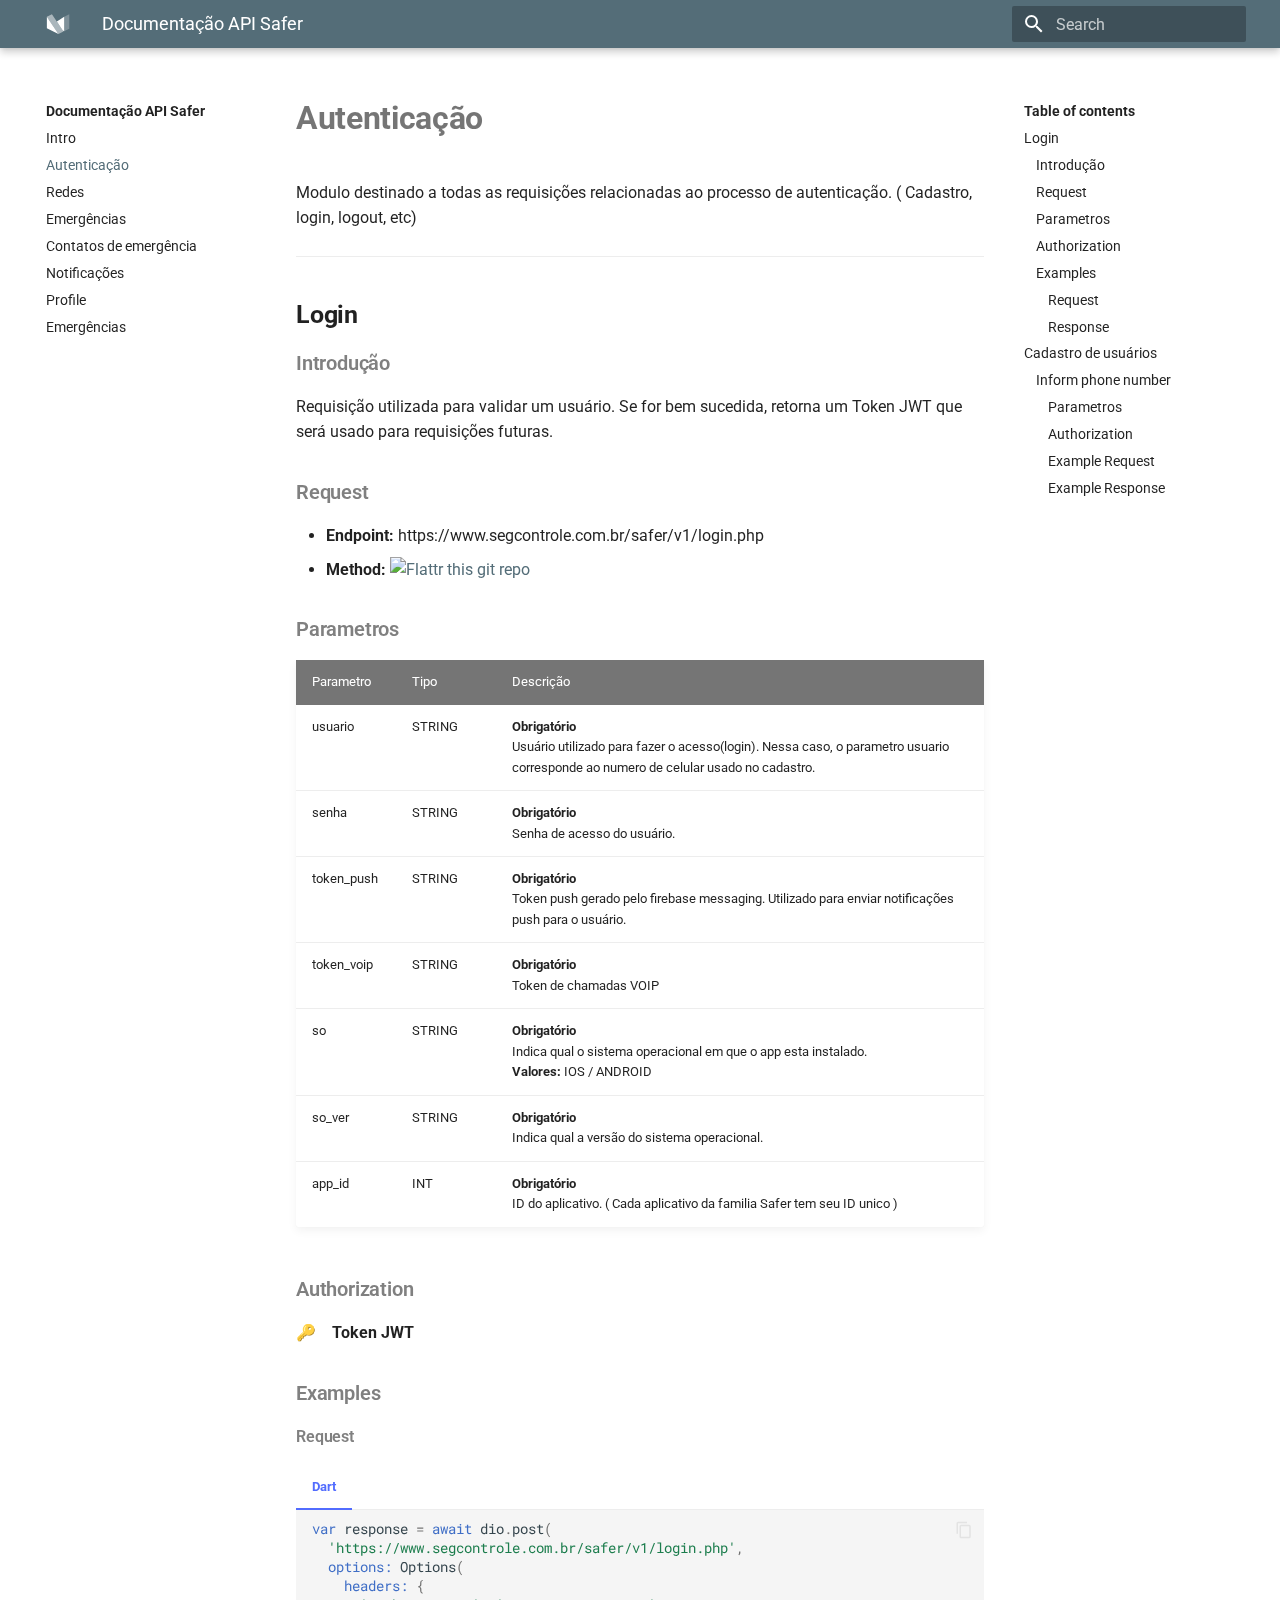
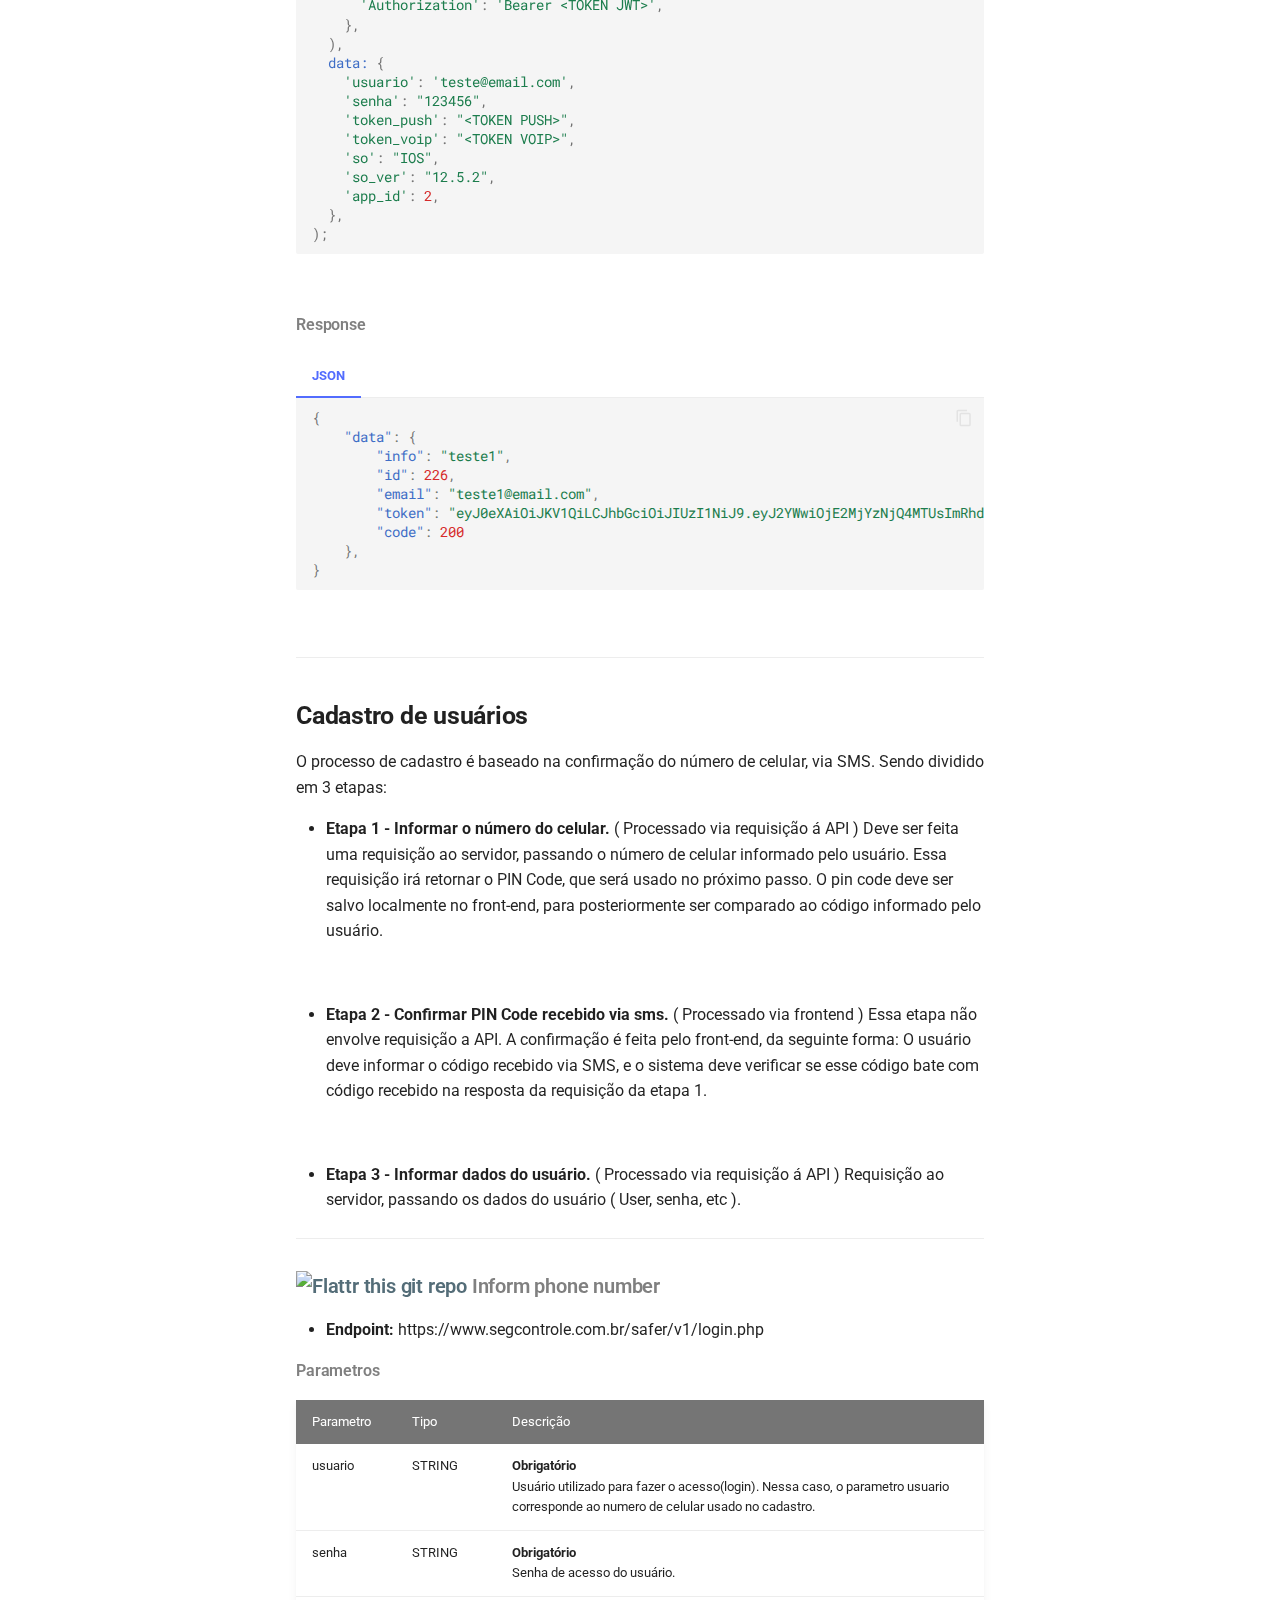
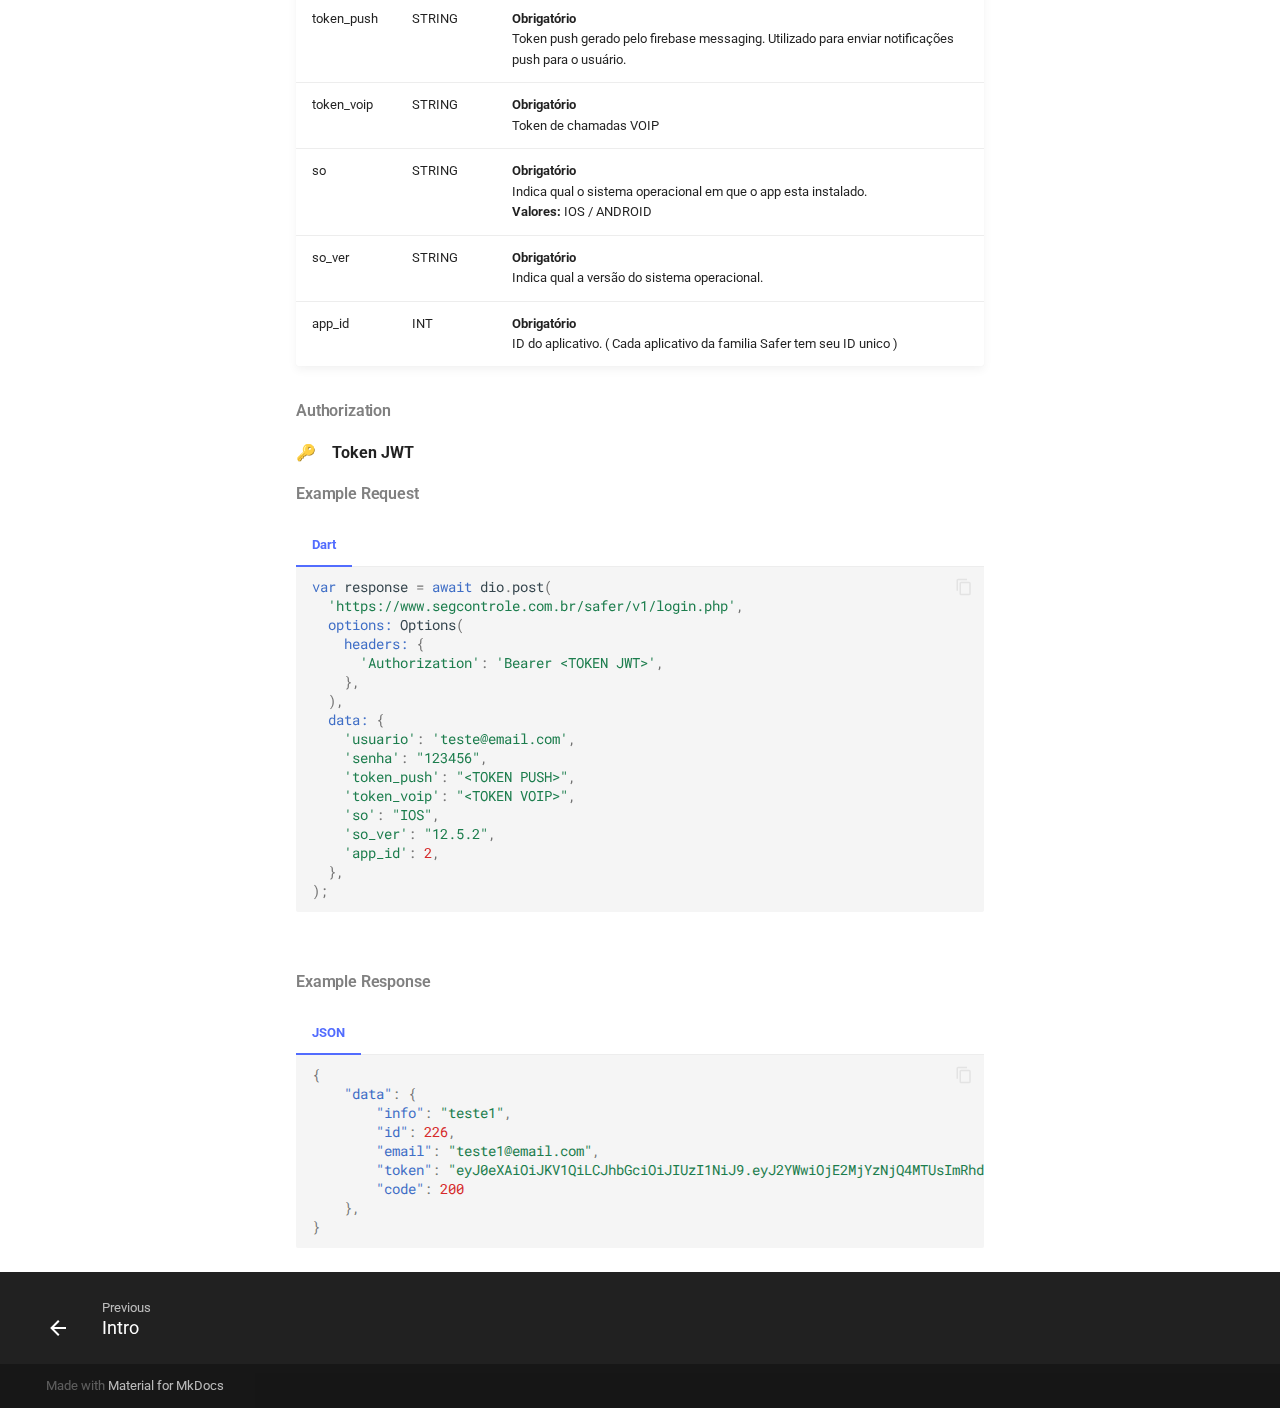
==== commit 346c7976: "Deployed a203b00 with MkDocs version: 1.1.2" ====
--- a/auth/index.html
+++ b/auth/index.html
@@ -10,7 +10,7 @@
       
       
       <link rel="icon" href="../assets/favicon.png">
-      <meta name="generator" content="mkdocs-1.1.2, mkdocs-material-7.1.5">
+      <meta name="generator" content="mkdocs-1.1.2, mkdocs-material-7.1.11">
     
     
       
@@ -18,10 +18,10 @@
       
     
     
-      <link rel="stylesheet" href="../assets/stylesheets/main.bde7dde4.min.css">
-      
-        
-        <link rel="stylesheet" href="../assets/stylesheets/palette.ef6f36e2.min.css">
+      <link rel="stylesheet" href="../assets/stylesheets/main.3754935a.min.css">
+      
+        
+        <link rel="stylesheet" href="../assets/stylesheets/palette.f1a3b89f.min.css">
         
           
           
@@ -44,6 +44,8 @@
     
     
       
+
+
     
     
   </head>
@@ -296,6 +298,60 @@
   
 </li>
       
+        <li class="md-nav__item">
+  <a href="#cadastro-de-usuarios" class="md-nav__link">
+    Cadastro de usuários
+  </a>
+  
+    <nav class="md-nav" aria-label="Cadastro de usuários">
+      <ul class="md-nav__list">
+        
+          <li class="md-nav__item">
+  <a href="#inform-phone-number" class="md-nav__link">
+    Inform phone number
+  </a>
+  
+    <nav class="md-nav" aria-label="Inform phone number">
+      <ul class="md-nav__list">
+        
+          <li class="md-nav__item">
+  <a href="#parametros_1" class="md-nav__link">
+    Parametros
+  </a>
+  
+</li>
+        
+          <li class="md-nav__item">
+  <a href="#authorization_1" class="md-nav__link">
+    Authorization
+  </a>
+  
+</li>
+        
+          <li class="md-nav__item">
+  <a href="#example-request" class="md-nav__link">
+    Example Request
+  </a>
+  
+</li>
+        
+          <li class="md-nav__item">
+  <a href="#example-response" class="md-nav__link">
+    Example Response
+  </a>
+  
+</li>
+        
+      </ul>
+    </nav>
+  
+</li>
+        
+      </ul>
+    </nav>
+  
+</li>
+      
     </ul>
   
 </nav>
@@ -328,6 +384,66 @@
   
     <li class="md-nav__item">
       <a href="../redes.md" class="md-nav__link">
+        Emergências
+      </a>
+    </li>
+  
+
+    
+      
+      
+      
+
+  
+  
+  
+    <li class="md-nav__item">
+      <a href="../null.md" class="md-nav__link">
+        Contatos de emergência
+      </a>
+    </li>
+  
+
+    
+      
+      
+      
+
+  
+  
+  
+    <li class="md-nav__item">
+      <a href="../null.md" class="md-nav__link">
+        Notificações
+      </a>
+    </li>
+  
+
+    
+      
+      
+      
+
+  
+  
+  
+    <li class="md-nav__item">
+      <a href="../null.md" class="md-nav__link">
+        Profile
+      </a>
+    </li>
+  
+
+    
+      
+      
+      
+
+  
+  
+  
+    <li class="md-nav__item">
+      <a href="../null.md" class="md-nav__link">
         Emergências
       </a>
     </li>
@@ -425,6 +541,60 @@
   
 </li>
       
+        <li class="md-nav__item">
+  <a href="#cadastro-de-usuarios" class="md-nav__link">
+    Cadastro de usuários
+  </a>
+  
+    <nav class="md-nav" aria-label="Cadastro de usuários">
+      <ul class="md-nav__list">
+        
+          <li class="md-nav__item">
+  <a href="#inform-phone-number" class="md-nav__link">
+    Inform phone number
+  </a>
+  
+    <nav class="md-nav" aria-label="Inform phone number">
+      <ul class="md-nav__list">
+        
+          <li class="md-nav__item">
+  <a href="#parametros_1" class="md-nav__link">
+    Parametros
+  </a>
+  
+</li>
+        
+          <li class="md-nav__item">
+  <a href="#authorization_1" class="md-nav__link">
+    Authorization
+  </a>
+  
+</li>
+        
+          <li class="md-nav__item">
+  <a href="#example-request" class="md-nav__link">
+    Example Request
+  </a>
+  
+</li>
+        
+          <li class="md-nav__item">
+  <a href="#example-response" class="md-nav__link">
+    Example Response
+  </a>
+  
+</li>
+        
+      </ul>
+    </nav>
+  
+</li>
+        
+      </ul>
+    </nav>
+  
+</li>
+      
     </ul>
   
 </nav>
@@ -440,7 +610,9 @@
                 
                   <h1>Autenticação</h1>
                 
-                <p>Modulo destinado a todas as requisições relacionadas ao processo de autenticação. ( Cadastro, login, logout, etc)</p>
+                <!-- COMMIT MARKER -->
+
+<p>Modulo destinado a todas as requisições relacionadas ao processo de autenticação. ( Cadastro, login, logout, etc)</p>
 <hr />
 <!---=========================================== LOGIN ===========================================--->
 <h2 id="login">Login</h2>
@@ -583,6 +755,153 @@
 6:"app_id" -> 2 
 "login.php"
 -->
+
+<!---=========================================== CADASTRO ===========================================--->
+<p><br/></p>
+<hr />
+<h2 id="cadastro-de-usuarios">Cadastro de usuários</h2>
+<p>O processo de cadastro é baseado na confirmação do número de celular, via SMS. Sendo dividido em 3 etapas: </p>
+<ul>
+<li><strong>Etapa 1 - Informar o número do celular.</strong> ( Processado via requisição á API )
+  Deve ser feita uma requisição ao servidor, passando o número de celular informado pelo usuário. Essa requisição irá retornar o PIN Code, que será usado no próximo passo. O pin code deve ser salvo localmente no front-end, para posteriormente ser comparado ao código informado pelo usuário. </li>
+</ul>
+<p></br></p>
+<ul>
+<li><strong>Etapa 2 - Confirmar PIN Code recebido via sms.</strong> ( Processado via frontend )
+  Essa etapa não envolve requisição a API. A confirmação é feita pelo front-end, da seguinte forma: O usuário deve informar o código recebido via SMS, e o sistema deve verificar se esse código bate com código recebido na resposta da requisição da etapa 1. </li>
+</ul>
+<p></br></p>
+<ul>
+<li><strong>Etapa 3 - Informar dados do usuário.</strong> ( Processado via requisição á API )
+   Requisição ao servidor, passando os dados do usuário ( User, senha, etc ). </li>
+</ul>
+<hr />
+<!-----------------------  INFORM PHONE NUMBER ----------------------->
+
+<h3 id="inform-phone-number"><a href=""><img alt="Flattr this git repo" src="https://img.shields.io/badge/-POST-orange" /></a> Inform phone number</h3>
+<ul>
+<li><strong>Endpoint:</strong> https://www.segcontrole.com.br/safer/v1/login.php</li>
+</ul>
+<!-- [![Flattr this git repo](https://img.shields.io/badge/-POST-orange)]() -->
+<!-------- PARAMETERS -------->
+
+<h4 id="parametros_1">Parametros</h4>
+<table>
+   <!-- HEADER -->
+   <thead>
+    <tr>
+      <th scope="col">Parametro</th>
+      <th scope="col">Tipo</th>
+      <th scope="col">Descrição</th>
+    </tr>
+  </thead>
+    </tr>
+  <!---- DATA --->
+  <tbody>
+    <!---->
+    <tr>
+      <td >usuario</td>
+      <td>STRING</td>
+      <td>
+      <b>Obrigatório</b> </br>
+      Usuário utilizado para fazer o acesso(login). Nessa caso, o parametro usuario corresponde ao numero de celular usado no cadastro.</td>
+    </tr>
+    <!---->
+    <tr>
+      <td >senha</td>
+      <td>STRING</td>
+      <td>        <b>Obrigatório</b> </br>Senha de acesso do usuário.</td>
+    </tr>
+    <!---->
+    <tr>
+      <td >token_push</td>
+      <td>STRING</td>
+      <td>
+      <b>Obrigatório</b> </br>      
+      Token push gerado pelo firebase messaging. Utilizado para enviar notificações push para o usuário.</td>
+    </tr>
+    <!---->
+    <tr>
+      <td >token_voip</td>
+      <td>STRING</td>
+      <td>  
+      <b>Obrigatório</b> </br>      
+      Token de chamadas VOIP</td>
+    </tr>
+    <!---->
+    <tr>
+      <td >so</td>
+      <td>STRING</td>
+      <td>
+      <b>Obrigatório</b> </br>
+      Indica qual o sistema operacional em que o app esta instalado.</br>
+      <b>Valores:</b> IOS / ANDROID 
+      </td>
+    </tr>    
+    <!---->
+    <tr>
+      <td >so_ver</td>
+      <td>STRING</td>
+      <td>
+      <b>Obrigatório</b> </br>
+      Indica qual a versão do sistema operacional. 
+      </td>
+    </tr>  
+    <!---->
+    <tr>
+      <td >app_id</td>
+      <td>INT</td>
+      <td>
+      <b>Obrigatório</b> </br>
+      ID do aplicativo. ( Cada aplicativo da familia Safer tem seu ID unico )
+      </td>
+    </tr>    
+  <tbody>
+</table>
+
+<!-------- PARAMETERS -------->
+
+<h4 id="authorization_1">Authorization</h4>
+<p>🔑  &ensp; <strong>Token JWT</strong></p>
+<!-------- PARAMETERS -------->
+
+<h4 id="example-request">Example Request</h4>
+<div class="tabbed-set" data-tabs="3:1"><input checked="checked" id="__tabbed_3_1" name="__tabbed_3" type="radio" /><label for="__tabbed_3_1">Dart</label><div class="tabbed-content">
+<div class="highlight"><pre><span></span><code><span class="kd">var</span> <span class="n">response</span> <span class="o">=</span> <span class="kd">await</span> <span class="n">dio</span><span class="p">.</span><span class="n">post</span><span class="p">(</span>
+  <span class="s1">&#39;https://www.segcontrole.com.br/safer/v1/login.php&#39;</span><span class="p">,</span>
+  <span class="nl">options:</span> <span class="n">Options</span><span class="p">(</span>
+    <span class="nl">headers:</span> <span class="p">{</span>
+      <span class="s1">&#39;Authorization&#39;</span><span class="o">:</span> <span class="s1">&#39;Bearer &lt;TOKEN JWT&gt;&#39;</span><span class="p">,</span>
+    <span class="p">},</span>
+  <span class="p">),</span>
+  <span class="nl">data:</span> <span class="p">{</span>
+    <span class="s1">&#39;usuario&#39;</span><span class="o">:</span> <span class="s1">&#39;teste@email.com&#39;</span><span class="p">,</span>
+    <span class="s1">&#39;senha&#39;</span><span class="o">:</span> <span class="s2">&quot;123456&quot;</span><span class="p">,</span>
+    <span class="s1">&#39;token_push&#39;</span><span class="o">:</span> <span class="s2">&quot;&lt;TOKEN PUSH&gt;&quot;</span><span class="p">,</span>
+    <span class="s1">&#39;token_voip&#39;</span><span class="o">:</span> <span class="s2">&quot;&lt;TOKEN VOIP&gt;&quot;</span><span class="p">,</span>
+    <span class="s1">&#39;so&#39;</span><span class="o">:</span> <span class="s2">&quot;IOS&quot;</span><span class="p">,</span>
+    <span class="s1">&#39;so_ver&#39;</span><span class="o">:</span> <span class="s2">&quot;12.5.2&quot;</span><span class="p">,</span>
+    <span class="s1">&#39;app_id&#39;</span><span class="o">:</span> <span class="m">2</span><span class="p">,</span>
+  <span class="p">},</span>
+<span class="p">);</span>
+</code></pre></div>
+</div>
+</div>
+<p><br/></p>
+<h4 id="example-response">Example Response</h4>
+<div class="tabbed-set" data-tabs="4:1"><input checked="checked" id="__tabbed_4_1" name="__tabbed_4" type="radio" /><label for="__tabbed_4_1">JSON</label><div class="tabbed-content">
+<div class="highlight"><pre><span></span><code><span class="p">{</span>
+    <span class="nt">&quot;data&quot;</span><span class="p">:</span> <span class="p">{</span>
+        <span class="nt">&quot;info&quot;</span><span class="p">:</span> <span class="s2">&quot;teste1&quot;</span><span class="p">,</span> 
+        <span class="nt">&quot;id&quot;</span><span class="p">:</span> <span class="mi">226</span><span class="p">,</span>
+        <span class="nt">&quot;email&quot;</span><span class="p">:</span> <span class="s2">&quot;teste1@email.com&quot;</span><span class="p">,</span> 
+        <span class="nt">&quot;token&quot;</span><span class="p">:</span> <span class="s2">&quot;eyJ0eXAiOiJKV1QiLCJhbGciOiJIUzI1NiJ9.eyJ2YWwiOjE2MjYzNjQ4MTUsImRhdGEiOnsiaWQiOiIyMjYiLCJlbWFpbCI6InRlc3RlMUBlbWFpbC5jb20iLCJjZWxfaWQiOiI1NTkxIiwiYXBwX2lkIjoiMiJ9fQ.u1-pD78xeLpnWcTHIy6rJQIUabsiCYEZnFCJj6mqi0k&quot;</span><span class="p">,</span>
+        <span class="nt">&quot;code&quot;</span><span class="p">:</span> <span class="mi">200</span>
+    <span class="p">},</span>
+<span class="p">}</span>
+</code></pre></div>
+</div>
+</div>
                 
               
               
@@ -601,7 +920,8 @@
   
     <nav class="md-footer__inner md-grid" aria-label="Footer">
       
-        <a href="../intro/" class="md-footer__link md-footer__link--prev" rel="prev">
+        
+        <a href="../intro/" class="md-footer__link md-footer__link--prev" aria-label="Previous: Intro" rel="prev">
           <div class="md-footer__button md-icon">
             <svg xmlns="http://www.w3.org/2000/svg" viewBox="0 0 24 24"><path d="M20 11v2H8l5.5 5.5-1.42 1.42L4.16 12l7.92-7.92L13.5 5.5 8 11h12z"/></svg>
           </div>
@@ -637,10 +957,10 @@
     <div class="md-dialog" data-md-component="dialog">
       <div class="md-dialog__inner md-typeset"></div>
     </div>
-    <script id="__config" type="application/json">{"base": "..", "features": [], "translations": {"clipboard.copy": "Copy to clipboard", "clipboard.copied": "Copied to clipboard", "search.config.lang": "en", "search.config.pipeline": "trimmer, stopWordFilter", "search.config.separator": "[\\s\\-]+", "search.placeholder": "Search", "search.result.placeholder": "Type to start searching", "search.result.none": "No matching documents", "search.result.one": "1 matching document", "search.result.other": "# matching documents", "search.result.more.one": "1 more on this page", "search.result.more.other": "# more on this page", "search.result.term.missing": "Missing"}, "search": "../assets/javascripts/workers/search.d351de03.min.js", "version": null}</script>
-    
-    
-      <script src="../assets/javascripts/bundle.a1609d9a.min.js"></script>
+    <script id="__config" type="application/json">{"base": "..", "features": [], "translations": {"clipboard.copy": "Copy to clipboard", "clipboard.copied": "Copied to clipboard", "search.config.lang": "en", "search.config.pipeline": "trimmer, stopWordFilter", "search.config.separator": "[\\s\\-]+", "search.placeholder": "Search", "search.result.placeholder": "Type to start searching", "search.result.none": "No matching documents", "search.result.one": "1 matching document", "search.result.other": "# matching documents", "search.result.more.one": "1 more on this page", "search.result.more.other": "# more on this page", "search.result.term.missing": "Missing", "select.version.title": "Select version"}, "search": "../assets/javascripts/workers/search.477d984a.min.js", "version": null}</script>
+    
+    
+      <script src="../assets/javascripts/bundle.ddd52ceb.min.js"></script>
       
     
   </body>
--- a/assets/stylesheets/main.3754935a.min.css
+++ b/assets/stylesheets/main.3754935a.min.css
@@ -0,0 +1,2 @@
+@charset "UTF-8";html{-webkit-text-size-adjust:none;-ms-text-size-adjust:none;text-size-adjust:none;box-sizing:border-box}*,:after,:before{box-sizing:inherit}body{margin:0}a,button,input,label{-webkit-tap-highlight-color:transparent}a{color:inherit;text-decoration:none}hr{border:0;box-sizing:content-box;display:block;height:.05rem;overflow:visible;padding:0}small{font-size:80%}sub,sup{line-height:1em}img{border-style:none}table{border-collapse:separate;border-spacing:0}td,th{font-weight:400;vertical-align:top}button{background:transparent;border:0;font-family:inherit;font-size:inherit;margin:0;padding:0}input{border:0;outline:none}:root{--md-default-fg-color:rgba(0,0,0,0.87);--md-default-fg-color--light:rgba(0,0,0,0.54);--md-default-fg-color--lighter:rgba(0,0,0,0.32);--md-default-fg-color--lightest:rgba(0,0,0,0.07);--md-default-bg-color:#fff;--md-default-bg-color--light:hsla(0,0%,100%,0.7);--md-default-bg-color--lighter:hsla(0,0%,100%,0.3);--md-default-bg-color--lightest:hsla(0,0%,100%,0.12);--md-primary-fg-color:#4051b5;--md-primary-fg-color--light:#5d6cc0;--md-primary-fg-color--dark:#303fa1;--md-primary-bg-color:#fff;--md-primary-bg-color--light:hsla(0,0%,100%,0.7);--md-accent-fg-color:#526cfe;--md-accent-fg-color--transparent:rgba(82,108,254,0.1);--md-accent-bg-color:#fff;--md-accent-bg-color--light:hsla(0,0%,100%,0.7)}:root>*{--md-code-fg-color:#36464e;--md-code-bg-color:#f5f5f5;--md-code-hl-color:rgba(255,255,0,0.5);--md-code-hl-number-color:#d52a2a;--md-code-hl-special-color:#db1457;--md-code-hl-function-color:#a846b9;--md-code-hl-constant-color:#6e59d9;--md-code-hl-keyword-color:#3f6ec6;--md-code-hl-string-color:#1c7d4d;--md-code-hl-name-color:var(--md-code-fg-color);--md-code-hl-operator-color:var(--md-default-fg-color--light);--md-code-hl-punctuation-color:var(--md-default-fg-color--light);--md-code-hl-comment-color:var(--md-default-fg-color--light);--md-code-hl-generic-color:var(--md-default-fg-color--light);--md-code-hl-variable-color:var(--md-default-fg-color--light);--md-typeset-color:var(--md-default-fg-color);--md-typeset-a-color:var(--md-primary-fg-color);--md-typeset-mark-color:rgba(255,255,0,0.5);--md-typeset-del-color:hsla(6,90%,60%,0.15);--md-typeset-ins-color:rgba(11,213,112,0.15);--md-typeset-kbd-color:#fafafa;--md-typeset-kbd-accent-color:#fff;--md-typeset-kbd-border-color:#b8b8b8;--md-admonition-fg-color:var(--md-default-fg-color);--md-admonition-bg-color:var(--md-default-bg-color);--md-footer-fg-color:#fff;--md-footer-fg-color--light:hsla(0,0%,100%,0.7);--md-footer-fg-color--lighter:hsla(0,0%,100%,0.3);--md-footer-bg-color:rgba(0,0,0,0.87);--md-footer-bg-color--dark:rgba(0,0,0,0.32)}.md-icon svg{fill:currentColor;display:block;height:1.2rem;width:1.2rem}body{-webkit-font-smoothing:antialiased;-moz-osx-font-smoothing:grayscale}body,input{font-feature-settings:"kern","liga";font-family:var(--md-text-font-family,_),-apple-system,BlinkMacSystemFont,Helvetica,Arial,sans-serif}body,code,input,kbd,pre{color:var(--md-typeset-color)}code,kbd,pre{font-feature-settings:"kern";font-family:var(--md-code-font-family,_),SFMono-Regular,Consolas,Menlo,monospace}:root{--md-typeset-table--ascending:url('data:image/svg+xml;charset=utf-8,<svg xmlns="http://www.w3.org/2000/svg" viewBox="0 0 24 24"><path d="M11 4h2v12l5.5-5.5 1.42 1.42L12 19.84l-7.92-7.92L5.5 10.5 11 16V4z"/></svg>');--md-typeset-table--descending:url('data:image/svg+xml;charset=utf-8,<svg xmlns="http://www.w3.org/2000/svg" viewBox="0 0 24 24"><path d="M13 20h-2V8l-5.5 5.5-1.42-1.42L12 4.16l7.92 7.92-1.42 1.42L13 8v12z"/></svg>')}.md-typeset{-webkit-print-color-adjust:exact;color-adjust:exact;font-size:.8rem;line-height:1.6}@media print{.md-typeset{font-size:.68rem}}.md-typeset blockquote,.md-typeset dl,.md-typeset figure,.md-typeset ol,.md-typeset pre,.md-typeset ul{margin:1em 0}.md-typeset h1{color:var(--md-default-fg-color--light);font-size:2em;line-height:1.3;margin:0 0 1.25em}.md-typeset h1,.md-typeset h2{font-weight:300;letter-spacing:-.01em}.md-typeset h2{font-size:1.5625em;line-height:1.4;margin:1.6em 0 .64em}.md-typeset h3{font-size:1.25em;font-weight:400;letter-spacing:-.01em;line-height:1.5;margin:1.6em 0 .8em}.md-typeset h2+h3{margin-top:.8em}.md-typeset h4{font-weight:700;letter-spacing:-.01em;margin:1em 0}.md-typeset h5,.md-typeset h6{color:var(--md-default-fg-color--light);font-size:.8em;font-weight:700;letter-spacing:-.01em;margin:1.25em 0}.md-typeset h5{text-transform:uppercase}.md-typeset hr{border-bottom:.05rem solid var(--md-default-fg-color--lightest);display:flow-root;margin:1.5em 0}.md-typeset a{color:var(--md-typeset-a-color);word-break:break-word}.md-typeset a,.md-typeset a:before{transition:color 125ms}.md-typeset a:focus,.md-typeset a:hover{color:var(--md-accent-fg-color)}.md-typeset a.focus-visible{outline-color:var(--md-accent-fg-color);outline-offset:.2rem}.md-typeset code,.md-typeset kbd,.md-typeset pre{color:var(--md-code-fg-color);direction:ltr}@media print{.md-typeset code,.md-typeset kbd,.md-typeset pre{white-space:pre-wrap}}.md-typeset code{background-color:var(--md-code-bg-color);border-radius:.1rem;-webkit-box-decoration-break:clone;box-decoration-break:clone;font-size:.85em;padding:0 .2941176471em;word-break:break-word}.md-typeset code:not(.focus-visible){-webkit-tap-highlight-color:transparent;outline:none}.md-typeset h1 code,.md-typeset h2 code,.md-typeset h3 code,.md-typeset h4 code,.md-typeset h5 code,.md-typeset h6 code{background-color:transparent;box-shadow:none;margin:initial;padding:initial}.md-typeset a code{color:currentColor}.md-typeset pre{display:flow-root;line-height:1.4;position:relative}.md-typeset pre>code{-webkit-box-decoration-break:slice;box-decoration-break:slice;box-shadow:none;display:block;margin:0;overflow:auto;padding:.7720588235em 1.1764705882em;scrollbar-color:var(--md-default-fg-color--lighter) transparent;scrollbar-width:thin;touch-action:auto;word-break:normal}.md-typeset pre>code:hover{scrollbar-color:var(--md-accent-fg-color) transparent}.md-typeset pre>code::-webkit-scrollbar{height:.2rem;width:.2rem}.md-typeset pre>code::-webkit-scrollbar-thumb{background-color:var(--md-default-fg-color--lighter)}.md-typeset pre>code::-webkit-scrollbar-thumb:hover{background-color:var(--md-accent-fg-color)}@media screen and (max-width:44.9375em){.md-typeset>pre{margin:1em -.8rem}.md-typeset>pre code{border-radius:0}}.md-typeset kbd{background-color:var(--md-typeset-kbd-color);border-radius:.1rem;box-shadow:0 .1rem 0 .05rem var(--md-typeset-kbd-border-color),0 .1rem 0 var(--md-typeset-kbd-border-color),0 -.1rem .2rem var(--md-typeset-kbd-accent-color) inset;color:var(--md-default-fg-color);display:inline-block;font-size:.75em;padding:0 .6666666667em;vertical-align:text-top;word-break:break-word}.md-typeset mark{background-color:var(--md-typeset-mark-color);-webkit-box-decoration-break:clone;box-decoration-break:clone;color:inherit;word-break:break-word}.md-typeset abbr{border-bottom:.05rem dotted var(--md-default-fg-color--light);cursor:help;text-decoration:none}@media (hover:none){.md-typeset abbr{position:relative}.md-typeset abbr[title]:focus:after,.md-typeset abbr[title]:hover:after{background-color:var(--md-default-fg-color);border-radius:.1rem;box-shadow:0 2px 2px 0 rgba(0,0,0,.14),0 1px 5px 0 rgba(0,0,0,.12),0 3px 1px -2px rgba(0,0,0,.2);color:var(--md-default-bg-color);content:attr(title);display:inline-block;font-size:.7rem;left:0;margin-top:2em;max-width:80%;min-width:-webkit-max-content;min-width:-moz-max-content;min-width:max-content;padding:.2rem .3rem;position:absolute;width:auto}}.md-typeset small{opacity:.75}.md-typeset sub,.md-typeset sup{margin-left:.078125em}[dir=rtl] .md-typeset sub,[dir=rtl] .md-typeset sup{margin-left:0;margin-right:.078125em}.md-typeset blockquote{border-left:.2rem solid var(--md-default-fg-color--lighter);color:var(--md-default-fg-color--light);display:flow-root;padding-left:.6rem}[dir=rtl] .md-typeset blockquote{border-left:initial;border-right:.2rem solid var(--md-default-fg-color--lighter);padding-left:0;padding-right:.6rem}.md-typeset ul{list-style-type:disc}.md-typeset ol,.md-typeset ul{display:flow-root;margin-left:.625em;padding:0}[dir=rtl] .md-typeset ol,[dir=rtl] .md-typeset ul{margin-left:0;margin-right:.625em}.md-typeset ol ol,.md-typeset ul ol{list-style-type:lower-alpha}.md-typeset ol ol ol,.md-typeset ul ol ol{list-style-type:lower-roman}.md-typeset ol li,.md-typeset ul li{margin-bottom:.5em;margin-left:1.25em}[dir=rtl] .md-typeset ol li,[dir=rtl] .md-typeset ul li{margin-left:0;margin-right:1.25em}.md-typeset ol li blockquote,.md-typeset ol li p,.md-typeset ul li blockquote,.md-typeset ul li p{margin:.5em 0}.md-typeset ol li:last-child,.md-typeset ul li:last-child{margin-bottom:0}.md-typeset ol li ol,.md-typeset ol li ul,.md-typeset ul li ol,.md-typeset ul li ul{margin:.5em 0 .5em .625em}[dir=rtl] .md-typeset ol li ol,[dir=rtl] .md-typeset ol li ul,[dir=rtl] .md-typeset ul li ol,[dir=rtl] .md-typeset ul li ul{margin-left:0;margin-right:.625em}.md-typeset dd{margin:1em 0 1.5em 1.875em}[dir=rtl] .md-typeset dd{margin-left:0;margin-right:1.875em}.md-typeset img,.md-typeset svg{height:auto;max-width:100%}.md-typeset img[align=left],.md-typeset svg[align=left]{margin:1em 1em 1em 0}.md-typeset img[align=right],.md-typeset svg[align=right]{margin:1em 0 1em 1em}.md-typeset img[align]:only-child,.md-typeset svg[align]:only-child{margin-top:0}.md-typeset figure{display:flow-root;margin:0 auto;max-width:100%;text-align:center;width:-webkit-fit-content;width:-moz-fit-content;width:fit-content}.md-typeset figure img{display:block}.md-typeset figcaption{font-style:italic;margin:1em auto 2em;max-width:24rem}.md-typeset iframe{max-width:100%}.md-typeset table:not([class]){background-color:var(--md-default-bg-color);border-radius:.1rem;box-shadow:0 .2rem .5rem rgba(0,0,0,.05),0 0 .05rem rgba(0,0,0,.1);display:inline-block;font-size:.64rem;max-width:100%;overflow:auto;touch-action:auto}@media print{.md-typeset table:not([class]){display:table}}.md-typeset table:not([class])+*{margin-top:1.5em}.md-typeset table:not([class]) td>:first-child,.md-typeset table:not([class]) th>:first-child{margin-top:0}.md-typeset table:not([class]) td>:last-child,.md-typeset table:not([class]) th>:last-child{margin-bottom:0}.md-typeset table:not([class]) td:not([align]),.md-typeset table:not([class]) th:not([align]){text-align:left}[dir=rtl] .md-typeset table:not([class]) td:not([align]),[dir=rtl] .md-typeset table:not([class]) th:not([align]){text-align:right}.md-typeset table:not([class]) th{background-color:var(--md-default-fg-color--light);color:var(--md-default-bg-color);min-width:5rem;padding:.9375em 1.25em;vertical-align:top}.md-typeset table:not([class]) th a{color:inherit}.md-typeset table:not([class]) td{border-top:.05rem solid var(--md-default-fg-color--lightest);padding:.9375em 1.25em;vertical-align:top}.md-typeset table:not([class]) tr{transition:background-color 125ms}.md-typeset table:not([class]) tr:hover{background-color:rgba(0,0,0,.035);box-shadow:0 .05rem 0 var(--md-default-bg-color) inset}.md-typeset table:not([class]) tr:first-child td{border-top:0}.md-typeset table:not([class]) a{word-break:normal}.md-typeset table th[role=columnheader]{cursor:pointer}.md-typeset table th[role=columnheader]:after{content:"";display:inline-block;height:1.2em;margin-left:.5em;-webkit-mask-repeat:no-repeat;mask-repeat:no-repeat;-webkit-mask-size:contain;mask-size:contain;vertical-align:sub;width:1.2em}.md-typeset table th[role=columnheader][aria-sort=ascending]:after{background-color:currentColor;-webkit-mask-image:var(--md-typeset-table--ascending);mask-image:var(--md-typeset-table--ascending)}.md-typeset table th[role=columnheader][aria-sort=descending]:after{background-color:currentColor;-webkit-mask-image:var(--md-typeset-table--descending);mask-image:var(--md-typeset-table--descending)}.md-typeset__scrollwrap{margin:1em -.8rem;overflow-x:auto;touch-action:auto}.md-typeset__table{display:inline-block;margin-bottom:.5em;padding:0 .8rem}@media print{.md-typeset__table{display:block}}html .md-typeset__table table{display:table;margin:0;overflow:hidden;width:100%}html{font-size:125%;height:100%;overflow-x:hidden}@media screen and (min-width:100em){html{font-size:137.5%}}@media screen and (min-width:125em){html{font-size:150%}}body{background-color:var(--md-default-bg-color);display:flex;flex-direction:column;font-size:.5rem;min-height:100%;position:relative;width:100%}@media print{body{display:block}}@media screen and (max-width:59.9375em){body[data-md-state=lock]{position:fixed}}.md-grid{margin-left:auto;margin-right:auto;max-width:61rem}.md-container{display:flex;flex-direction:column;flex-grow:1}@media print{.md-container{display:block}}.md-main{flex-grow:1}.md-main__inner{display:flex;height:100%;margin-top:1.5rem}.md-ellipsis{overflow:hidden;text-overflow:ellipsis;white-space:nowrap}.md-toggle{display:none}.md-option{height:0;opacity:0;position:absolute;width:0}.md-option:checked+label:not([hidden]){display:block}.md-option.focus-visible+label{outline-color:var(--md-accent-fg-color);outline-style:auto}.md-skip{background-color:var(--md-default-fg-color);border-radius:.1rem;color:var(--md-default-bg-color);font-size:.64rem;margin:.5rem;opacity:0;outline-color:var(--md-accent-fg-color);padding:.3rem .5rem;position:fixed;transform:translateY(.4rem);z-index:-1}.md-skip:focus{opacity:1;transform:translateY(0);transition:transform .25s cubic-bezier(.4,0,.2,1),opacity 175ms 75ms;z-index:10}@page{margin:25mm}.md-announce{background-color:var(--md-footer-bg-color);overflow:auto}@media print{.md-announce{display:none}}.md-announce__inner{color:var(--md-footer-fg-color);font-size:.7rem;margin:.6rem auto;padding:0 .8rem}:root{--md-clipboard-icon:url('data:image/svg+xml;charset=utf-8,<svg xmlns="http://www.w3.org/2000/svg" viewBox="0 0 24 24"><path d="M19 21H8V7h11m0-2H8a2 2 0 0 0-2 2v14a2 2 0 0 0 2 2h11a2 2 0 0 0 2-2V7a2 2 0 0 0-2-2m-3-4H4a2 2 0 0 0-2 2v14h2V3h12V1z"/></svg>')}.md-clipboard{border-radius:.1rem;color:var(--md-default-fg-color--lightest);cursor:pointer;height:1.5em;outline-color:var(--md-accent-fg-color);outline-offset:.1rem;position:absolute;right:.5em;top:.5em;transition:color .25s;width:1.5em;z-index:1}@media print{.md-clipboard{display:none}}.md-clipboard:not(.focus-visible){-webkit-tap-highlight-color:transparent;outline:none}:hover>.md-clipboard{color:var(--md-default-fg-color--light)}.md-clipboard:focus,.md-clipboard:hover{color:var(--md-accent-fg-color)}.md-clipboard:after{background-color:currentColor;content:"";display:block;height:1.125em;margin:0 auto;-webkit-mask-image:var(--md-clipboard-icon);mask-image:var(--md-clipboard-icon);-webkit-mask-repeat:no-repeat;mask-repeat:no-repeat;-webkit-mask-size:contain;mask-size:contain;width:1.125em}.md-clipboard--inline{cursor:pointer}.md-clipboard--inline code{transition:color .25s,background-color .25s}.md-clipboard--inline:focus code,.md-clipboard--inline:hover code{background-color:var(--md-accent-fg-color--transparent);color:var(--md-accent-fg-color)}.md-content{flex-grow:1;overflow:hidden;scroll-padding-top:51.2rem}.md-content__inner{margin:0 .8rem 1.2rem;padding-top:.6rem}@media screen and (min-width:76.25em){.md-sidebar--primary:not([hidden])~.md-content>.md-content__inner{margin-left:1.2rem}[dir=rtl] .md-sidebar--primary:not([hidden])~.md-content>.md-content__inner{margin-left:.8rem;margin-right:1.2rem}.md-sidebar--secondary:not([hidden])~.md-content>.md-content__inner{margin-right:1.2rem}[dir=rtl] .md-sidebar--secondary:not([hidden])~.md-content>.md-content__inner{margin-left:1.2rem;margin-right:.8rem}}.md-content__inner:before{content:"";display:block;height:.4rem}.md-content__inner>:last-child{margin-bottom:0}.md-content__button{float:right;margin:.4rem 0 .4rem .4rem;padding:0}@media print{.md-content__button{display:none}}[dir=rtl] .md-content__button{float:left;margin-left:0;margin-right:.4rem}[dir=rtl] .md-content__button svg{transform:scaleX(-1)}.md-typeset .md-content__button{color:var(--md-default-fg-color--lighter)}.md-content__button svg{display:inline;vertical-align:top}.md-dialog{background-color:var(--md-default-fg-color);border-radius:.1rem;bottom:.8rem;box-shadow:0 2px 2px 0 rgba(0,0,0,.14),0 1px 5px 0 rgba(0,0,0,.12),0 3px 1px -2px rgba(0,0,0,.2);left:auto;min-width:11.1rem;opacity:0;padding:.4rem .6rem;pointer-events:none;position:fixed;right:.8rem;transform:translateY(100%);transition:transform 0ms .4s,opacity .4s;z-index:2}@media print{.md-dialog{display:none}}[dir=rtl] .md-dialog{left:.8rem;right:auto}.md-dialog[data-md-state=open]{opacity:1;pointer-events:auto;transform:translateY(0);transition:transform .4s cubic-bezier(.075,.85,.175,1),opacity .4s}.md-dialog__inner{color:var(--md-default-bg-color);font-size:.7rem}.md-typeset .md-button{border:.1rem solid;border-radius:.1rem;color:var(--md-primary-fg-color);cursor:pointer;display:inline-block;font-weight:700;padding:.625em 2em;transition:color 125ms,background-color 125ms,border-color 125ms}.md-typeset .md-button--primary{background-color:var(--md-primary-fg-color);border-color:var(--md-primary-fg-color);color:var(--md-primary-bg-color)}.md-typeset .md-button:focus,.md-typeset .md-button:hover{background-color:var(--md-accent-fg-color);border-color:var(--md-accent-fg-color);color:var(--md-accent-bg-color)}.md-typeset .md-input{border-radius:.1rem;box-shadow:0 .2rem .5rem rgba(0,0,0,.1),0 .025rem .05rem rgba(0,0,0,.1);font-size:.8rem;height:1.8rem;padding:0 .6rem;transition:box-shadow .25s}.md-typeset .md-input:focus,.md-typeset .md-input:hover{box-shadow:0 .4rem 1rem rgba(0,0,0,.15),0 .025rem .05rem rgba(0,0,0,.15)}.md-typeset .md-input--stretch{width:100%}.md-header{background-color:var(--md-primary-fg-color);box-shadow:0 0 .2rem transparent,0 .2rem .4rem transparent;color:var(--md-primary-bg-color);left:0;position:-webkit-sticky;position:sticky;right:0;top:0;z-index:2}@media print{.md-header{display:none}}.md-header[data-md-state=shadow]{box-shadow:0 0 .2rem rgba(0,0,0,.1),0 .2rem .4rem rgba(0,0,0,.2);transition:transform .25s cubic-bezier(.1,.7,.1,1),box-shadow .25s}.md-header[data-md-state=hidden]{transform:translateY(-100%);transition:transform .25s cubic-bezier(.8,0,.6,1),box-shadow .25s}.md-header__inner{align-items:center;display:flex;padding:0 .2rem}.md-header__button{color:currentColor;cursor:pointer;margin:.2rem;outline-color:var(--md-accent-fg-color);padding:.4rem;position:relative;transition:opacity .25s;vertical-align:middle;z-index:1}.md-header__button:hover{opacity:.7}.md-header__button:not([hidden]){display:inline-block}.md-header__button:not(.focus-visible){-webkit-tap-highlight-color:transparent;outline:none}.md-header__button.md-logo{margin:.2rem;padding:.4rem}@media screen and (max-width:76.1875em){.md-header__button.md-logo{display:none}}.md-header__button.md-logo img,.md-header__button.md-logo svg{fill:currentColor;display:block;height:1.2rem;width:1.2rem}@media screen and (min-width:60em){.md-header__button[for=__search]{display:none}}.no-js .md-header__button[for=__search]{display:none}[dir=rtl] .md-header__button[for=__search] svg{transform:scaleX(-1)}@media screen and (min-width:76.25em){.md-header__button[for=__drawer]{display:none}}.md-header__topic{display:flex;max-width:100%;position:absolute;transition:transform .4s cubic-bezier(.1,.7,.1,1),opacity .15s}.md-header__topic+.md-header__topic{opacity:0;pointer-events:none;transform:translateX(1.25rem);transition:transform .4s cubic-bezier(1,.7,.1,.1),opacity .15s;z-index:-1}[dir=rtl] .md-header__topic+.md-header__topic{transform:translateX(-1.25rem)}.md-header__title{flex-grow:1;font-size:.9rem;height:2.4rem;line-height:2.4rem;margin-left:1rem;margin-right:.4rem}.md-header__title[data-md-state=active] .md-header__topic{opacity:0;pointer-events:none;transform:translateX(-1.25rem);transition:transform .4s cubic-bezier(1,.7,.1,.1),opacity .15s;z-index:-1}[dir=rtl] .md-header__title[data-md-state=active] .md-header__topic{transform:translateX(1.25rem)}.md-header__title[data-md-state=active] .md-header__topic+.md-header__topic{opacity:1;pointer-events:auto;transform:translateX(0);transition:transform .4s cubic-bezier(.1,.7,.1,1),opacity .15s;z-index:0}.md-header__title>.md-header__ellipsis{height:100%;position:relative;width:100%}.md-header__option{display:flex;flex-shrink:0;max-width:100%;transition:max-width 0ms .25s,opacity .25s .25s;white-space:nowrap}[data-md-toggle=search]:checked~.md-header .md-header__option{max-width:0;opacity:0;transition:max-width 0ms,opacity 0ms}.md-header__source{display:none}@media screen and (min-width:60em){.md-header__source{display:block;margin-left:1rem;max-width:11.7rem;width:11.7rem}[dir=rtl] .md-header__source{margin-left:0;margin-right:1rem}}@media screen and (min-width:76.25em){.md-header__source{margin-left:1.4rem}[dir=rtl] .md-header__source{margin-right:1.4rem}}.md-footer{background-color:var(--md-footer-bg-color);color:var(--md-footer-fg-color)}@media print{.md-footer{display:none}}.md-footer__inner{overflow:auto;padding:.2rem}.md-footer__link{display:flex;outline-color:var(--md-accent-fg-color);padding-bottom:.4rem;padding-top:1.4rem;transition:opacity .25s}@media screen and (min-width:45em){.md-footer__link{width:50%}}.md-footer__link:focus,.md-footer__link:hover{opacity:.7}.md-footer__link--prev{float:left}@media screen and (max-width:44.9375em){.md-footer__link--prev{width:25%}.md-footer__link--prev .md-footer__title{display:none}}[dir=rtl] .md-footer__link--prev{float:right}[dir=rtl] .md-footer__link--prev svg{transform:scaleX(-1)}.md-footer__link--next{float:right;text-align:right}@media screen and (max-width:44.9375em){.md-footer__link--next{width:75%}}[dir=rtl] .md-footer__link--next{float:left;text-align:left}[dir=rtl] .md-footer__link--next svg{transform:scaleX(-1)}.md-footer__title{flex-grow:1;font-size:.9rem;line-height:2.4rem;max-width:calc(100% - 2.4rem);padding:0 1rem;position:relative}.md-footer__button{margin:.2rem;padding:.4rem}.md-footer__direction{font-size:.64rem;left:0;margin-top:-1rem;opacity:.7;padding:0 1rem;position:absolute;right:0}.md-footer-meta{background-color:var(--md-footer-bg-color--dark)}.md-footer-meta__inner{display:flex;flex-wrap:wrap;justify-content:space-between;padding:.2rem}html .md-footer-meta.md-typeset a{color:var(--md-footer-fg-color--light)}html .md-footer-meta.md-typeset a:focus,html .md-footer-meta.md-typeset a:hover{color:var(--md-footer-fg-color)}.md-footer-copyright{color:var(--md-footer-fg-color--lighter);font-size:.64rem;margin:auto .6rem;padding:.4rem 0;width:100%}@media screen and (min-width:45em){.md-footer-copyright{width:auto}}.md-footer-copyright__highlight{color:var(--md-footer-fg-color--light)}.md-footer-social{margin:0 .4rem;padding:.2rem 0 .6rem}@media screen and (min-width:45em){.md-footer-social{padding:.6rem 0}}.md-footer-social__link{display:inline-block;height:1.6rem;text-align:center;width:1.6rem}.md-footer-social__link:before{line-height:1.9}.md-footer-social__link svg{fill:currentColor;max-height:.8rem;vertical-align:-25%}:root{--md-nav-icon--prev:url('data:image/svg+xml;charset=utf-8,<svg xmlns="http://www.w3.org/2000/svg" viewBox="0 0 24 24"><path d="M20 11v2H8l5.5 5.5-1.42 1.42L4.16 12l7.92-7.92L13.5 5.5 8 11h12z"/></svg>');--md-nav-icon--next:url('data:image/svg+xml;charset=utf-8,<svg xmlns="http://www.w3.org/2000/svg" viewBox="0 0 24 24"><path d="M8.59 16.58 13.17 12 8.59 7.41 10 6l6 6-6 6-1.41-1.42z"/></svg>');--md-toc-icon:url('data:image/svg+xml;charset=utf-8,<svg xmlns="http://www.w3.org/2000/svg" viewBox="0 0 24 24"><path d="M3 9h14V7H3v2m0 4h14v-2H3v2m0 4h14v-2H3v2m16 0h2v-2h-2v2m0-10v2h2V7h-2m0 6h2v-2h-2v2z"/></svg>')}.md-nav{font-size:.7rem;line-height:1.3}.md-nav__title{display:block;font-weight:700;overflow:hidden;padding:0 .6rem;text-overflow:ellipsis}.md-nav__title .md-nav__button{display:none}.md-nav__title .md-nav__button img{height:100%;width:auto}.md-nav__title .md-nav__button.md-logo img,.md-nav__title .md-nav__button.md-logo svg{fill:currentColor;display:block;height:2.4rem;width:2.4rem}.md-nav__list{list-style:none;margin:0;padding:0}.md-nav__item{padding:0 .6rem}.md-nav__item .md-nav__item{padding-right:0}[dir=rtl] .md-nav__item .md-nav__item{padding-left:0;padding-right:.6rem}.md-nav__link{cursor:pointer;display:block;margin-top:.625em;overflow:hidden;scroll-snap-align:start;text-overflow:ellipsis;transition:color 125ms}.md-nav__link[data-md-state=blur]{color:var(--md-default-fg-color--light)}.md-nav__item .md-nav__link--active{color:var(--md-typeset-a-color)}.md-nav__item--nested>.md-nav__link{color:inherit}.md-nav__link:focus,.md-nav__link:hover{color:var(--md-accent-fg-color)}.md-nav__link.focus-visible{outline-color:var(--md-accent-fg-color);outline-offset:.2rem}.md-nav--primary .md-nav__link[for=__toc]{display:none}.md-nav--primary .md-nav__link[for=__toc] .md-icon:after{background-color:currentColor;display:block;height:100%;-webkit-mask-image:var(--md-toc-icon);mask-image:var(--md-toc-icon);width:100%}.md-nav--primary .md-nav__link[for=__toc]~.md-nav{display:none}.md-nav__source{display:none}@media screen and (max-width:76.1875em){.md-nav--primary,.md-nav--primary .md-nav{background-color:var(--md-default-bg-color);display:flex;flex-direction:column;height:100%;left:0;position:absolute;right:0;top:0;z-index:1}.md-nav--primary .md-nav__item,.md-nav--primary .md-nav__title{font-size:.8rem;line-height:1.5}.md-nav--primary .md-nav__title{background-color:var(--md-default-fg-color--lightest);color:var(--md-default-fg-color--light);cursor:pointer;font-weight:400;height:5.6rem;line-height:2.4rem;padding:3rem .8rem .2rem;position:relative;white-space:nowrap}.md-nav--primary .md-nav__title .md-nav__icon{display:block;height:1.2rem;left:.4rem;margin:.2rem;position:absolute;top:.4rem;width:1.2rem}[dir=rtl] .md-nav--primary .md-nav__title .md-nav__icon{left:auto;right:.4rem}.md-nav--primary .md-nav__title .md-nav__icon:after{background-color:currentColor;content:"";display:block;height:100%;-webkit-mask-image:var(--md-nav-icon--prev);mask-image:var(--md-nav-icon--prev);-webkit-mask-repeat:no-repeat;mask-repeat:no-repeat;-webkit-mask-size:contain;mask-size:contain;width:100%}.md-nav--primary .md-nav__title~.md-nav__list{background-color:var(--md-default-bg-color);box-shadow:0 .05rem 0 var(--md-default-fg-color--lightest) inset;overflow-y:auto;-ms-scroll-snap-type:y mandatory;scroll-snap-type:y mandatory;touch-action:pan-y}.md-nav--primary .md-nav__title~.md-nav__list>:first-child{border-top:0}.md-nav--primary .md-nav__title[for=__drawer]{background-color:var(--md-primary-fg-color);color:var(--md-primary-bg-color)}.md-nav--primary .md-nav__title .md-logo{display:block;left:.2rem;margin:.2rem;padding:.4rem;position:absolute;top:.2rem}[dir=rtl] .md-nav--primary .md-nav__title .md-logo{left:auto;right:.2rem}.md-nav--primary .md-nav__list{flex:1}.md-nav--primary .md-nav__item{border-top:.05rem solid var(--md-default-fg-color--lightest);padding:0}.md-nav--primary .md-nav__item--nested>.md-nav__link{padding-right:2.4rem}[dir=rtl] .md-nav--primary .md-nav__item--nested>.md-nav__link{padding-left:2.4rem;padding-right:.8rem}.md-nav--primary .md-nav__item--active>.md-nav__link{color:var(--md-typeset-a-color)}.md-nav--primary .md-nav__item--active>.md-nav__link:focus,.md-nav--primary .md-nav__item--active>.md-nav__link:hover{color:var(--md-accent-fg-color)}.md-nav--primary .md-nav__link{margin-top:0;padding:.6rem .8rem;position:relative}.md-nav--primary .md-nav__link .md-nav__icon{color:inherit;font-size:1.2rem;height:1.2rem;margin-top:-.6rem;position:absolute;right:.6rem;top:50%;width:1.2rem}[dir=rtl] .md-nav--primary .md-nav__link .md-nav__icon{left:.6rem;right:auto}.md-nav--primary .md-nav__link .md-nav__icon:after{background-color:currentColor;content:"";display:block;height:100%;-webkit-mask-image:var(--md-nav-icon--next);mask-image:var(--md-nav-icon--next);-webkit-mask-repeat:no-repeat;mask-repeat:no-repeat;-webkit-mask-size:contain;mask-size:contain;width:100%}[dir=rtl] .md-nav--primary .md-nav__icon:after{transform:scale(-1)}.md-nav--primary .md-nav--secondary .md-nav__link{position:static}.md-nav--primary .md-nav--secondary .md-nav{background-color:transparent;position:static}.md-nav--primary .md-nav--secondary .md-nav .md-nav__link{padding-left:1.4rem}[dir=rtl] .md-nav--primary .md-nav--secondary .md-nav .md-nav__link{padding-left:0;padding-right:1.4rem}.md-nav--primary .md-nav--secondary .md-nav .md-nav .md-nav__link{padding-left:2rem}[dir=rtl] .md-nav--primary .md-nav--secondary .md-nav .md-nav .md-nav__link{padding-left:0;padding-right:2rem}.md-nav--primary .md-nav--secondary .md-nav .md-nav .md-nav .md-nav__link{padding-left:2.6rem}[dir=rtl] .md-nav--primary .md-nav--secondary .md-nav .md-nav .md-nav .md-nav__link{padding-left:0;padding-right:2.6rem}.md-nav--primary .md-nav--secondary .md-nav .md-nav .md-nav .md-nav .md-nav__link{padding-left:3.2rem}[dir=rtl] .md-nav--primary .md-nav--secondary .md-nav .md-nav .md-nav .md-nav .md-nav__link{padding-left:0;padding-right:3.2rem}.md-nav--secondary{background-color:transparent}.md-nav__toggle~.md-nav{display:flex;opacity:0;transform:translateX(100%);transition:transform .25s cubic-bezier(.8,0,.6,1),opacity 125ms 50ms}[dir=rtl] .md-nav__toggle~.md-nav{transform:translateX(-100%)}.md-nav__toggle:checked~.md-nav{opacity:1;transform:translateX(0);transition:transform .25s cubic-bezier(.4,0,.2,1),opacity 125ms 125ms}.md-nav__toggle:checked~.md-nav>.md-nav__list{-webkit-backface-visibility:hidden;backface-visibility:hidden}}@media screen and (max-width:59.9375em){.md-nav--primary .md-nav__link[for=__toc]{display:block;padding-right:2.4rem}[dir=rtl] .md-nav--primary .md-nav__link[for=__toc]{padding-left:2.4rem;padding-right:.8rem}.md-nav--primary .md-nav__link[for=__toc] .md-icon:after{content:""}.md-nav--primary .md-nav__link[for=__toc]+.md-nav__link{display:none}.md-nav--primary .md-nav__link[for=__toc]~.md-nav{display:flex}.md-nav__source{background-color:var(--md-primary-fg-color--dark);color:var(--md-primary-bg-color);display:block;padding:0 .2rem}}@media screen and (min-width:60em) and (max-width:76.1875em){.md-nav--integrated .md-nav__link[for=__toc]{display:block;padding-right:2.4rem;scroll-snap-align:none}[dir=rtl] .md-nav--integrated .md-nav__link[for=__toc]{padding-left:2.4rem;padding-right:.8rem}.md-nav--integrated .md-nav__link[for=__toc] .md-icon:after{content:""}.md-nav--integrated .md-nav__link[for=__toc]+.md-nav__link{display:none}.md-nav--integrated .md-nav__link[for=__toc]~.md-nav{display:flex}}@media screen and (min-width:60em){.md-nav--secondary .md-nav__title[for=__toc]{scroll-snap-align:start}.md-nav--secondary .md-nav__title .md-nav__icon{display:none}}@media screen and (min-width:76.25em){.md-nav{transition:max-height .25s cubic-bezier(.86,0,.07,1)}.md-nav--primary .md-nav__title[for=__drawer]{scroll-snap-align:start}.md-nav--primary .md-nav__title .md-nav__icon{display:none}.md-nav__toggle~.md-nav{display:none}.md-nav__toggle:checked~.md-nav,.md-nav__toggle:indeterminate~.md-nav{display:block}.md-nav__item--nested>.md-nav>.md-nav__title{display:none}.md-nav__item--section{display:block;margin:1.25em 0}.md-nav__item--section:last-child{margin-bottom:0}.md-nav__item--section>.md-nav__link{display:none}.md-nav__item--section>.md-nav{display:block}.md-nav__item--section>.md-nav>.md-nav__title{display:block;padding:0;pointer-events:none;scroll-snap-align:start}.md-nav__item--section>.md-nav>.md-nav__list>.md-nav__item{padding:0}.md-nav__icon{float:right;height:.9rem;transition:transform .25s;width:.9rem}[dir=rtl] .md-nav__icon{float:left;transform:rotate(180deg)}.md-nav__icon:after{background-color:currentColor;content:"";display:inline-block;height:100%;-webkit-mask-image:var(--md-nav-icon--next);mask-image:var(--md-nav-icon--next);-webkit-mask-repeat:no-repeat;mask-repeat:no-repeat;-webkit-mask-size:contain;mask-size:contain;vertical-align:-.1rem;width:100%}.md-nav__item--nested .md-nav__toggle:checked~.md-nav__link .md-nav__icon,.md-nav__item--nested .md-nav__toggle:indeterminate~.md-nav__link .md-nav__icon{transform:rotate(90deg)}.md-nav--lifted>.md-nav__list>.md-nav__item--nested,.md-nav--lifted>.md-nav__title{display:none}.md-nav--lifted>.md-nav__list>.md-nav__item{display:none}.md-nav--lifted>.md-nav__list>.md-nav__item--active{display:block;padding:0}.md-nav--lifted>.md-nav__list>.md-nav__item--active>.md-nav__link{display:none}.md-nav--lifted>.md-nav__list>.md-nav__item--active>.md-nav>.md-nav__title{display:block;padding:0 .6rem;pointer-events:none;scroll-snap-align:start}.md-nav--lifted .md-nav[data-md-level="1"]{display:block}.md-nav--lifted .md-nav[data-md-level="1"]>.md-nav__list>.md-nav__item{padding-right:.6rem}.md-nav--integrated .md-nav__link[for=__toc]~.md-nav{border-left:.05rem solid var(--md-primary-fg-color);display:block;margin-bottom:1.25em}.md-nav--integrated .md-nav__link[for=__toc]~.md-nav>.md-nav__title{display:none}}:root{--md-search-result-icon:url('data:image/svg+xml;charset=utf-8,<svg xmlns="http://www.w3.org/2000/svg" viewBox="0 0 24 24"><path d="M14 2H6a2 2 0 0 0-2 2v16a2 2 0 0 0 2 2h7c-.41-.25-.8-.56-1.14-.9-.33-.33-.61-.7-.86-1.1H6V4h7v5h5v1.18c.71.16 1.39.43 2 .82V8l-6-6m6.31 16.9c1.33-2.11.69-4.9-1.4-6.22-2.11-1.33-4.91-.68-6.22 1.4-1.34 2.11-.69 4.89 1.4 6.22 1.46.93 3.32.93 4.79.02L22 23.39 23.39 22l-3.08-3.1m-3.81.1a2.5 2.5 0 0 1-2.5-2.5 2.5 2.5 0 0 1 2.5-2.5 2.5 2.5 0 0 1 2.5 2.5 2.5 2.5 0 0 1-2.5 2.5z"/></svg>')}.md-search{position:relative}@media screen and (min-width:60em){.md-search{padding:.2rem 0}}.no-js .md-search{display:none}.md-search__overlay{opacity:0;z-index:1}@media screen and (max-width:59.9375em){.md-search__overlay{background-color:var(--md-default-bg-color);border-radius:1rem;height:2rem;left:-2.2rem;overflow:hidden;pointer-events:none;position:absolute;top:.2rem;transform-origin:center;transition:transform .3s .1s,opacity .2s .2s;width:2rem}[dir=rtl] .md-search__overlay{left:auto;right:-2.2rem}[data-md-toggle=search]:checked~.md-header .md-search__overlay{opacity:1;transition:transform .4s,opacity .1s}}@media screen and (min-width:60em){.md-search__overlay{background-color:rgba(0,0,0,.54);cursor:pointer;height:0;left:0;position:fixed;top:0;transition:width 0ms .25s,height 0ms .25s,opacity .25s;width:0}[dir=rtl] .md-search__overlay{left:auto;right:0}[data-md-toggle=search]:checked~.md-header .md-search__overlay{height:200vh;opacity:1;transition:width 0ms,height 0ms,opacity .25s;width:100%}}@media screen and (max-width:29.9375em){[data-md-toggle=search]:checked~.md-header .md-search__overlay{transform:scale(45)}}@media screen and (min-width:30em) and (max-width:44.9375em){[data-md-toggle=search]:checked~.md-header .md-search__overlay{transform:scale(60)}}@media screen and (min-width:45em) and (max-width:59.9375em){[data-md-toggle=search]:checked~.md-header .md-search__overlay{transform:scale(75)}}.md-search__inner{-webkit-backface-visibility:hidden;backface-visibility:hidden}@media screen and (max-width:59.9375em){.md-search__inner{height:100%;left:100%;opacity:0;position:fixed;top:0;transform:translateX(5%);transition:right 0ms .3s,left 0ms .3s,transform .15s cubic-bezier(.4,0,.2,1) .15s,opacity .15s .15s;width:100%;z-index:2}[data-md-toggle=search]:checked~.md-header .md-search__inner{left:0;opacity:1;transform:translateX(0);transition:right 0ms 0ms,left 0ms 0ms,transform .15s cubic-bezier(.1,.7,.1,1) .15s,opacity .15s .15s}[dir=rtl] [data-md-toggle=search]:checked~.md-header .md-search__inner{left:auto;right:0}html [dir=rtl] .md-search__inner{left:auto;right:100%;transform:translateX(-5%)}}@media screen and (min-width:60em){.md-search__inner{float:right;padding:.1rem 0;position:relative;transition:width .25s cubic-bezier(.1,.7,.1,1);width:11.7rem}[dir=rtl] .md-search__inner{float:left}}@media screen and (min-width:60em) and (max-width:76.1875em){[data-md-toggle=search]:checked~.md-header .md-search__inner{width:23.4rem}}@media screen and (min-width:76.25em){[data-md-toggle=search]:checked~.md-header .md-search__inner{width:34.4rem}}.md-search__form{position:relative}@media screen and (min-width:60em){.md-search__form{border-radius:.1rem}}.md-search__input{background-color:var(--md-default-bg-color);box-shadow:0 0 .6rem transparent;padding:0 2.2rem 0 3.6rem;position:relative;text-overflow:ellipsis;transition:color .25s,background-color .25s,box-shadow .25s;z-index:2}[dir=rtl] .md-search__input{padding:0 3.6rem 0 2.2rem}.md-search__input::-webkit-input-placeholder{-webkit-transition:color .25s;transition:color .25s}.md-search__input::-moz-placeholder{-moz-transition:color .25s;transition:color .25s}.md-search__input::-ms-input-placeholder{-ms-transition:color .25s;transition:color .25s}.md-search__input::placeholder{transition:color .25s}.md-search__input::-webkit-input-placeholder{color:var(--md-default-fg-color--light)}.md-search__input::-moz-placeholder{color:var(--md-default-fg-color--light)}.md-search__input::-ms-input-placeholder{color:var(--md-default-fg-color--light)}.md-search__input::placeholder,.md-search__input~.md-search__icon{color:var(--md-default-fg-color--light)}.md-search__input::-ms-clear{display:none}[data-md-toggle=search]:checked~.md-header .md-search__input{box-shadow:0 0 .6rem rgba(0,0,0,.07)}@media screen and (max-width:59.9375em){.md-search__input{font-size:.9rem;height:2.4rem;width:100%}}@media screen and (min-width:60em){.md-search__input{background-color:rgba(0,0,0,.26);border-radius:.1rem;color:inherit;font-size:.8rem;height:1.8rem;padding-left:2.2rem;width:100%}[dir=rtl] .md-search__input{padding-right:2.2rem}.md-search__input+.md-search__icon{color:var(--md-primary-bg-color)}.md-search__input::-webkit-input-placeholder{color:var(--md-primary-bg-color--light)}.md-search__input::-moz-placeholder{color:var(--md-primary-bg-color--light)}.md-search__input::-ms-input-placeholder{color:var(--md-primary-bg-color--light)}.md-search__input::placeholder{color:var(--md-primary-bg-color--light)}.md-search__input:hover{background-color:hsla(0,0%,100%,.12)}[data-md-toggle=search]:checked~.md-header .md-search__input{background-color:var(--md-default-bg-color);border-radius:.1rem .1rem 0 0;color:var(--md-default-fg-color);text-overflow:clip}[data-md-toggle=search]:checked~.md-header .md-search__input::-webkit-input-placeholder{color:var(--md-default-fg-color--light)}[data-md-toggle=search]:checked~.md-header .md-search__input::-moz-placeholder{color:var(--md-default-fg-color--light)}[data-md-toggle=search]:checked~.md-header .md-search__input::-ms-input-placeholder{color:var(--md-default-fg-color--light)}[data-md-toggle=search]:checked~.md-header .md-search__input+.md-search__icon,[data-md-toggle=search]:checked~.md-header .md-search__input::placeholder{color:var(--md-default-fg-color--light)}}.md-search__icon{cursor:pointer;height:1.2rem;position:absolute;transition:color .25s,opacity .25s;width:1.2rem;z-index:2}.md-search__icon:hover{opacity:.7}.md-search__icon[for=__search]{left:.5rem;top:.3rem}[dir=rtl] .md-search__icon[for=__search]{left:auto;right:.5rem}[dir=rtl] .md-search__icon[for=__search] svg{transform:scaleX(-1)}@media screen and (max-width:59.9375em){.md-search__icon[for=__search]{left:.8rem;top:.6rem}[dir=rtl] .md-search__icon[for=__search]{left:auto;right:.8rem}.md-search__icon[for=__search] svg:first-child{display:none}}@media screen and (min-width:60em){.md-search__icon[for=__search]{pointer-events:none}.md-search__icon[for=__search] svg:last-child{display:none}}.md-search__icon[type=reset]{opacity:0;pointer-events:none;right:.5rem;top:.3rem;transform:scale(.75);transition:transform .15s cubic-bezier(.1,.7,.1,1),opacity .15s}[dir=rtl] .md-search__icon[type=reset]{left:.5rem;right:auto}@media screen and (max-width:59.9375em){.md-search__icon[type=reset]{right:.8rem;top:.6rem}[dir=rtl] .md-search__icon[type=reset]{left:.8rem;right:auto}}[data-md-toggle=search]:checked~.md-header .md-search__input:valid~.md-search__icon[type=reset]{opacity:1;pointer-events:auto;transform:scale(1)}[data-md-toggle=search]:checked~.md-header .md-search__input:valid~.md-search__icon[type=reset]:hover{opacity:.7}.md-search__output{border-radius:0 0 .1rem .1rem;overflow:hidden;position:absolute;width:100%;z-index:1}@media screen and (max-width:59.9375em){.md-search__output{bottom:0;top:2.4rem}}@media screen and (min-width:60em){.md-search__output{opacity:0;top:1.9rem;transition:opacity .4s}[data-md-toggle=search]:checked~.md-header .md-search__output{box-shadow:0 6px 10px 0 rgba(0,0,0,.14),0 1px 18px 0 rgba(0,0,0,.12),0 3px 5px -1px rgba(0,0,0,.4);opacity:1}}.md-search__scrollwrap{-webkit-backface-visibility:hidden;backface-visibility:hidden;background-color:var(--md-default-bg-color);height:100%;overflow-y:auto;touch-action:pan-y}@media (-webkit-max-device-pixel-ratio:1),(max-resolution:1dppx){.md-search__scrollwrap{transform:translateZ(0)}}@media screen and (min-width:60em) and (max-width:76.1875em){.md-search__scrollwrap{width:23.4rem}}@media screen and (min-width:76.25em){.md-search__scrollwrap{width:34.4rem}}@media screen and (min-width:60em){.md-search__scrollwrap{max-height:0;scrollbar-color:var(--md-default-fg-color--lighter) transparent;scrollbar-width:thin}[data-md-toggle=search]:checked~.md-header .md-search__scrollwrap{max-height:75vh}.md-search__scrollwrap:hover{scrollbar-color:var(--md-accent-fg-color) transparent}.md-search__scrollwrap::-webkit-scrollbar{height:.2rem;width:.2rem}.md-search__scrollwrap::-webkit-scrollbar-thumb{background-color:var(--md-default-fg-color--lighter)}.md-search__scrollwrap::-webkit-scrollbar-thumb:hover{background-color:var(--md-accent-fg-color)}}.md-search-result{color:var(--md-default-fg-color);word-break:break-word}.md-search-result__meta{background-color:var(--md-default-fg-color--lightest);color:var(--md-default-fg-color--light);font-size:.64rem;line-height:1.8rem;padding:0 .8rem;scroll-snap-align:start}@media screen and (min-width:60em){.md-search-result__meta{padding-left:2.2rem}[dir=rtl] .md-search-result__meta{padding-left:0;padding-right:2.2rem}}.md-search-result__list{list-style:none;margin:0;padding:0}.md-search-result__item{box-shadow:0 -.05rem 0 var(--md-default-fg-color--lightest)}.md-search-result__item:first-child{box-shadow:none}.md-search-result__link{display:block;outline:none;scroll-snap-align:start;transition:background-color .25s}.md-search-result__link:focus,.md-search-result__link:hover{background-color:var(--md-accent-fg-color--transparent)}.md-search-result__link:last-child p:last-child{margin-bottom:.6rem}.md-search-result__more summary{color:var(--md-typeset-a-color);cursor:pointer;display:block;font-size:.64rem;outline:none;padding:.75em .8rem;scroll-snap-align:start;transition:color .25s,background-color .25s}@media screen and (min-width:60em){.md-search-result__more summary{padding-left:2.2rem}[dir=rtl] .md-search-result__more summary{padding-left:.8rem;padding-right:2.2rem}}.md-search-result__more summary:focus,.md-search-result__more summary:hover{background-color:var(--md-accent-fg-color--transparent);color:var(--md-accent-fg-color)}.md-search-result__more summary::-webkit-details-marker,.md-search-result__more summary::marker{display:none}.md-search-result__more summary~*>*{opacity:.65}.md-search-result__article{overflow:hidden;padding:0 .8rem;position:relative}@media screen and (min-width:60em){.md-search-result__article{padding-left:2.2rem}[dir=rtl] .md-search-result__article{padding-left:.8rem;padding-right:2.2rem}}.md-search-result__article--document .md-search-result__title{font-size:.8rem;font-weight:400;line-height:1.4;margin:.55rem 0}.md-search-result__icon{color:var(--md-default-fg-color--light);height:1.2rem;left:0;margin:.5rem;position:absolute;width:1.2rem}@media screen and (max-width:59.9375em){.md-search-result__icon{display:none}}.md-search-result__icon:after{background-color:currentColor;content:"";display:inline-block;height:100%;-webkit-mask-image:var(--md-search-result-icon);mask-image:var(--md-search-result-icon);-webkit-mask-repeat:no-repeat;mask-repeat:no-repeat;-webkit-mask-size:contain;mask-size:contain;width:100%}[dir=rtl] .md-search-result__icon{left:auto;right:0}[dir=rtl] .md-search-result__icon:after{transform:scaleX(-1)}.md-search-result__title{font-size:.64rem;font-weight:700;line-height:1.6;margin:.5em 0}.md-search-result__teaser{-webkit-box-orient:vertical;-webkit-line-clamp:2;color:var(--md-default-fg-color--light);display:-webkit-box;font-size:.64rem;line-height:1.6;margin:.5em 0;max-height:2rem;overflow:hidden;text-overflow:ellipsis}@media screen and (max-width:44.9375em){.md-search-result__teaser{-webkit-line-clamp:3;max-height:3rem}}@media screen and (min-width:60em) and (max-width:76.1875em){.md-search-result__teaser{-webkit-line-clamp:3;max-height:3rem}}.md-search-result__teaser mark{background-color:transparent;text-decoration:underline}.md-search-result__terms{font-size:.64rem;font-style:italic;margin:.5em 0}.md-search-result mark{background-color:transparent;color:var(--md-accent-fg-color)}.md-select{position:relative;z-index:1}.md-select__inner{background-color:var(--md-default-bg-color);border-radius:.1rem;box-shadow:0 .2rem .5rem rgba(0,0,0,.1),0 0 .05rem rgba(0,0,0,.25);color:var(--md-default-fg-color);left:50%;margin-top:.2rem;max-height:0;opacity:0;position:absolute;top:calc(100% - .2rem);transform:translate3d(-50%,.3rem,0);transition:transform .25s 375ms,opacity .25s .25s,max-height 0ms .5s}.md-select:focus-within .md-select__inner,.md-select:hover .md-select__inner{max-height:10rem;opacity:1;transform:translate3d(-50%,0,0);transition:transform .25s cubic-bezier(.1,.7,.1,1),opacity .25s,max-height 0ms}.md-select__inner:after{border-bottom:.2rem solid transparent;border-bottom-color:var(--md-default-bg-color);border-left:.2rem solid transparent;border-right:.2rem solid transparent;border-top:0;content:"";height:0;left:50%;margin-left:-.2rem;margin-top:-.2rem;position:absolute;top:0;width:0}.md-select__list{border-radius:.1rem;font-size:.8rem;list-style-type:none;margin:0;max-height:inherit;overflow:auto;padding:0}.md-select__item{line-height:1.8rem}.md-select__link{cursor:pointer;display:block;outline:none;padding-left:.6rem;padding-right:1.2rem;scroll-snap-align:start;transition:background-color .25s,color .25s;width:100%}[dir=rtl] .md-select__link{padding-left:1.2rem;padding-right:.6rem}.md-select__link:focus,.md-select__link:hover{color:var(--md-accent-fg-color)}.md-select__link:focus{background-color:var(--md-default-fg-color--lightest)}.md-sidebar{align-self:flex-start;flex-shrink:0;padding:1.2rem 0;position:-webkit-sticky;position:sticky;top:2.4rem;width:12.1rem}@media print{.md-sidebar{display:none}}@media screen and (max-width:76.1875em){.md-sidebar--primary{background-color:var(--md-default-bg-color);display:block;height:100%;left:-12.1rem;position:fixed;top:0;transform:translateX(0);transition:transform .25s cubic-bezier(.4,0,.2,1),box-shadow .25s;width:12.1rem;z-index:3}[dir=rtl] .md-sidebar--primary{left:auto;right:-12.1rem}[data-md-toggle=drawer]:checked~.md-container .md-sidebar--primary{box-shadow:0 8px 10px 1px rgba(0,0,0,.14),0 3px 14px 2px rgba(0,0,0,.12),0 5px 5px -3px rgba(0,0,0,.4);transform:translateX(12.1rem)}[dir=rtl] [data-md-toggle=drawer]:checked~.md-container .md-sidebar--primary{transform:translateX(-12.1rem)}.md-sidebar--primary .md-sidebar__scrollwrap{bottom:0;left:0;margin:0;overflow:hidden;position:absolute;right:0;-ms-scroll-snap-type:none;scroll-snap-type:none;top:0}}@media screen and (min-width:76.25em){.md-sidebar{height:0}.no-js .md-sidebar{height:auto}}.md-sidebar--secondary{display:none;order:2}@media screen and (min-width:60em){.md-sidebar--secondary{height:0}.no-js .md-sidebar--secondary{height:auto}.md-sidebar--secondary:not([hidden]){display:block}.md-sidebar--secondary .md-sidebar__scrollwrap{touch-action:pan-y}}.md-sidebar__scrollwrap{-webkit-backface-visibility:hidden;backface-visibility:hidden;margin:0 .2rem;overflow-y:auto;scrollbar-color:var(--md-default-fg-color--lighter) transparent;scrollbar-width:thin}.md-sidebar__scrollwrap:hover{scrollbar-color:var(--md-accent-fg-color) transparent}.md-sidebar__scrollwrap::-webkit-scrollbar{height:.2rem;width:.2rem}.md-sidebar__scrollwrap::-webkit-scrollbar-thumb{background-color:var(--md-default-fg-color--lighter)}.md-sidebar__scrollwrap::-webkit-scrollbar-thumb:hover{background-color:var(--md-accent-fg-color)}@media screen and (max-width:76.1875em){.md-overlay{background-color:rgba(0,0,0,.54);height:0;opacity:0;position:fixed;top:0;transition:width 0ms .25s,height 0ms .25s,opacity .25s;width:0;z-index:3}[data-md-toggle=drawer]:checked~.md-overlay{height:100%;opacity:1;transition:width 0ms,height 0ms,opacity .25s;width:100%}}@-webkit-keyframes facts{0%{height:0}to{height:.65rem}}@keyframes facts{0%{height:0}to{height:.65rem}}@-webkit-keyframes fact{0%{opacity:0;transform:translateY(100%)}50%{opacity:0}to{opacity:1;transform:translateY(0)}}@keyframes fact{0%{opacity:0;transform:translateY(100%)}50%{opacity:0}to{opacity:1;transform:translateY(0)}}:root{--md-source-forks-icon:url('data:image/svg+xml;charset=utf-8,<svg xmlns="http://www.w3.org/2000/svg" viewBox="0 0 16 16"><path fill-rule="evenodd" d="M5 3.25a.75.75 0 1 1-1.5 0 .75.75 0 0 1 1.5 0zm0 2.122a2.25 2.25 0 1 0-1.5 0v.878A2.25 2.25 0 0 0 5.75 8.5h1.5v2.128a2.251 2.251 0 1 0 1.5 0V8.5h1.5a2.25 2.25 0 0 0 2.25-2.25v-.878a2.25 2.25 0 1 0-1.5 0v.878a.75.75 0 0 1-.75.75h-4.5A.75.75 0 0 1 5 6.25v-.878zm3.75 7.378a.75.75 0 1 1-1.5 0 .75.75 0 0 1 1.5 0zm3-8.75a.75.75 0 1 0 0-1.5.75.75 0 0 0 0 1.5z"/></svg>');--md-source-repositories-icon:url('data:image/svg+xml;charset=utf-8,<svg xmlns="http://www.w3.org/2000/svg" viewBox="0 0 16 16"><path fill-rule="evenodd" d="M2 2.5A2.5 2.5 0 0 1 4.5 0h8.75a.75.75 0 0 1 .75.75v12.5a.75.75 0 0 1-.75.75h-2.5a.75.75 0 1 1 0-1.5h1.75v-2h-8a1 1 0 0 0-.714 1.7.75.75 0 0 1-1.072 1.05A2.495 2.495 0 0 1 2 11.5v-9zm10.5-1V9h-8c-.356 0-.694.074-1 .208V2.5a1 1 0 0 1 1-1h8zM5 12.25v3.25a.25.25 0 0 0 .4.2l1.45-1.087a.25.25 0 0 1 .3 0L8.6 15.7a.25.25 0 0 0 .4-.2v-3.25a.25.25 0 0 0-.25-.25h-3.5a.25.25 0 0 0-.25.25z"/></svg>');--md-source-stars-icon:url('data:image/svg+xml;charset=utf-8,<svg xmlns="http://www.w3.org/2000/svg" viewBox="0 0 16 16"><path fill-rule="evenodd" d="M8 .25a.75.75 0 0 1 .673.418l1.882 3.815 4.21.612a.75.75 0 0 1 .416 1.279l-3.046 2.97.719 4.192a.75.75 0 0 1-1.088.791L8 12.347l-3.766 1.98a.75.75 0 0 1-1.088-.79l.72-4.194L.818 6.374a.75.75 0 0 1 .416-1.28l4.21-.611L7.327.668A.75.75 0 0 1 8 .25zm0 2.445L6.615 5.5a.75.75 0 0 1-.564.41l-3.097.45 2.24 2.184a.75.75 0 0 1 .216.664l-.528 3.084 2.769-1.456a.75.75 0 0 1 .698 0l2.77 1.456-.53-3.084a.75.75 0 0 1 .216-.664l2.24-2.183-3.096-.45a.75.75 0 0 1-.564-.41L8 2.694v.001z"/></svg>');--md-source-version-icon:url('data:image/svg+xml;charset=utf-8,<svg xmlns="http://www.w3.org/2000/svg" viewBox="0 0 16 16"><path fill-rule="evenodd" d="M2.5 7.775V2.75a.25.25 0 0 1 .25-.25h5.025a.25.25 0 0 1 .177.073l6.25 6.25a.25.25 0 0 1 0 .354l-5.025 5.025a.25.25 0 0 1-.354 0l-6.25-6.25a.25.25 0 0 1-.073-.177zm-1.5 0V2.75C1 1.784 1.784 1 2.75 1h5.025c.464 0 .91.184 1.238.513l6.25 6.25a1.75 1.75 0 0 1 0 2.474l-5.026 5.026a1.75 1.75 0 0 1-2.474 0l-6.25-6.25A1.75 1.75 0 0 1 1 7.775zM6 5a1 1 0 1 0 0 2 1 1 0 0 0 0-2z"/></svg>')}.md-source{-webkit-backface-visibility:hidden;backface-visibility:hidden;display:block;font-size:.65rem;line-height:1.2;outline-color:var(--md-accent-fg-color);transition:opacity .25s;white-space:nowrap}.md-source:hover{opacity:.7}.md-source__icon{display:inline-block;height:2.4rem;vertical-align:middle;width:2rem}.md-source__icon svg{margin-left:.6rem;margin-top:.6rem}[dir=rtl] .md-source__icon svg{margin-left:0;margin-right:.6rem}.md-source__icon+.md-source__repository{margin-left:-2rem;padding-left:2rem}[dir=rtl] .md-source__icon+.md-source__repository{margin-left:0;margin-right:-2rem;padding-left:0;padding-right:2rem}.md-source__repository{display:inline-block;margin-left:.6rem;max-width:calc(100% - 1.2rem);overflow:hidden;text-overflow:ellipsis;vertical-align:middle}.md-source__facts{font-size:.55rem;list-style-type:none;margin:.1rem 0 0;opacity:.75;overflow:hidden;padding:0}[data-md-state=done] .md-source__facts{-webkit-animation:facts .25s ease-in;animation:facts .25s ease-in}.md-source__fact{display:inline-block}[data-md-state=done] .md-source__fact{-webkit-animation:fact .4s ease-out;animation:fact .4s ease-out}.md-source__fact:before{background-color:currentColor;content:"";display:inline-block;height:.6rem;margin-right:.1rem;-webkit-mask-repeat:no-repeat;mask-repeat:no-repeat;-webkit-mask-size:contain;mask-size:contain;vertical-align:text-top;width:.6rem}.md-source__fact:nth-child(1n+2):before{margin-left:.4rem}[dir=rtl] .md-source__fact{margin-left:.1rem;margin-right:0}[dir=rtl] .md-source__fact:nth-child(1n+2):before{margin-left:0;margin-right:.4rem}.md-source__fact--version:before{-webkit-mask-image:var(--md-source-version-icon);mask-image:var(--md-source-version-icon)}.md-source__fact--stars:before{-webkit-mask-image:var(--md-source-stars-icon);mask-image:var(--md-source-stars-icon)}.md-source__fact--forks:before{-webkit-mask-image:var(--md-source-forks-icon);mask-image:var(--md-source-forks-icon)}.md-source__fact--repositories:before{-webkit-mask-image:var(--md-source-repositories-icon);mask-image:var(--md-source-repositories-icon)}.md-tabs{background-color:var(--md-primary-fg-color);color:var(--md-primary-bg-color);overflow:auto;width:100%}@media print{.md-tabs{display:none}}@media screen and (max-width:76.1875em){.md-tabs{display:none}}.md-tabs[data-md-state=hidden]{pointer-events:none}.md-tabs__list{contain:content;list-style:none;margin:0 0 0 .2rem;padding:0;white-space:nowrap}[dir=rtl] .md-tabs__list{margin-left:0;margin-right:.2rem}.md-tabs__item{display:inline-block;height:2.4rem;padding-left:.6rem;padding-right:.6rem}.md-tabs__link{-webkit-backface-visibility:hidden;backface-visibility:hidden;display:block;font-size:.7rem;margin-top:.8rem;opacity:.7;outline-color:var(--md-accent-fg-color);outline-offset:.2rem;transition:transform .4s cubic-bezier(.1,.7,.1,1),opacity .25s}.md-tabs__link--active,.md-tabs__link:focus,.md-tabs__link:hover{color:inherit;opacity:1}.md-tabs__item:nth-child(2) .md-tabs__link{transition-delay:20ms}.md-tabs__item:nth-child(3) .md-tabs__link{transition-delay:40ms}.md-tabs__item:nth-child(4) .md-tabs__link{transition-delay:60ms}.md-tabs__item:nth-child(5) .md-tabs__link{transition-delay:80ms}.md-tabs__item:nth-child(6) .md-tabs__link{transition-delay:.1s}.md-tabs__item:nth-child(7) .md-tabs__link{transition-delay:.12s}.md-tabs__item:nth-child(8) .md-tabs__link{transition-delay:.14s}.md-tabs__item:nth-child(9) .md-tabs__link{transition-delay:.16s}.md-tabs__item:nth-child(10) .md-tabs__link{transition-delay:.18s}.md-tabs__item:nth-child(11) .md-tabs__link{transition-delay:.2s}.md-tabs__item:nth-child(12) .md-tabs__link{transition-delay:.22s}.md-tabs__item:nth-child(13) .md-tabs__link{transition-delay:.24s}.md-tabs__item:nth-child(14) .md-tabs__link{transition-delay:.26s}.md-tabs__item:nth-child(15) .md-tabs__link{transition-delay:.28s}.md-tabs__item:nth-child(16) .md-tabs__link{transition-delay:.3s}.md-tabs[data-md-state=hidden] .md-tabs__link{opacity:0;transform:translateY(50%);transition:transform 0ms .1s,opacity .1s}.md-top{background-color:var(--md-default-bg-color);border-radius:1.6rem;box-shadow:0 .2rem .5rem rgba(0,0,0,.1),0 0 .05rem rgba(0,0,0,.25);color:var(--md-default-fg-color--light);font-size:.7rem;margin-left:50%;outline:none;padding:.4rem .8rem;position:fixed;top:3.2rem;transform:translate(-50%);transition:color 125ms,background-color 125ms,transform 125ms cubic-bezier(.4,0,.2,1),opacity 125ms;z-index:2}@media print{.md-top{display:none}}[dir=rtl] .md-top{float:left}.md-top[data-md-state=hidden]{opacity:0;pointer-events:none;transform:translate(-50%,.2rem);transition-duration:0ms}.md-top:focus,.md-top:hover{background-color:var(--md-accent-fg-color);color:var(--md-accent-bg-color)}.md-top svg{display:inline-block;vertical-align:-.5em}@-webkit-keyframes hoverfix{0%{pointer-events:none}}@keyframes hoverfix{0%{pointer-events:none}}:root{--md-version-icon:url('data:image/svg+xml;charset=utf-8,<svg xmlns="http://www.w3.org/2000/svg" viewBox="0 0 320 512"><path d="M31.3 192h257.3c17.8 0 26.7 21.5 14.1 34.1L174.1 354.8c-7.8 7.8-20.5 7.8-28.3 0L17.2 226.1C4.6 213.5 13.5 192 31.3 192z"/></svg>')}.md-version{flex-shrink:0;font-size:.8rem;height:2.4rem}.md-version__current{color:inherit;cursor:pointer;margin-left:1.4rem;margin-right:.4rem;outline:none;position:relative;top:.05rem}[dir=rtl] .md-version__current{margin-left:.4rem;margin-right:1.4rem}.md-version__current:after{background-color:currentColor;content:"";display:inline-block;height:.6rem;margin-left:.4rem;-webkit-mask-image:var(--md-version-icon);mask-image:var(--md-version-icon);-webkit-mask-repeat:no-repeat;mask-repeat:no-repeat;width:.4rem}[dir=rtl] .md-version__current:after{margin-left:0;margin-right:.4rem}.md-version__list{background-color:var(--md-default-bg-color);border-radius:.1rem;box-shadow:0 .2rem .5rem rgba(0,0,0,.1),0 0 .05rem rgba(0,0,0,.25);color:var(--md-default-fg-color);list-style-type:none;margin:.2rem .8rem;max-height:0;opacity:0;overflow:auto;padding:0;position:absolute;-ms-scroll-snap-type:y mandatory;scroll-snap-type:y mandatory;top:.15rem;transition:max-height 0ms .5s,opacity .25s .25s;z-index:1}.md-version:focus-within .md-version__list,.md-version:hover .md-version__list{max-height:10rem;opacity:1;transition:max-height 0ms,opacity .25s}@media (pointer:coarse){.md-version:hover .md-version__list{-webkit-animation:hoverfix .25s forwards;animation:hoverfix .25s forwards}.md-version:focus-within .md-version__list{-webkit-animation:none;animation:none}}.md-version__item{line-height:1.8rem}.md-version__link{cursor:pointer;display:block;outline:none;padding-left:.6rem;padding-right:1.2rem;scroll-snap-align:start;transition:color .25s,background-color .25s;white-space:nowrap;width:100%}[dir=rtl] .md-version__link{padding-left:1.2rem;padding-right:.6rem}.md-version__link:focus,.md-version__link:hover{color:var(--md-accent-fg-color)}.md-version__link:focus{background-color:var(--md-default-fg-color--lightest)}:root{--md-admonition-icon--note:url('data:image/svg+xml;charset=utf-8,<svg xmlns="http://www.w3.org/2000/svg" viewBox="0 0 24 24"><path d="M20.71 7.04c.39-.39.39-1.04 0-1.41l-2.34-2.34c-.37-.39-1.02-.39-1.41 0l-1.84 1.83 3.75 3.75M3 17.25V21h3.75L17.81 9.93l-3.75-3.75L3 17.25z"/></svg>');--md-admonition-icon--abstract:url('data:image/svg+xml;charset=utf-8,<svg xmlns="http://www.w3.org/2000/svg" viewBox="0 0 24 24"><path d="M4 5h16v2H4V5m0 4h16v2H4V9m0 4h16v2H4v-2m0 4h10v2H4v-2z"/></svg>');--md-admonition-icon--info:url('data:image/svg+xml;charset=utf-8,<svg xmlns="http://www.w3.org/2000/svg" viewBox="0 0 24 24"><path d="M13 9h-2V7h2m0 10h-2v-6h2m-1-9A10 10 0 0 0 2 12a10 10 0 0 0 10 10 10 10 0 0 0 10-10A10 10 0 0 0 12 2z"/></svg>');--md-admonition-icon--tip:url('data:image/svg+xml;charset=utf-8,<svg xmlns="http://www.w3.org/2000/svg" viewBox="0 0 24 24"><path d="M17.66 11.2c-.23-.3-.51-.56-.77-.82-.67-.6-1.43-1.03-2.07-1.66C13.33 7.26 13 4.85 13.95 3c-.95.23-1.78.75-2.49 1.32-2.59 2.08-3.61 5.75-2.39 8.9.04.1.08.2.08.33 0 .22-.15.42-.35.5-.23.1-.47.04-.66-.12a.58.58 0 0 1-.14-.17c-1.13-1.43-1.31-3.48-.55-5.12C5.78 10 4.87 12.3 5 14.47c.06.5.12 1 .29 1.5.14.6.41 1.2.71 1.73 1.08 1.73 2.95 2.97 4.96 3.22 2.14.27 4.43-.12 6.07-1.6 1.83-1.66 2.47-4.32 1.53-6.6l-.13-.26c-.21-.46-.77-1.26-.77-1.26m-3.16 6.3c-.28.24-.74.5-1.1.6-1.12.4-2.24-.16-2.9-.82 1.19-.28 1.9-1.16 2.11-2.05.17-.8-.15-1.46-.28-2.23-.12-.74-.1-1.37.17-2.06.19.38.39.76.63 1.06.77 1 1.98 1.44 2.24 2.8.04.14.06.28.06.43.03.82-.33 1.72-.93 2.27z"/></svg>');--md-admonition-icon--success:url('data:image/svg+xml;charset=utf-8,<svg xmlns="http://www.w3.org/2000/svg" viewBox="0 0 24 24"><path d="M12 2C6.5 2 2 6.5 2 12s4.5 10 10 10 10-4.5 10-10S17.5 2 12 2m-2 15-5-5 1.41-1.41L10 14.17l7.59-7.59L19 8l-9 9z"/></svg>');--md-admonition-icon--question:url('data:image/svg+xml;charset=utf-8,<svg xmlns="http://www.w3.org/2000/svg" viewBox="0 0 24 24"><path d="m15.07 11.25-.9.92C13.45 12.89 13 13.5 13 15h-2v-.5c0-1.11.45-2.11 1.17-2.83l1.24-1.26c.37-.36.59-.86.59-1.41a2 2 0 0 0-2-2 2 2 0 0 0-2 2H8a4 4 0 0 1 4-4 4 4 0 0 1 4 4 3.2 3.2 0 0 1-.93 2.25M13 19h-2v-2h2M12 2A10 10 0 0 0 2 12a10 10 0 0 0 10 10 10 10 0 0 0 10-10c0-5.53-4.5-10-10-10z"/></svg>');--md-admonition-icon--warning:url('data:image/svg+xml;charset=utf-8,<svg xmlns="http://www.w3.org/2000/svg" viewBox="0 0 24 24"><path d="M13 14h-2V9h2m0 9h-2v-2h2M1 21h22L12 2 1 21z"/></svg>');--md-admonition-icon--failure:url('data:image/svg+xml;charset=utf-8,<svg xmlns="http://www.w3.org/2000/svg" viewBox="0 0 24 24"><path d="M12 2c5.53 0 10 4.47 10 10s-4.47 10-10 10S2 17.53 2 12 6.47 2 12 2m3.59 5L12 10.59 8.41 7 7 8.41 10.59 12 7 15.59 8.41 17 12 13.41 15.59 17 17 15.59 13.41 12 17 8.41 15.59 7z"/></svg>');--md-admonition-icon--danger:url('data:image/svg+xml;charset=utf-8,<svg xmlns="http://www.w3.org/2000/svg" viewBox="0 0 24 24"><path d="m11.5 20 4.86-9.73H13V4l-5 9.73h3.5V20M12 2c2.75 0 5.1 1 7.05 2.95C21 6.9 22 9.25 22 12s-1 5.1-2.95 7.05C17.1 21 14.75 22 12 22s-5.1-1-7.05-2.95C3 17.1 2 14.75 2 12s1-5.1 2.95-7.05C6.9 3 9.25 2 12 2z"/></svg>');--md-admonition-icon--bug:url('data:image/svg+xml;charset=utf-8,<svg xmlns="http://www.w3.org/2000/svg" viewBox="0 0 24 24"><path d="M14 12h-4v-2h4m0 6h-4v-2h4m6-6h-2.81a5.985 5.985 0 0 0-1.82-1.96L17 4.41 15.59 3l-2.17 2.17a6.002 6.002 0 0 0-2.83 0L8.41 3 7 4.41l1.62 1.63C7.88 6.55 7.26 7.22 6.81 8H4v2h2.09c-.05.33-.09.66-.09 1v1H4v2h2v1c0 .34.04.67.09 1H4v2h2.81c1.04 1.79 2.97 3 5.19 3s4.15-1.21 5.19-3H20v-2h-2.09c.05-.33.09-.66.09-1v-1h2v-2h-2v-1c0-.34-.04-.67-.09-1H20V8z"/></svg>');--md-admonition-icon--example:url('data:image/svg+xml;charset=utf-8,<svg xmlns="http://www.w3.org/2000/svg" viewBox="0 0 24 24"><path d="M7 13v-2h14v2H7m0 6v-2h14v2H7M7 7V5h14v2H7M3 8V5H2V4h2v4H3m-1 9v-1h3v4H2v-1h2v-.5H3v-1h1V17H2m2.25-7a.75.75 0 0 1 .75.75c0 .2-.08.39-.21.52L3.12 13H5v1H2v-.92L4 11H2v-1h2.25z"/></svg>');--md-admonition-icon--quote:url('data:image/svg+xml;charset=utf-8,<svg xmlns="http://www.w3.org/2000/svg" viewBox="0 0 24 24"><path d="M14 17h3l2-4V7h-6v6h3M6 17h3l2-4V7H5v6h3l-2 4z"/></svg>')}.md-typeset .admonition,.md-typeset details{background-color:var(--md-admonition-bg-color);border-left:.2rem solid #448aff;border-radius:.1rem;box-shadow:0 .2rem .5rem rgba(0,0,0,.05),0 .025rem .05rem rgba(0,0,0,.05);color:var(--md-admonition-fg-color);font-size:.64rem;margin:1.5625em 0;overflow:hidden;padding:0 .6rem;page-break-inside:avoid}@media print{.md-typeset .admonition,.md-typeset details{box-shadow:none}}[dir=rtl] .md-typeset .admonition,[dir=rtl] .md-typeset details{border-left:none;border-right:.2rem solid #448aff}.md-typeset .admonition .admonition,.md-typeset .admonition details,.md-typeset details .admonition,.md-typeset details details{margin-bottom:1em;margin-top:1em}.md-typeset .admonition .md-typeset__scrollwrap,.md-typeset details .md-typeset__scrollwrap{margin:1em -.6rem}.md-typeset .admonition .md-typeset__table,.md-typeset details .md-typeset__table{padding:0 .6rem}.md-typeset .admonition>.tabbed-set:only-child,.md-typeset details>.tabbed-set:only-child{margin-top:0}html .md-typeset .admonition>:last-child,html .md-typeset details>:last-child{margin-bottom:.6rem}.md-typeset .admonition-title,.md-typeset summary{background-color:rgba(68,138,255,.1);border-left:.2rem solid #448aff;font-weight:700;margin:0 -.6rem 0 -.8rem;padding:.4rem .6rem .4rem 2rem;position:relative}[dir=rtl] .md-typeset .admonition-title,[dir=rtl] .md-typeset summary{border-left:none;border-right:.2rem solid #448aff;margin:0 -.8rem 0 -.6rem;padding:.4rem 2rem .4rem .6rem}html .md-typeset .admonition-title:last-child,html .md-typeset summary:last-child{margin-bottom:0}.md-typeset .admonition-title:before,.md-typeset summary:before{background-color:#448aff;content:"";height:1rem;left:.6rem;-webkit-mask-image:var(--md-admonition-icon--note);mask-image:var(--md-admonition-icon--note);-webkit-mask-repeat:no-repeat;mask-repeat:no-repeat;-webkit-mask-size:contain;mask-size:contain;position:absolute;width:1rem}[dir=rtl] .md-typeset .admonition-title:before,[dir=rtl] .md-typeset summary:before{left:auto;right:.6rem}.md-typeset .admonition-title+.tabbed-set:last-child,.md-typeset summary+.tabbed-set:last-child{margin-top:0}.md-typeset .admonition.note,.md-typeset details.note{border-color:#448aff}.md-typeset .note>.admonition-title,.md-typeset .note>summary{background-color:rgba(68,138,255,.1);border-color:#448aff}.md-typeset .note>.admonition-title:before,.md-typeset .note>summary:before{background-color:#448aff;-webkit-mask-image:var(--md-admonition-icon--note);mask-image:var(--md-admonition-icon--note);-webkit-mask-repeat:no-repeat;mask-repeat:no-repeat;-webkit-mask-size:contain;mask-size:contain}.md-typeset .admonition.abstract,.md-typeset .admonition.summary,.md-typeset .admonition.tldr,.md-typeset details.abstract,.md-typeset details.summary,.md-typeset details.tldr{border-color:#00b0ff}.md-typeset .abstract>.admonition-title,.md-typeset .abstract>summary,.md-typeset .summary>.admonition-title,.md-typeset .summary>summary,.md-typeset .tldr>.admonition-title,.md-typeset .tldr>summary{background-color:rgba(0,176,255,.1);border-color:#00b0ff}.md-typeset .abstract>.admonition-title:before,.md-typeset .abstract>summary:before,.md-typeset .summary>.admonition-title:before,.md-typeset .summary>summary:before,.md-typeset .tldr>.admonition-title:before,.md-typeset .tldr>summary:before{background-color:#00b0ff;-webkit-mask-image:var(--md-admonition-icon--abstract);mask-image:var(--md-admonition-icon--abstract);-webkit-mask-repeat:no-repeat;mask-repeat:no-repeat;-webkit-mask-size:contain;mask-size:contain}.md-typeset .admonition.info,.md-typeset .admonition.todo,.md-typeset details.info,.md-typeset details.todo{border-color:#00b8d4}.md-typeset .info>.admonition-title,.md-typeset .info>summary,.md-typeset .todo>.admonition-title,.md-typeset .todo>summary{background-color:rgba(0,184,212,.1);border-color:#00b8d4}.md-typeset .info>.admonition-title:before,.md-typeset .info>summary:before,.md-typeset .todo>.admonition-title:before,.md-typeset .todo>summary:before{background-color:#00b8d4;-webkit-mask-image:var(--md-admonition-icon--info);mask-image:var(--md-admonition-icon--info);-webkit-mask-repeat:no-repeat;mask-repeat:no-repeat;-webkit-mask-size:contain;mask-size:contain}.md-typeset .admonition.hint,.md-typeset .admonition.important,.md-typeset .admonition.tip,.md-typeset details.hint,.md-typeset details.important,.md-typeset details.tip{border-color:#00bfa5}.md-typeset .hint>.admonition-title,.md-typeset .hint>summary,.md-typeset .important>.admonition-title,.md-typeset .important>summary,.md-typeset .tip>.admonition-title,.md-typeset .tip>summary{background-color:rgba(0,191,165,.1);border-color:#00bfa5}.md-typeset .hint>.admonition-title:before,.md-typeset .hint>summary:before,.md-typeset .important>.admonition-title:before,.md-typeset .important>summary:before,.md-typeset .tip>.admonition-title:before,.md-typeset .tip>summary:before{background-color:#00bfa5;-webkit-mask-image:var(--md-admonition-icon--tip);mask-image:var(--md-admonition-icon--tip);-webkit-mask-repeat:no-repeat;mask-repeat:no-repeat;-webkit-mask-size:contain;mask-size:contain}.md-typeset .admonition.check,.md-typeset .admonition.done,.md-typeset .admonition.success,.md-typeset details.check,.md-typeset details.done,.md-typeset details.success{border-color:#00c853}.md-typeset .check>.admonition-title,.md-typeset .check>summary,.md-typeset .done>.admonition-title,.md-typeset .done>summary,.md-typeset .success>.admonition-title,.md-typeset .success>summary{background-color:rgba(0,200,83,.1);border-color:#00c853}.md-typeset .check>.admonition-title:before,.md-typeset .check>summary:before,.md-typeset .done>.admonition-title:before,.md-typeset .done>summary:before,.md-typeset .success>.admonition-title:before,.md-typeset .success>summary:before{background-color:#00c853;-webkit-mask-image:var(--md-admonition-icon--success);mask-image:var(--md-admonition-icon--success);-webkit-mask-repeat:no-repeat;mask-repeat:no-repeat;-webkit-mask-size:contain;mask-size:contain}.md-typeset .admonition.faq,.md-typeset .admonition.help,.md-typeset .admonition.question,.md-typeset details.faq,.md-typeset details.help,.md-typeset details.question{border-color:#64dd17}.md-typeset .faq>.admonition-title,.md-typeset .faq>summary,.md-typeset .help>.admonition-title,.md-typeset .help>summary,.md-typeset .question>.admonition-title,.md-typeset .question>summary{background-color:rgba(100,221,23,.1);border-color:#64dd17}.md-typeset .faq>.admonition-title:before,.md-typeset .faq>summary:before,.md-typeset .help>.admonition-title:before,.md-typeset .help>summary:before,.md-typeset .question>.admonition-title:before,.md-typeset .question>summary:before{background-color:#64dd17;-webkit-mask-image:var(--md-admonition-icon--question);mask-image:var(--md-admonition-icon--question);-webkit-mask-repeat:no-repeat;mask-repeat:no-repeat;-webkit-mask-size:contain;mask-size:contain}.md-typeset .admonition.attention,.md-typeset .admonition.caution,.md-typeset .admonition.warning,.md-typeset details.attention,.md-typeset details.caution,.md-typeset details.warning{border-color:#ff9100}.md-typeset .attention>.admonition-title,.md-typeset .attention>summary,.md-typeset .caution>.admonition-title,.md-typeset .caution>summary,.md-typeset .warning>.admonition-title,.md-typeset .warning>summary{background-color:rgba(255,145,0,.1);border-color:#ff9100}.md-typeset .attention>.admonition-title:before,.md-typeset .attention>summary:before,.md-typeset .caution>.admonition-title:before,.md-typeset .caution>summary:before,.md-typeset .warning>.admonition-title:before,.md-typeset .warning>summary:before{background-color:#ff9100;-webkit-mask-image:var(--md-admonition-icon--warning);mask-image:var(--md-admonition-icon--warning);-webkit-mask-repeat:no-repeat;mask-repeat:no-repeat;-webkit-mask-size:contain;mask-size:contain}.md-typeset .admonition.fail,.md-typeset .admonition.failure,.md-typeset .admonition.missing,.md-typeset details.fail,.md-typeset details.failure,.md-typeset details.missing{border-color:#ff5252}.md-typeset .fail>.admonition-title,.md-typeset .fail>summary,.md-typeset .failure>.admonition-title,.md-typeset .failure>summary,.md-typeset .missing>.admonition-title,.md-typeset .missing>summary{background-color:rgba(255,82,82,.1);border-color:#ff5252}.md-typeset .fail>.admonition-title:before,.md-typeset .fail>summary:before,.md-typeset .failure>.admonition-title:before,.md-typeset .failure>summary:before,.md-typeset .missing>.admonition-title:before,.md-typeset .missing>summary:before{background-color:#ff5252;-webkit-mask-image:var(--md-admonition-icon--failure);mask-image:var(--md-admonition-icon--failure);-webkit-mask-repeat:no-repeat;mask-repeat:no-repeat;-webkit-mask-size:contain;mask-size:contain}.md-typeset .admonition.danger,.md-typeset .admonition.error,.md-typeset details.danger,.md-typeset details.error{border-color:#ff1744}.md-typeset .danger>.admonition-title,.md-typeset .danger>summary,.md-typeset .error>.admonition-title,.md-typeset .error>summary{background-color:rgba(255,23,68,.1);border-color:#ff1744}.md-typeset .danger>.admonition-title:before,.md-typeset .danger>summary:before,.md-typeset .error>.admonition-title:before,.md-typeset .error>summary:before{background-color:#ff1744;-webkit-mask-image:var(--md-admonition-icon--danger);mask-image:var(--md-admonition-icon--danger);-webkit-mask-repeat:no-repeat;mask-repeat:no-repeat;-webkit-mask-size:contain;mask-size:contain}.md-typeset .admonition.bug,.md-typeset details.bug{border-color:#f50057}.md-typeset .bug>.admonition-title,.md-typeset .bug>summary{background-color:rgba(245,0,87,.1);border-color:#f50057}.md-typeset .bug>.admonition-title:before,.md-typeset .bug>summary:before{background-color:#f50057;-webkit-mask-image:var(--md-admonition-icon--bug);mask-image:var(--md-admonition-icon--bug);-webkit-mask-repeat:no-repeat;mask-repeat:no-repeat;-webkit-mask-size:contain;mask-size:contain}.md-typeset .admonition.example,.md-typeset details.example{border-color:#7c4dff}.md-typeset .example>.admonition-title,.md-typeset .example>summary{background-color:rgba(124,77,255,.1);border-color:#7c4dff}.md-typeset .example>.admonition-title:before,.md-typeset .example>summary:before{background-color:#7c4dff;-webkit-mask-image:var(--md-admonition-icon--example);mask-image:var(--md-admonition-icon--example);-webkit-mask-repeat:no-repeat;mask-repeat:no-repeat;-webkit-mask-size:contain;mask-size:contain}.md-typeset .admonition.cite,.md-typeset .admonition.quote,.md-typeset details.cite,.md-typeset details.quote{border-color:#9e9e9e}.md-typeset .cite>.admonition-title,.md-typeset .cite>summary,.md-typeset .quote>.admonition-title,.md-typeset .quote>summary{background-color:hsla(0,0%,62%,.1);border-color:#9e9e9e}.md-typeset .cite>.admonition-title:before,.md-typeset .cite>summary:before,.md-typeset .quote>.admonition-title:before,.md-typeset .quote>summary:before{background-color:#9e9e9e;-webkit-mask-image:var(--md-admonition-icon--quote);mask-image:var(--md-admonition-icon--quote);-webkit-mask-repeat:no-repeat;mask-repeat:no-repeat;-webkit-mask-size:contain;mask-size:contain}:root{--md-footnotes-icon:url('data:image/svg+xml;charset=utf-8,<svg xmlns="http://www.w3.org/2000/svg" viewBox="0 0 24 24"><path d="M19 7v4H5.83l3.58-3.59L8 6l-6 6 6 6 1.41-1.42L5.83 13H21V7h-2z"/></svg>')}.md-typeset .footnote{color:var(--md-default-fg-color--light);font-size:.64rem}.md-typeset .footnote>ol{margin-left:0}.md-typeset .footnote>ol>li{transition:color 125ms}.md-typeset .footnote>ol>li:target{color:var(--md-default-fg-color)}.md-typeset .footnote>ol>li:hover .footnote-backref,.md-typeset .footnote>ol>li:target .footnote-backref{opacity:1;transform:translateX(0)}.md-typeset .footnote>ol>li>:first-child{margin-top:0}.md-typeset .footnote-ref{font-size:.75em;font-weight:700}html .md-typeset .footnote-ref{outline-offset:.1rem}.md-typeset .footnote-backref{color:var(--md-typeset-a-color);display:inline-block;font-size:0;opacity:0;transform:translateX(.25rem);transition:color .25s,transform .25s .25s,opacity 125ms .25s;vertical-align:text-bottom}@media print{.md-typeset .footnote-backref{color:var(--md-typeset-a-color);opacity:1;transform:translateX(0)}}[dir=rtl] .md-typeset .footnote-backref{transform:translateX(-.25rem)}.md-typeset .footnote-backref:hover{color:var(--md-accent-fg-color)}.md-typeset .footnote-backref:before{background-color:currentColor;content:"";display:inline-block;height:.8rem;-webkit-mask-image:var(--md-footnotes-icon);mask-image:var(--md-footnotes-icon);-webkit-mask-repeat:no-repeat;mask-repeat:no-repeat;-webkit-mask-size:contain;mask-size:contain;width:.8rem}[dir=rtl] .md-typeset .footnote-backref:before svg{transform:scaleX(-1)}.md-typeset [id^="fnref:"]:target{margin-top:-3.4rem;padding-top:3.4rem;scroll-margin-top:0}.md-typeset [id^="fnref:"]:target>.footnote-ref{outline:auto}.md-typeset [id^="fn:"]:target{margin-top:-3.45rem;padding-top:3.45rem;scroll-margin-top:0}.md-typeset .headerlink{color:var(--md-default-fg-color--lighter);display:inline-block;margin-left:.5rem;opacity:0;transition:color .25s,opacity 125ms}@media print{.md-typeset .headerlink{display:none}}[dir=rtl] .md-typeset .headerlink{margin-left:0;margin-right:.5rem}.md-typeset .headerlink:focus,.md-typeset :hover>.headerlink,.md-typeset :target>.headerlink{opacity:1;transition:color .25s,opacity 125ms}.md-typeset .headerlink:focus,.md-typeset .headerlink:hover,.md-typeset :target>.headerlink{color:var(--md-accent-fg-color)}.md-typeset :target{scroll-margin-top:3.6rem}.md-typeset h1:target,.md-typeset h2:target,.md-typeset h3:target{scroll-margin-top:0}.md-typeset h1:target:before,.md-typeset h2:target:before,.md-typeset h3:target:before{content:"";display:block;margin-top:-3.4rem;padding-top:3.4rem}.md-typeset h4:target{scroll-margin-top:0}.md-typeset h4:target:before{content:"";display:block;margin-top:-3.45rem;padding-top:3.45rem}.md-typeset h5:target,.md-typeset h6:target{scroll-margin-top:0}.md-typeset h5:target:before,.md-typeset h6:target:before{content:"";display:block;margin-top:-3.6rem;padding-top:3.6rem}.md-typeset div.arithmatex{overflow:auto}@media screen and (max-width:44.9375em){.md-typeset div.arithmatex{margin:0 -.8rem}}.md-typeset div.arithmatex>*{margin:1em auto!important;padding:0 .8rem;touch-action:auto;width:-webkit-min-content;width:-moz-min-content;width:min-content}.md-typeset .critic.comment,.md-typeset del.critic,.md-typeset ins.critic{-webkit-box-decoration-break:clone;box-decoration-break:clone}.md-typeset del.critic{background-color:var(--md-typeset-del-color)}.md-typeset ins.critic{background-color:var(--md-typeset-ins-color)}.md-typeset .critic.comment{color:var(--md-code-hl-comment-color)}.md-typeset .critic.comment:before{content:"/* "}.md-typeset .critic.comment:after{content:" */"}.md-typeset .critic.block{box-shadow:none;display:block;margin:1em 0;overflow:auto;padding-left:.8rem;padding-right:.8rem}.md-typeset .critic.block>:first-child{margin-top:.5em}.md-typeset .critic.block>:last-child{margin-bottom:.5em}:root{--md-details-icon:url('data:image/svg+xml;charset=utf-8,<svg xmlns="http://www.w3.org/2000/svg" viewBox="0 0 24 24"><path d="M8.59 16.58 13.17 12 8.59 7.41 10 6l6 6-6 6-1.41-1.42z"/></svg>')}.md-typeset details{display:flow-root;overflow:visible;padding-top:0}.md-typeset details[open]>summary:after{transform:rotate(90deg)}.md-typeset details:not([open]){box-shadow:none;padding-bottom:0}.md-typeset details:not([open])>summary{border-radius:.1rem}.md-typeset details:after{content:"";display:table}.md-typeset summary{border-top-left-radius:.1rem;border-top-right-radius:.1rem;cursor:pointer;display:block;min-height:1rem;padding:.4rem 1.8rem .4rem 2rem}[dir=rtl] .md-typeset summary{padding:.4rem 2.2rem .4rem 1.8rem}.md-typeset summary:not(.focus-visible){-webkit-tap-highlight-color:transparent;outline:none}.md-typeset summary:after{background-color:currentColor;content:"";height:1rem;-webkit-mask-image:var(--md-details-icon);mask-image:var(--md-details-icon);-webkit-mask-repeat:no-repeat;mask-repeat:no-repeat;-webkit-mask-size:contain;mask-size:contain;position:absolute;right:.4rem;top:.4rem;transform:rotate(0deg);transition:transform .25s;width:1rem}[dir=rtl] .md-typeset summary:after{left:.4rem;right:auto;transform:rotate(180deg)}.md-typeset summary::-webkit-details-marker,.md-typeset summary::marker{display:none}.md-typeset .emojione,.md-typeset .gemoji,.md-typeset .twemoji{display:inline-flex;height:1.125em;vertical-align:text-top}.md-typeset .emojione svg,.md-typeset .gemoji svg,.md-typeset .twemoji svg{fill:currentColor;max-height:100%;width:1.125em}.highlight .o,.highlight .ow{color:var(--md-code-hl-operator-color)}.highlight .p{color:var(--md-code-hl-punctuation-color)}.highlight .cpf,.highlight .l,.highlight .s,.highlight .s1,.highlight .s2,.highlight .sb,.highlight .sc,.highlight .si,.highlight .ss{color:var(--md-code-hl-string-color)}.highlight .cp,.highlight .se,.highlight .sh,.highlight .sr,.highlight .sx{color:var(--md-code-hl-special-color)}.highlight .il,.highlight .m,.highlight .mb,.highlight .mf,.highlight .mh,.highlight .mi,.highlight .mo{color:var(--md-code-hl-number-color)}.highlight .k,.highlight .kd,.highlight .kn,.highlight .kp,.highlight .kr,.highlight .kt{color:var(--md-code-hl-keyword-color)}.highlight .kc,.highlight .n{color:var(--md-code-hl-name-color)}.highlight .bp,.highlight .nb,.highlight .no{color:var(--md-code-hl-constant-color)}.highlight .nc,.highlight .ne,.highlight .nf,.highlight .nn{color:var(--md-code-hl-function-color)}.highlight .nd,.highlight .ni,.highlight .nl,.highlight .nt{color:var(--md-code-hl-keyword-color)}.highlight .c,.highlight .c1,.highlight .ch,.highlight .cm,.highlight .cs,.highlight .sd{color:var(--md-code-hl-comment-color)}.highlight .na,.highlight .nv,.highlight .vc,.highlight .vg,.highlight .vi{color:var(--md-code-hl-variable-color)}.highlight .ge,.highlight .gh,.highlight .go,.highlight .gp,.highlight .gr,.highlight .gs,.highlight .gt,.highlight .gu{color:var(--md-code-hl-generic-color)}.highlight .gd,.highlight .gi{border-radius:.1rem;margin:0 -.125em;padding:0 .125em}.highlight .gd{background-color:var(--md-typeset-del-color)}.highlight .gi{background-color:var(--md-typeset-ins-color)}.highlight .hll{background-color:var(--md-code-hl-color);display:block;margin:0 -1.1764705882em;padding:0 1.1764705882em}.highlight [data-linenos]:before{background-color:var(--md-code-bg-color);box-shadow:-.05rem 0 var(--md-default-fg-color--lightest) inset;color:var(--md-default-fg-color--light);content:attr(data-linenos);float:left;left:-1.1764705882em;margin-left:-1.1764705882em;margin-right:1.1764705882em;padding-left:1.1764705882em;position:-webkit-sticky;position:sticky;-webkit-user-select:none;-moz-user-select:none;-ms-user-select:none;user-select:none}.highlighttable{display:flow-root;overflow:hidden}.highlighttable tbody,.highlighttable td{display:block;padding:0}.highlighttable tr{display:flex}.highlighttable pre{margin:0}.highlighttable .linenos{background-color:var(--md-code-bg-color);font-size:.85em;padding:.7720588235em 0 .7720588235em 1.1764705882em;-webkit-user-select:none;-moz-user-select:none;-ms-user-select:none;user-select:none}.highlighttable .linenodiv{box-shadow:-.05rem 0 var(--md-default-fg-color--lightest) inset;padding-right:.5882352941em}.highlighttable .linenodiv pre{color:var(--md-default-fg-color--light);text-align:right}.highlighttable .code{flex:1;overflow:hidden}.md-typeset .highlighttable{border-radius:.1rem;direction:ltr;margin:1em 0}.md-typeset .highlighttable code{border-radius:0}@media screen and (max-width:44.9375em){.md-typeset>.highlight{margin:1em -.8rem}.md-typeset>.highlight .hll{margin:0 -.8rem;padding:0 .8rem}.md-typeset>.highlight code{border-radius:0}.md-typeset>.highlighttable{border-radius:0;margin:1em -.8rem}.md-typeset>.highlighttable .hll{margin:0 -.8rem;padding:0 .8rem}}.md-typeset .keys kbd:after,.md-typeset .keys kbd:before{-moz-osx-font-smoothing:initial;-webkit-font-smoothing:initial;color:inherit;margin:0;position:relative}.md-typeset .keys span{color:var(--md-default-fg-color--light);padding:0 .2em}.md-typeset .keys .key-alt:before{content:"⎇";padding-right:.4em}.md-typeset .keys .key-left-alt:before{content:"⎇";padding-right:.4em}.md-typeset .keys .key-right-alt:before{content:"⎇";padding-right:.4em}.md-typeset .keys .key-command:before{content:"⌘";padding-right:.4em}.md-typeset .keys .key-left-command:before{content:"⌘";padding-right:.4em}.md-typeset .keys .key-right-command:before{content:"⌘";padding-right:.4em}.md-typeset .keys .key-control:before{content:"⌃";padding-right:.4em}.md-typeset .keys .key-left-control:before{content:"⌃";padding-right:.4em}.md-typeset .keys .key-right-control:before{content:"⌃";padding-right:.4em}.md-typeset .keys .key-meta:before{content:"◆";padding-right:.4em}.md-typeset .keys .key-left-meta:before{content:"◆";padding-right:.4em}.md-typeset .keys .key-right-meta:before{content:"◆";padding-right:.4em}.md-typeset .keys .key-option:before{content:"⌥";padding-right:.4em}.md-typeset .keys .key-left-option:before{content:"⌥";padding-right:.4em}.md-typeset .keys .key-right-option:before{content:"⌥";padding-right:.4em}.md-typeset .keys .key-shift:before{content:"⇧";padding-right:.4em}.md-typeset .keys .key-left-shift:before{content:"⇧";padding-right:.4em}.md-typeset .keys .key-right-shift:before{content:"⇧";padding-right:.4em}.md-typeset .keys .key-super:before{content:"❖";padding-right:.4em}.md-typeset .keys .key-left-super:before{content:"❖";padding-right:.4em}.md-typeset .keys .key-right-super:before{content:"❖";padding-right:.4em}.md-typeset .keys .key-windows:before{content:"⊞";padding-right:.4em}.md-typeset .keys .key-left-windows:before{content:"⊞";padding-right:.4em}.md-typeset .keys .key-right-windows:before{content:"⊞";padding-right:.4em}.md-typeset .keys .key-arrow-down:before{content:"↓";padding-right:.4em}.md-typeset .keys .key-arrow-left:before{content:"←";padding-right:.4em}.md-typeset .keys .key-arrow-right:before{content:"→";padding-right:.4em}.md-typeset .keys .key-arrow-up:before{content:"↑";padding-right:.4em}.md-typeset .keys .key-backspace:before{content:"⌫";padding-right:.4em}.md-typeset .keys .key-backtab:before{content:"⇤";padding-right:.4em}.md-typeset .keys .key-caps-lock:before{content:"⇪";padding-right:.4em}.md-typeset .keys .key-clear:before{content:"⌧";padding-right:.4em}.md-typeset .keys .key-context-menu:before{content:"☰";padding-right:.4em}.md-typeset .keys .key-delete:before{content:"⌦";padding-right:.4em}.md-typeset .keys .key-eject:before{content:"⏏";padding-right:.4em}.md-typeset .keys .key-end:before{content:"⤓";padding-right:.4em}.md-typeset .keys .key-escape:before{content:"⎋";padding-right:.4em}.md-typeset .keys .key-home:before{content:"⤒";padding-right:.4em}.md-typeset .keys .key-insert:before{content:"⎀";padding-right:.4em}.md-typeset .keys .key-page-down:before{content:"⇟";padding-right:.4em}.md-typeset .keys .key-page-up:before{content:"⇞";padding-right:.4em}.md-typeset .keys .key-print-screen:before{content:"⎙";padding-right:.4em}.md-typeset .keys .key-tab:after{content:"⇥";padding-left:.4em}.md-typeset .keys .key-num-enter:after{content:"⌤";padding-left:.4em}.md-typeset .keys .key-enter:after{content:"⏎";padding-left:.4em}.md-typeset .tabbed-content{box-shadow:0 -.05rem var(--md-default-fg-color--lightest);display:none;order:99;width:100%}@media print{.md-typeset .tabbed-content{display:block;order:0}}.md-typeset .tabbed-content>.highlight:only-child pre,.md-typeset .tabbed-content>.highlighttable:only-child,.md-typeset .tabbed-content>pre:only-child{margin:0}.md-typeset .tabbed-content>.highlight:only-child pre>code,.md-typeset .tabbed-content>.highlighttable:only-child>code,.md-typeset .tabbed-content>pre:only-child>code{border-top-left-radius:0;border-top-right-radius:0}.md-typeset .tabbed-content>.tabbed-set{margin:0}.md-typeset .tabbed-set{border-radius:.1rem;display:flex;flex-wrap:wrap;margin:1em 0;position:relative}.md-typeset .tabbed-set>input{height:0;opacity:0;position:absolute;width:0}.md-typeset .tabbed-set>input:checked+label{border-color:var(--md-accent-fg-color);color:var(--md-accent-fg-color)}.md-typeset .tabbed-set>input:checked+label+.tabbed-content{display:block}.md-typeset .tabbed-set>input:focus+label{outline-color:var(--md-accent-fg-color);outline-style:auto}.md-typeset .tabbed-set>input:not(.focus-visible)+label{-webkit-tap-highlight-color:transparent;outline:none}.md-typeset .tabbed-set>label{border-bottom:.1rem solid transparent;color:var(--md-default-fg-color--light);cursor:pointer;font-size:.64rem;font-weight:700;padding:.9375em 1.25em .78125em;transition:color .25s;width:auto;z-index:1}.md-typeset .tabbed-set>label:hover{color:var(--md-accent-fg-color)}:root{--md-tasklist-icon:url('data:image/svg+xml;charset=utf-8,<svg xmlns="http://www.w3.org/2000/svg" viewBox="0 0 24 24"><path fill-rule="evenodd" d="M1 12C1 5.925 5.925 1 12 1s11 4.925 11 11-4.925 11-11 11S1 18.075 1 12zm16.28-2.72a.75.75 0 0 0-1.06-1.06l-5.97 5.97-2.47-2.47a.75.75 0 0 0-1.06 1.06l3 3a.75.75 0 0 0 1.06 0l6.5-6.5z"/></svg>');--md-tasklist-icon--checked:url('data:image/svg+xml;charset=utf-8,<svg xmlns="http://www.w3.org/2000/svg" viewBox="0 0 24 24"><path fill-rule="evenodd" d="M1 12C1 5.925 5.925 1 12 1s11 4.925 11 11-4.925 11-11 11S1 18.075 1 12zm16.28-2.72a.75.75 0 0 0-1.06-1.06l-5.97 5.97-2.47-2.47a.75.75 0 0 0-1.06 1.06l3 3a.75.75 0 0 0 1.06 0l6.5-6.5z"/></svg>')}.md-typeset .task-list-item{list-style-type:none;position:relative}.md-typeset .task-list-item [type=checkbox]{left:-2em;position:absolute;top:.45em}[dir=rtl] .md-typeset .task-list-item [type=checkbox]{left:auto;right:-2em}.md-typeset .task-list-control [type=checkbox]{opacity:0;z-index:-1}.md-typeset .task-list-indicator:before{background-color:var(--md-default-fg-color--lightest);content:"";height:1.25em;left:-1.5em;-webkit-mask-image:var(--md-tasklist-icon);mask-image:var(--md-tasklist-icon);-webkit-mask-repeat:no-repeat;mask-repeat:no-repeat;-webkit-mask-size:contain;mask-size:contain;position:absolute;top:.15em;width:1.25em}[dir=rtl] .md-typeset .task-list-indicator:before{left:auto;right:-1.5em}.md-typeset [type=checkbox]:checked+.task-list-indicator:before{background-color:#00e676;-webkit-mask-image:var(--md-tasklist-icon--checked);mask-image:var(--md-tasklist-icon--checked)}@media screen and (min-width:45em){.md-typeset .inline{float:left;margin-bottom:.8rem;margin-right:.8rem;margin-top:0;width:11.7rem}[dir=rtl] .md-typeset .inline{float:right;margin-left:.8rem;margin-right:0}.md-typeset .inline.end{float:right;margin-left:.8rem;margin-right:0}[dir=rtl] .md-typeset .inline.end{float:left;margin-left:0;margin-right:.8rem}}
+/*# sourceMappingURL=main.3754935a.min.css.map */--- a/assets/stylesheets/palette.f1a3b89f.min.css
+++ b/assets/stylesheets/palette.f1a3b89f.min.css
@@ -0,0 +1,2 @@
+[data-md-color-accent=red]{--md-accent-fg-color:#ff1947;--md-accent-fg-color--transparent:rgba(255,25,71,0.1);--md-accent-bg-color:#fff;--md-accent-bg-color--light:hsla(0,0%,100%,0.7)}[data-md-color-accent=pink]{--md-accent-fg-color:#f50056;--md-accent-fg-color--transparent:rgba(245,0,86,0.1);--md-accent-bg-color:#fff;--md-accent-bg-color--light:hsla(0,0%,100%,0.7)}[data-md-color-accent=purple]{--md-accent-fg-color:#df41fb;--md-accent-fg-color--transparent:rgba(223,65,251,0.1);--md-accent-bg-color:#fff;--md-accent-bg-color--light:hsla(0,0%,100%,0.7)}[data-md-color-accent=deep-purple]{--md-accent-fg-color:#7c4dff;--md-accent-fg-color--transparent:rgba(124,77,255,0.1);--md-accent-bg-color:#fff;--md-accent-bg-color--light:hsla(0,0%,100%,0.7)}[data-md-color-accent=indigo]{--md-accent-fg-color:#526cfe;--md-accent-fg-color--transparent:rgba(82,108,254,0.1);--md-accent-bg-color:#fff;--md-accent-bg-color--light:hsla(0,0%,100%,0.7)}[data-md-color-accent=blue]{--md-accent-fg-color:#4287ff;--md-accent-fg-color--transparent:rgba(66,135,255,0.1);--md-accent-bg-color:#fff;--md-accent-bg-color--light:hsla(0,0%,100%,0.7)}[data-md-color-accent=light-blue]{--md-accent-fg-color:#0091eb;--md-accent-fg-color--transparent:rgba(0,145,235,0.1);--md-accent-bg-color:#fff;--md-accent-bg-color--light:hsla(0,0%,100%,0.7)}[data-md-color-accent=cyan]{--md-accent-fg-color:#00bad6;--md-accent-fg-color--transparent:rgba(0,186,214,0.1);--md-accent-bg-color:#fff;--md-accent-bg-color--light:hsla(0,0%,100%,0.7)}[data-md-color-accent=teal]{--md-accent-fg-color:#00bda4;--md-accent-fg-color--transparent:rgba(0,189,164,0.1);--md-accent-bg-color:#fff;--md-accent-bg-color--light:hsla(0,0%,100%,0.7)}[data-md-color-accent=green]{--md-accent-fg-color:#00c753;--md-accent-fg-color--transparent:rgba(0,199,83,0.1);--md-accent-bg-color:#fff;--md-accent-bg-color--light:hsla(0,0%,100%,0.7)}[data-md-color-accent=light-green]{--md-accent-fg-color:#63de17;--md-accent-fg-color--transparent:rgba(99,222,23,0.1);--md-accent-bg-color:#fff;--md-accent-bg-color--light:hsla(0,0%,100%,0.7)}[data-md-color-accent=lime]{--md-accent-fg-color:#b0eb00;--md-accent-fg-color--transparent:rgba(176,235,0,0.1);--md-accent-bg-color:rgba(0,0,0,0.87);--md-accent-bg-color--light:rgba(0,0,0,0.54)}[data-md-color-accent=yellow]{--md-accent-fg-color:#ffd500;--md-accent-fg-color--transparent:rgba(255,213,0,0.1);--md-accent-bg-color:rgba(0,0,0,0.87);--md-accent-bg-color--light:rgba(0,0,0,0.54)}[data-md-color-accent=amber]{--md-accent-fg-color:#fa0;--md-accent-fg-color--transparent:rgba(255,170,0,0.1);--md-accent-bg-color:rgba(0,0,0,0.87);--md-accent-bg-color--light:rgba(0,0,0,0.54)}[data-md-color-accent=orange]{--md-accent-fg-color:#ff9100;--md-accent-fg-color--transparent:rgba(255,145,0,0.1);--md-accent-bg-color:rgba(0,0,0,0.87);--md-accent-bg-color--light:rgba(0,0,0,0.54)}[data-md-color-accent=deep-orange]{--md-accent-fg-color:#ff6e42;--md-accent-fg-color--transparent:rgba(255,110,66,0.1);--md-accent-bg-color:#fff;--md-accent-bg-color--light:hsla(0,0%,100%,0.7)}[data-md-color-primary=red]{--md-primary-fg-color:#ef5552;--md-primary-fg-color--light:#e57171;--md-primary-fg-color--dark:#e53734;--md-primary-bg-color:#fff;--md-primary-bg-color--light:hsla(0,0%,100%,0.7)}[data-md-color-primary=pink]{--md-primary-fg-color:#e92063;--md-primary-fg-color--light:#ec417a;--md-primary-fg-color--dark:#c3185d;--md-primary-bg-color:#fff;--md-primary-bg-color--light:hsla(0,0%,100%,0.7)}[data-md-color-primary=purple]{--md-primary-fg-color:#ab47bd;--md-primary-fg-color--light:#bb69c9;--md-primary-fg-color--dark:#8c24a8;--md-primary-bg-color:#fff;--md-primary-bg-color--light:hsla(0,0%,100%,0.7)}[data-md-color-primary=deep-purple]{--md-primary-fg-color:#7e56c2;--md-primary-fg-color--light:#9574cd;--md-primary-fg-color--dark:#673ab6;--md-primary-bg-color:#fff;--md-primary-bg-color--light:hsla(0,0%,100%,0.7)}[data-md-color-primary=indigo]{--md-primary-fg-color:#4051b5;--md-primary-fg-color--light:#5d6cc0;--md-primary-fg-color--dark:#303fa1;--md-primary-bg-color:#fff;--md-primary-bg-color--light:hsla(0,0%,100%,0.7)}[data-md-color-primary=blue]{--md-primary-fg-color:#2094f3;--md-primary-fg-color--light:#42a5f5;--md-primary-fg-color--dark:#1975d2;--md-primary-bg-color:#fff;--md-primary-bg-color--light:hsla(0,0%,100%,0.7)}[data-md-color-primary=light-blue]{--md-primary-fg-color:#02a6f2;--md-primary-fg-color--light:#28b5f6;--md-primary-fg-color--dark:#0287cf;--md-primary-bg-color:#fff;--md-primary-bg-color--light:hsla(0,0%,100%,0.7)}[data-md-color-primary=cyan]{--md-primary-fg-color:#00bdd6;--md-primary-fg-color--light:#25c5da;--md-primary-fg-color--dark:#0097a8;--md-primary-bg-color:#fff;--md-primary-bg-color--light:hsla(0,0%,100%,0.7)}[data-md-color-primary=teal]{--md-primary-fg-color:#009485;--md-primary-fg-color--light:#26a699;--md-primary-fg-color--dark:#007a6c;--md-primary-bg-color:#fff;--md-primary-bg-color--light:hsla(0,0%,100%,0.7)}[data-md-color-primary=green]{--md-primary-fg-color:#4cae4f;--md-primary-fg-color--light:#68bb6c;--md-primary-fg-color--dark:#398e3d;--md-primary-bg-color:#fff;--md-primary-bg-color--light:hsla(0,0%,100%,0.7)}[data-md-color-primary=light-green]{--md-primary-fg-color:#8bc34b;--md-primary-fg-color--light:#9ccc66;--md-primary-fg-color--dark:#689f38;--md-primary-bg-color:#fff;--md-primary-bg-color--light:hsla(0,0%,100%,0.7)}[data-md-color-primary=lime]{--md-primary-fg-color:#cbdc38;--md-primary-fg-color--light:#d3e156;--md-primary-fg-color--dark:#b0b52c;--md-primary-bg-color:rgba(0,0,0,0.87);--md-primary-bg-color--light:rgba(0,0,0,0.54)}[data-md-color-primary=yellow]{--md-primary-fg-color:#ffec3d;--md-primary-fg-color--light:#ffee57;--md-primary-fg-color--dark:#fbc02d;--md-primary-bg-color:rgba(0,0,0,0.87);--md-primary-bg-color--light:rgba(0,0,0,0.54)}[data-md-color-primary=amber]{--md-primary-fg-color:#ffc105;--md-primary-fg-color--light:#ffc929;--md-primary-fg-color--dark:#ffa200;--md-primary-bg-color:rgba(0,0,0,0.87);--md-primary-bg-color--light:rgba(0,0,0,0.54)}[data-md-color-primary=orange]{--md-primary-fg-color:#ffa724;--md-primary-fg-color--light:#ffa724;--md-primary-fg-color--dark:#fa8900;--md-primary-bg-color:rgba(0,0,0,0.87);--md-primary-bg-color--light:rgba(0,0,0,0.54)}[data-md-color-primary=deep-orange]{--md-primary-fg-color:#ff6e42;--md-primary-fg-color--light:#ff8a66;--md-primary-fg-color--dark:#f4511f;--md-primary-bg-color:#fff;--md-primary-bg-color--light:hsla(0,0%,100%,0.7)}[data-md-color-primary=brown]{--md-primary-fg-color:#795649;--md-primary-fg-color--light:#8d6e62;--md-primary-fg-color--dark:#5d4037;--md-primary-bg-color:#fff;--md-primary-bg-color--light:hsla(0,0%,100%,0.7)}[data-md-color-primary=grey]{--md-primary-fg-color:#757575;--md-primary-fg-color--light:#9e9e9e;--md-primary-fg-color--dark:#616161;--md-primary-bg-color:#fff;--md-primary-bg-color--light:hsla(0,0%,100%,0.7)}[data-md-color-primary=blue-grey]{--md-primary-fg-color:#546d78;--md-primary-fg-color--light:#607c8a;--md-primary-fg-color--dark:#455a63;--md-primary-bg-color:#fff;--md-primary-bg-color--light:hsla(0,0%,100%,0.7)}[data-md-color-primary=white]{--md-primary-fg-color:#fff;--md-primary-fg-color--light:hsla(0,0%,100%,0.7);--md-primary-fg-color--dark:rgba(0,0,0,0.07);--md-primary-bg-color:rgba(0,0,0,0.87);--md-primary-bg-color--light:rgba(0,0,0,0.54);--md-typeset-a-color:#4051b5}@media screen and (min-width:60em){[data-md-color-primary=white] .md-search__input{background-color:rgba(0,0,0,.07)}[data-md-color-primary=white] .md-search__input+.md-search__icon{color:rgba(0,0,0,.87)}[data-md-color-primary=white] .md-search__input::-webkit-input-placeholder{color:rgba(0,0,0,.54)}[data-md-color-primary=white] .md-search__input::-moz-placeholder{color:rgba(0,0,0,.54)}[data-md-color-primary=white] .md-search__input::-ms-input-placeholder{color:rgba(0,0,0,.54)}[data-md-color-primary=white] .md-search__input::placeholder{color:rgba(0,0,0,.54)}[data-md-color-primary=white] .md-search__input:hover{background-color:rgba(0,0,0,.32)}}@media screen and (min-width:76.25em){[data-md-color-primary=white] .md-tabs{border-bottom:.05rem solid rgba(0,0,0,.07)}}[data-md-color-primary=black]{--md-primary-fg-color:#000;--md-primary-fg-color--light:rgba(0,0,0,0.54);--md-primary-fg-color--dark:#000;--md-primary-bg-color:#fff;--md-primary-bg-color--light:hsla(0,0%,100%,0.7);--md-typeset-a-color:#4051b5}[data-md-color-primary=black] .md-header{background-color:#000}@media screen and (max-width:59.9375em){[data-md-color-primary=black] .md-nav__source{background-color:rgba(0,0,0,.87)}}@media screen and (min-width:60em){[data-md-color-primary=black] .md-search__input{background-color:hsla(0,0%,100%,.12)}[data-md-color-primary=black] .md-search__input:hover{background-color:hsla(0,0%,100%,.3)}}@media screen and (max-width:76.1875em){html [data-md-color-primary=black] .md-nav--primary .md-nav__title[for=__drawer]{background-color:#000}}@media screen and (min-width:76.25em){[data-md-color-primary=black] .md-tabs{background-color:#000}}@media screen{[data-md-color-scheme=slate]{--md-hue:232;--md-default-fg-color:hsla(var(--md-hue),75%,95%,1);--md-default-fg-color--light:hsla(var(--md-hue),75%,90%,0.62);--md-default-fg-color--lighter:hsla(var(--md-hue),75%,90%,0.32);--md-default-fg-color--lightest:hsla(var(--md-hue),75%,90%,0.12);--md-default-bg-color:hsla(var(--md-hue),15%,21%,1);--md-default-bg-color--light:hsla(var(--md-hue),15%,21%,0.54);--md-default-bg-color--lighter:hsla(var(--md-hue),15%,21%,0.26);--md-default-bg-color--lightest:hsla(var(--md-hue),15%,21%,0.07);--md-code-fg-color:hsla(var(--md-hue),18%,86%,1);--md-code-bg-color:hsla(var(--md-hue),15%,15%,1);--md-code-hl-color:rgba(66,135,255,0.15);--md-code-hl-number-color:#e6695b;--md-code-hl-special-color:#f06090;--md-code-hl-function-color:#c973d9;--md-code-hl-constant-color:#9383e2;--md-code-hl-keyword-color:#6791e0;--md-code-hl-string-color:#2fb170;--md-code-hl-name-color:var(--md-code-fg-color);--md-code-hl-operator-color:var(--md-default-fg-color--light);--md-code-hl-punctuation-color:var(--md-default-fg-color--light);--md-code-hl-comment-color:var(--md-default-fg-color--light);--md-code-hl-generic-color:var(--md-default-fg-color--light);--md-code-hl-variable-color:var(--md-default-fg-color--light);--md-typeset-color:var(--md-default-fg-color);--md-typeset-a-color:var(--md-primary-fg-color);--md-typeset-mark-color:rgba(66,135,255,0.3);--md-typeset-kbd-color:hsla(var(--md-hue),15%,94%,0.12);--md-typeset-kbd-accent-color:hsla(var(--md-hue),15%,94%,0.2);--md-typeset-kbd-border-color:hsla(var(--md-hue),15%,14%,1);--md-admonition-bg-color:hsla(var(--md-hue),0%,100%,0.025);--md-footer-bg-color:hsla(var(--md-hue),15%,12%,0.87);--md-footer-bg-color--dark:hsla(var(--md-hue),15%,10%,1)}[data-md-color-scheme=slate][data-md-color-primary=black],[data-md-color-scheme=slate][data-md-color-primary=white]{--md-typeset-a-color:#5d6cc0}}
+/*# sourceMappingURL=palette.f1a3b89f.min.css.map */